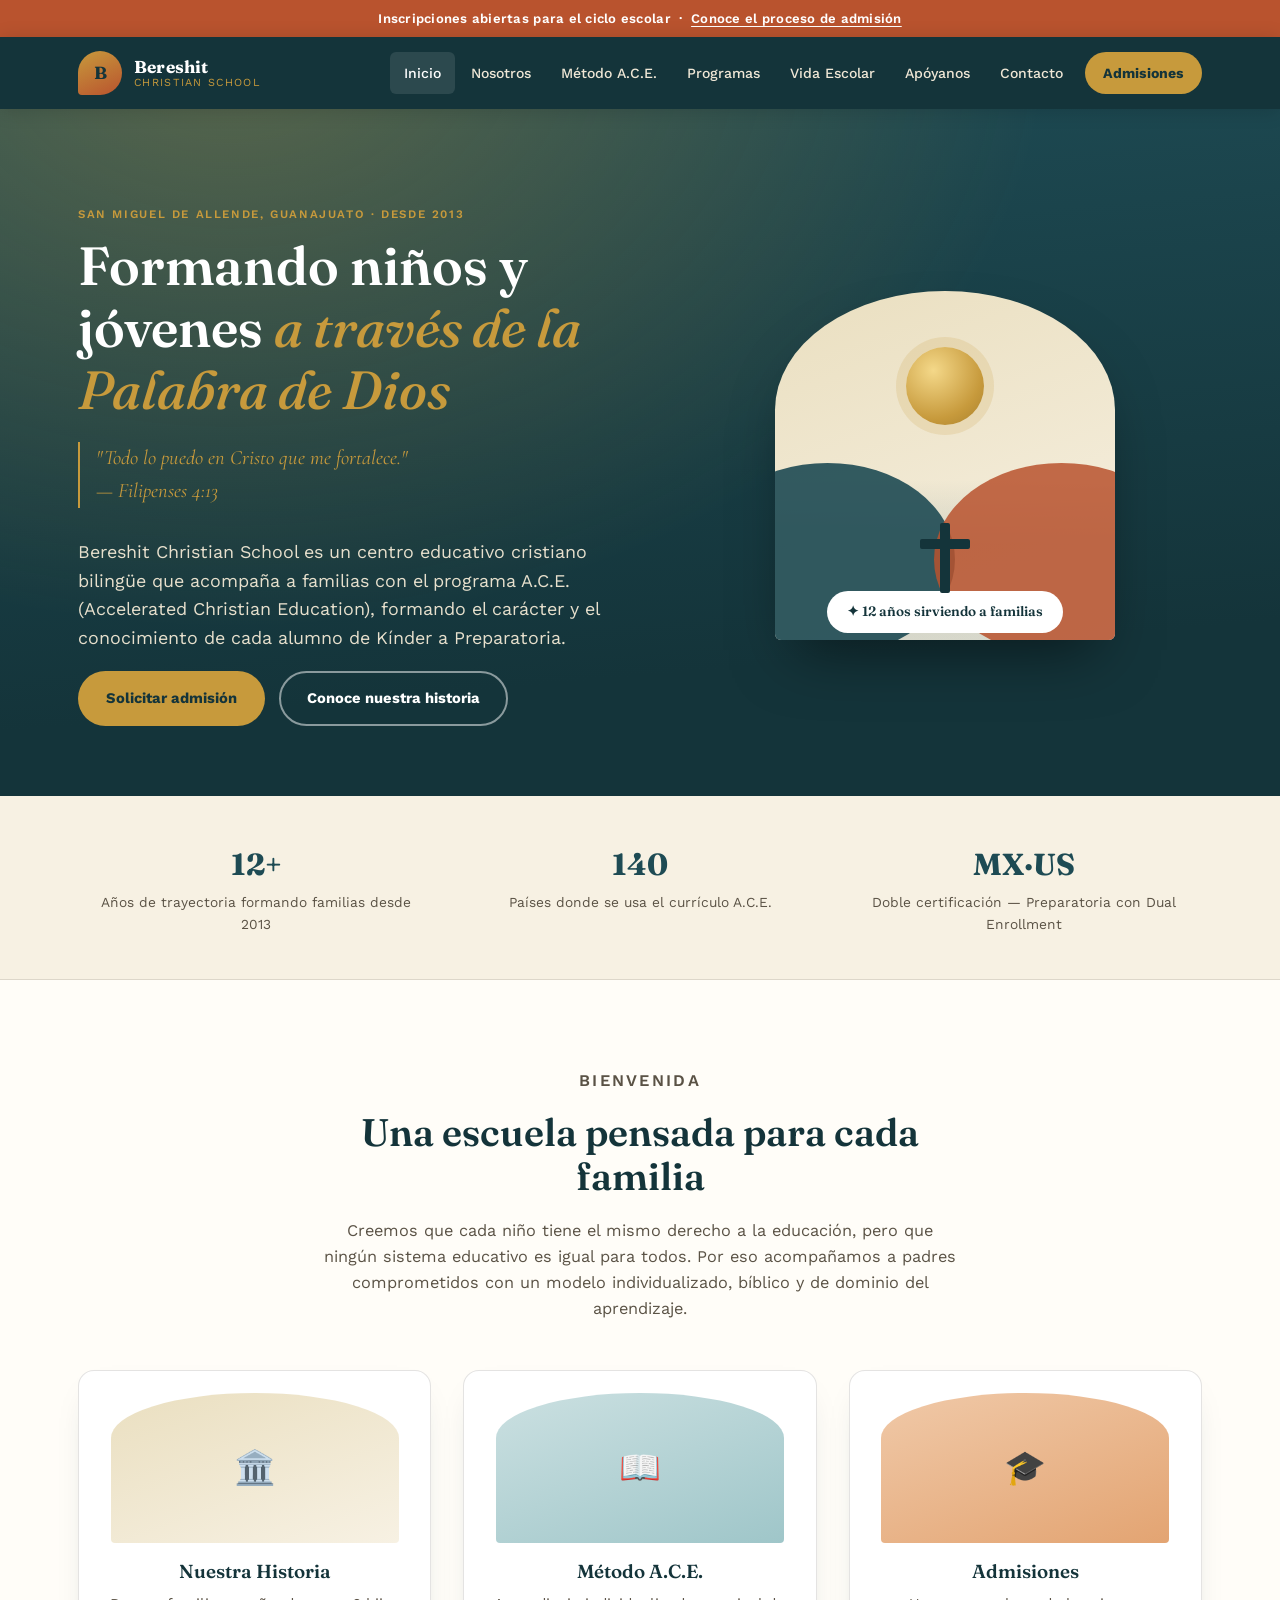
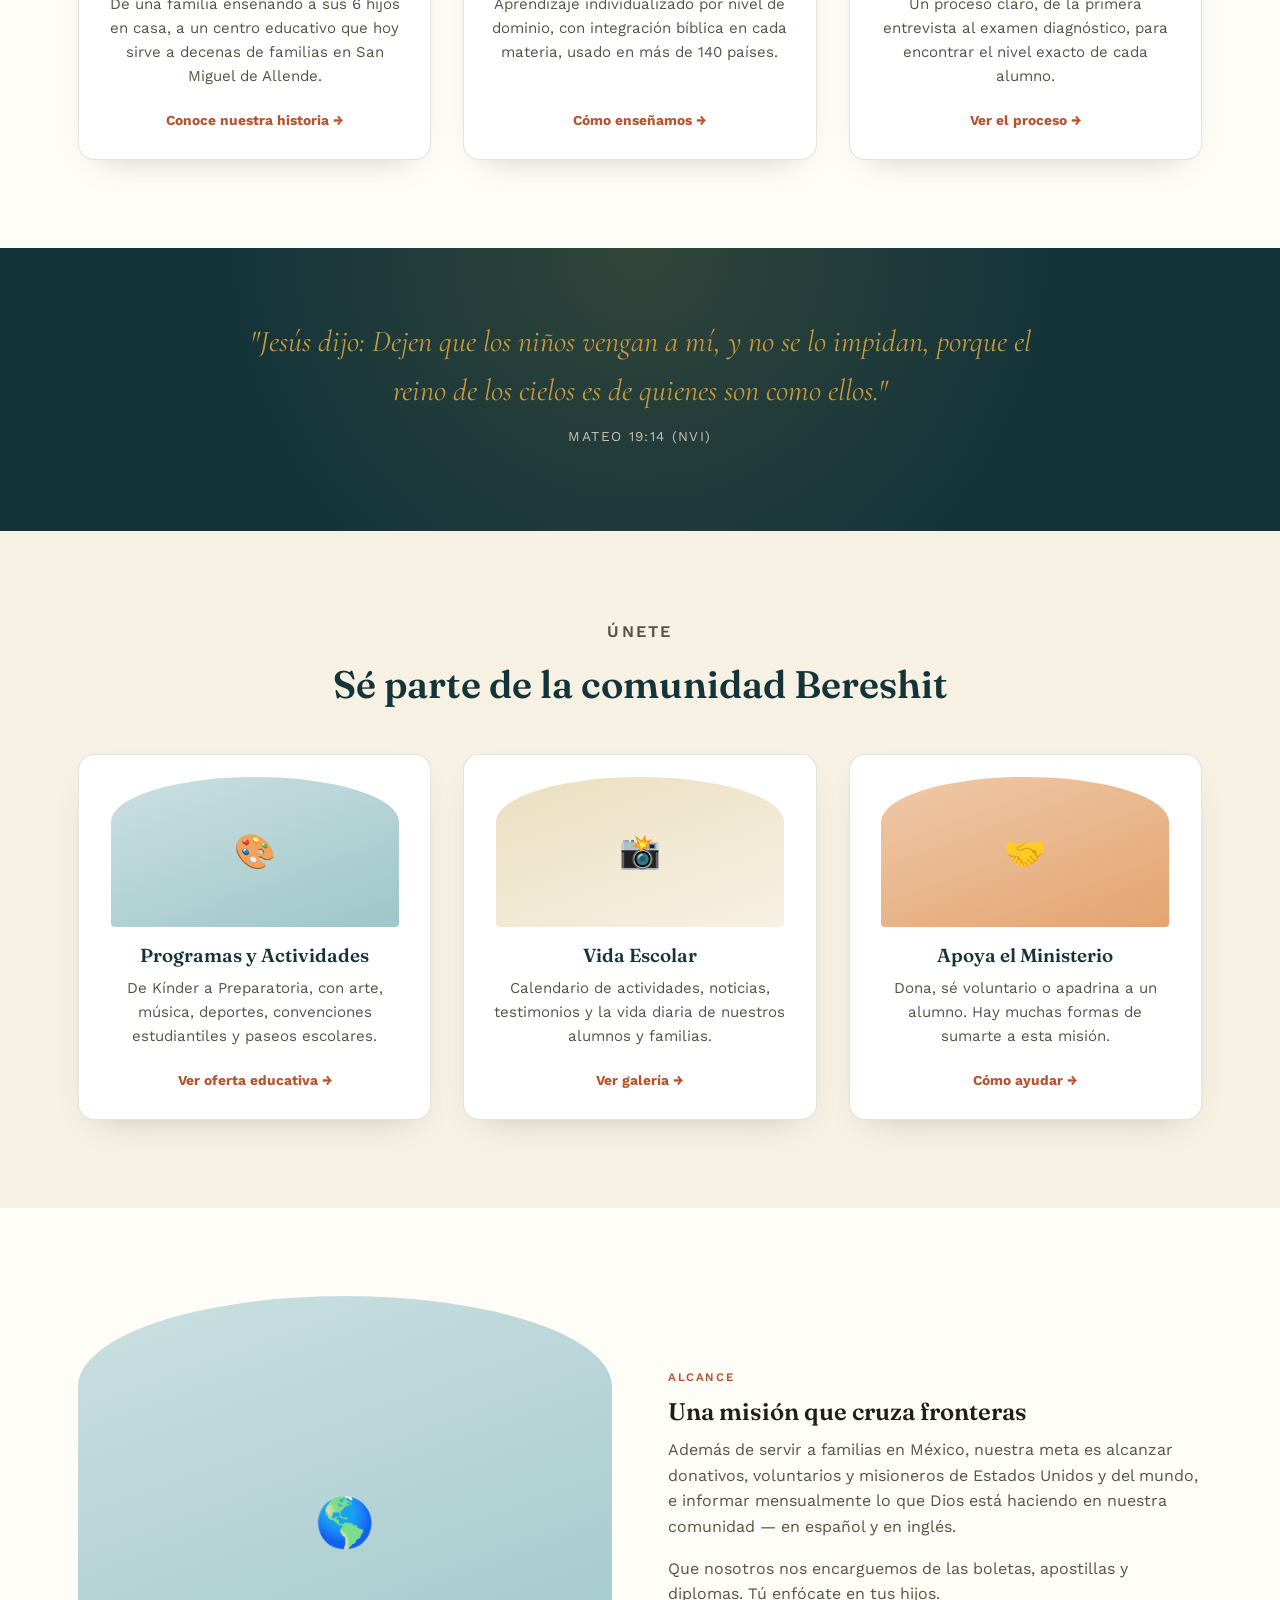
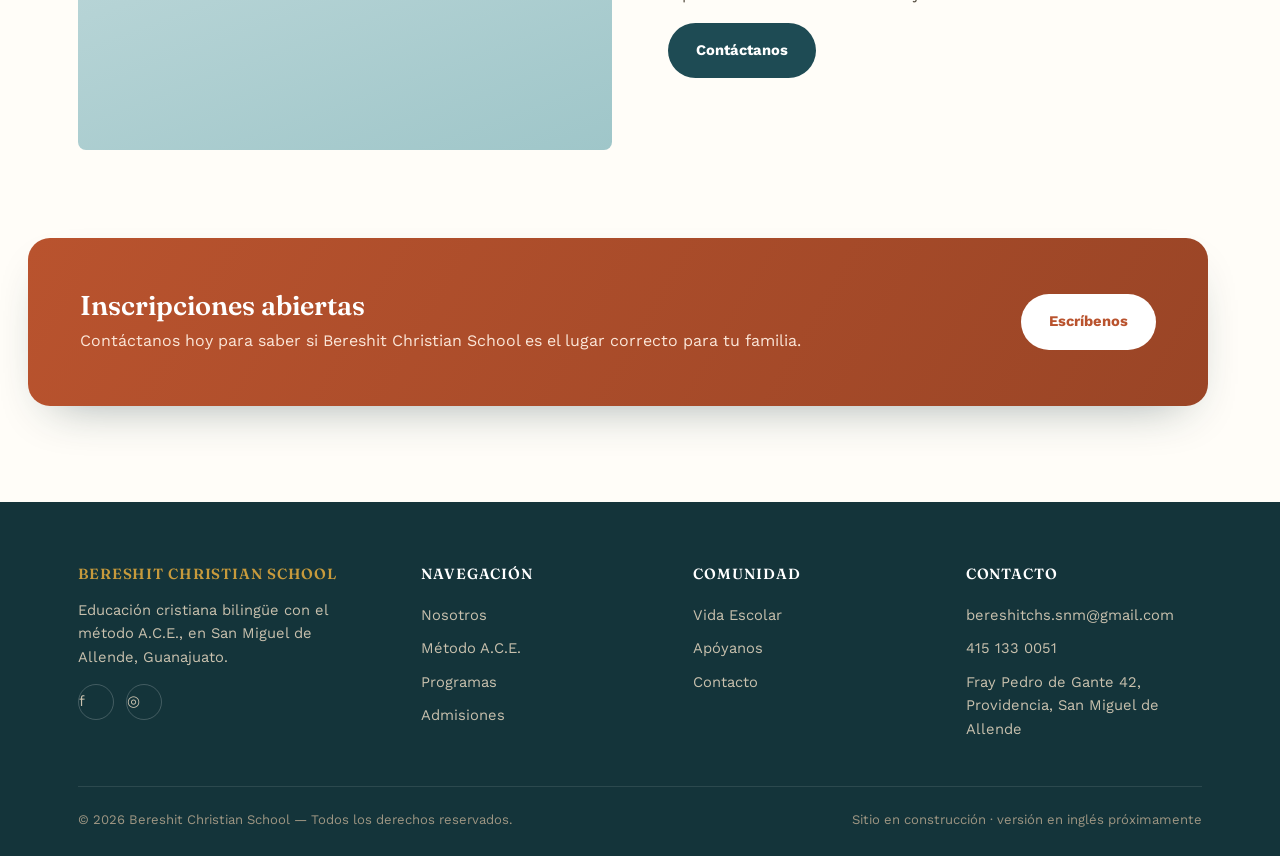
==== index.html @ 4263f1ac "Add files via upload" ====
<!DOCTYPE html>
<html lang="es">
<head>
<meta charset="UTF-8">
<meta name="viewport" content="width=device-width, initial-scale=1.0">
<title>Bereshit Christian School — Educación cristiana en San Miguel de Allende</title>
<meta name="description" content="Bereshit Christian School: escuela cristiana bilingüe con el método A.C.E. en San Miguel de Allende, Guanajuato. Kínder a Preparatoria, doble certificación México/EE.UU.">
<link rel="stylesheet" href="styles.css">
</head>
<body>

<div class="announce">Inscripciones abiertas para el ciclo escolar &nbsp;·&nbsp; <a href="admisiones.html">Conoce el proceso de admisión</a></div>

<header class="site">
  <div class="nav-row">
    <a href="index.html" class="brand">
      <span class="brand-mark">B</span>
      <span class="brand-text"><strong>Bereshit</strong><span>Christian School</span></span>
    </a>
    <button class="nav-toggle" aria-label="Abrir menú" onclick="document.querySelector('nav.primary').classList.toggle('open')">☰</button>
    <nav class="primary">
      <a href="index.html" aria-current="page">Inicio</a>
      <a href="sobre-nosotros.html">Nosotros</a>
      <a href="metodo-educativo.html">Método A.C.E.</a>
      <a href="oferta-educativa.html">Programas</a>
      <a href="vida-escolar.html">Vida Escolar</a>
      <a href="apoya-ministerio.html">Apóyanos</a>
      <a href="contacto.html">Contacto</a>
      <a href="admisiones.html" class="nav-cta">Admisiones</a>
    </nav>
  </div>
</header>

<section class="hero">
  <div class="hero-grid">
    <div>
      <p class="eyebrow on-dark">San Miguel de Allende, Guanajuato · Desde 2013</p>
      <h1>Formando niños y jóvenes <em>a través de la Palabra de Dios</em></h1>
      <p class="hero-verse">"Todo lo puedo en Cristo que me fortalece."<br>— Filipenses 4:13</p>
      <p class="lead">Bereshit Christian School es un centro educativo cristiano bilingüe que acompaña a familias con el programa A.C.E. (Accelerated Christian Education), formando el carácter y el conocimiento de cada alumno de Kínder a Preparatoria.</p>
      <div class="hero-actions">
        <a href="admisiones.html" class="btn btn-gold">Solicitar admisión</a>
        <a href="sobre-nosotros.html" class="btn btn-outline">Conoce nuestra historia</a>
      </div>
    </div>
    <div class="hero-art">
      <div class="arch-shape">
        <div class="sun"></div>
        <div class="hills"></div>
        <div class="cross"></div>
      </div>
      <div class="hero-badge">✦ 12 años sirviendo a familias</div>
    </div>
  </div>
</section>

<div class="trust">
  <div class="wrap trust-grid">
    <div class="trust-item">
      <div class="num">12+</div>
      <div class="lab">Años de trayectoria formando familias desde 2013</div>
    </div>
    <div class="trust-item">
      <div class="num">140</div>
      <div class="lab">Países donde se usa el currículo A.C.E.</div>
    </div>
    <div class="trust-item">
      <div class="num">MX·US</div>
      <div class="lab">Doble certificación — Preparatoria con Dual Enrollment</div>
    </div>
  </div>
</div>

<section>
  <div class="wrap">
    <div class="section-head">
      <p class="eyebrow">Bienvenida</p>
      <h2>Una escuela pensada para cada familia</h2>
      <p>Creemos que cada niño tiene el mismo derecho a la educación, pero que ningún sistema educativo es igual para todos. Por eso acompañamos a padres comprometidos con un modelo individualizado, bíblico y de dominio del aprendizaje.</p>
    </div>
    <div class="card-grid">
      <div class="card">
        <div class="card-art art-1">🏛️</div>
        <div class="card-body">
          <h3>Nuestra Historia</h3>
          <p>De una familia enseñando a sus 6 hijos en casa, a un centro educativo que hoy sirve a decenas de familias en San Miguel de Allende.</p>
          <a href="sobre-nosotros.html" class="card-link">Conoce nuestra historia</a>
        </div>
      </div>
      <div class="card">
        <div class="card-art art-2">📖</div>
        <div class="card-body">
          <h3>Método A.C.E.</h3>
          <p>Aprendizaje individualizado por nivel de dominio, con integración bíblica en cada materia, usado en más de 140 países.</p>
          <a href="metodo-educativo.html" class="card-link">Cómo enseñamos</a>
        </div>
      </div>
      <div class="card">
        <div class="card-art art-3">🎓</div>
        <div class="card-body">
          <h3>Admisiones</h3>
          <p>Un proceso claro, de la primera entrevista al examen diagnóstico, para encontrar el nivel exacto de cada alumno.</p>
          <a href="admisiones.html" class="card-link">Ver el proceso</a>
        </div>
      </div>
    </div>
  </div>
</section>

<div class="verse-band">
  <div class="wrap">
    <p class="verse">"Jesús dijo: Dejen que los niños vengan a mí, y no se lo impidan, porque el reino de los cielos es de quienes son como ellos."</p>
    <p class="ref">Mateo 19:14 (NVI)</p>
  </div>
</div>

<section style="background:var(--paper);">
  <div class="wrap">
    <div class="section-head">
      <p class="eyebrow">Únete</p>
      <h2>Sé parte de la comunidad Bereshit</h2>
    </div>
    <div class="card-grid">
      <div class="card">
        <div class="card-art art-2">🎨</div>
        <div class="card-body">
          <h3>Programas y Actividades</h3>
          <p>De Kínder a Preparatoria, con arte, música, deportes, convenciones estudiantiles y paseos escolares.</p>
          <a href="oferta-educativa.html" class="card-link">Ver oferta educativa</a>
        </div>
      </div>
      <div class="card">
        <div class="card-art art-1">📸</div>
        <div class="card-body">
          <h3>Vida Escolar</h3>
          <p>Calendario de actividades, noticias, testimonios y la vida diaria de nuestros alumnos y familias.</p>
          <a href="vida-escolar.html" class="card-link">Ver galería</a>
        </div>
      </div>
      <div class="card">
        <div class="card-art art-3">🤝</div>
        <div class="card-body">
          <h3>Apoya el Ministerio</h3>
          <p>Dona, sé voluntario o apadrina a un alumno. Hay muchas formas de sumarte a esta misión.</p>
          <a href="apoya-ministerio.html" class="card-link">Cómo ayudar</a>
        </div>
      </div>
    </div>
  </div>
</section>

<section>
  <div class="wrap">
    <div class="split">
      <div class="art art-2">🌎</div>
      <div>
        <p class="eyebrow">Alcance</p>
        <h2>Una misión que cruza fronteras</h2>
        <p style="color:#5A5245">Además de servir a familias en México, nuestra meta es alcanzar donativos, voluntarios y misioneros de Estados Unidos y del mundo, e informar mensualmente lo que Dios está haciendo en nuestra comunidad — en español y en inglés.</p>
        <p style="color:#5A5245">Que nosotros nos encarguemos de las boletas, apostillas y diplomas. Tú enfócate en tus hijos.</p>
        <a href="contacto.html" class="btn btn-teal">Contáctanos</a>
      </div>
    </div>
  </div>
</section>

<div class="cta-band wrap" style="max-width:1180px;">
  <div>
    <h2>Inscripciones abiertas</h2>
    <p>Contáctanos hoy para saber si Bereshit Christian School es el lugar correcto para tu familia.</p>
  </div>
  <a href="contacto.html" class="btn" style="background:#fff;color:var(--terracotta);">Escríbenos</a>
</div>

<footer class="site">
  <div class="wrap">
    <div class="footer-grid">
      <div>
        <h4 style="color:var(--gold)">Bereshit Christian School</h4>
        <p style="color:#C9C1AE;font-size:.92rem;max-width:32ch;">Educación cristiana bilingüe con el método A.C.E., en San Miguel de Allende, Guanajuato.</p>
        <div class="social-row" style="margin-top:14px;">
          <a href="https://www.facebook.com/Bereshit.Christian.School/" aria-label="Facebook">f</a>
          <a href="https://instagram.com/bereshit.christian.school" aria-label="Instagram">◎</a>
        </div>
      </div>
      <div>
        <h4>Navegación</h4>
        <a href="sobre-nosotros.html">Nosotros</a>
        <a href="metodo-educativo.html">Método A.C.E.</a>
        <a href="oferta-educativa.html">Programas</a>
        <a href="admisiones.html">Admisiones</a>
      </div>
      <div>
        <h4>Comunidad</h4>
        <a href="vida-escolar.html">Vida Escolar</a>
        <a href="apoya-ministerio.html">Apóyanos</a>
        <a href="contacto.html">Contacto</a>
      </div>
      <div>
        <h4>Contacto</h4>
        <a href="mailto:bereshitchs.snm@gmail.com">bereshitchs.snm@gmail.com</a>
        <a href="tel:4151330051">415 133 0051</a>
        <a href="#">Fray Pedro de Gante 42, Providencia, San Miguel de Allende</a>
      </div>
    </div>
    <div class="foot-bottom">
      <span>© 2026 Bereshit Christian School — Todos los derechos reservados.</span>
      <span>Sitio en construcción · versión en inglés próximamente</span>
    </div>
  </div>
</footer>

</body>
</html>
---- styles.css ----
@import url('https://fonts.googleapis.com/css2?family=Fraunces:ital,opsz,wght@0,9..144,400;0,9..144,500;0,9..144,600;0,9..144,700;1,9..144,500&family=Work+Sans:wght@400;500;600;700&family=Cormorant+Garamond:ital,wght@0,500;1,500;1,600&display=swap');

:root{
  /* ---- Colonial San Miguel de Allende palette ---- */
  --ink:        #221D17;   /* warm charcoal, primary text */
  --paper:      #F7F1E3;   /* cantera parchment, panel bg */
  --paper-2:    #FFFDF8;   /* near-white card surface */
  --talavera:   #1E4B54;   /* deep glazed-tile teal, primary brand */
  --talavera-d: #14343A;   /* darker teal, header/footer */
  --talavera-l: #2E6B75;   /* lighter teal, hovers */
  --gold:       #C79A3C;   /* cantera gold leaf, accent/CTA */
  --gold-d:     #A87F2C;
  --terracotta: #B9532E;   /* roof-tile red, sparing accent */
  --line:       rgba(34,29,23,0.12);
  --shadow:     0 20px 50px -25px rgba(20,52,58,0.45);

  --display: 'Fraunces', serif;
  --body: 'Work Sans', sans-serif;
  --script: 'Cormorant Garamond', serif;

  --maxw: 1180px;
}

*{ box-sizing:border-box; }
html{ scroll-behavior:smooth; }
body{
  margin:0;
  font-family:var(--body);
  color:var(--ink);
  background:var(--paper-2);
  line-height:1.6;
  -webkit-font-smoothing:antialiased;
}
img{ max-width:100%; display:block; }
a{ color:inherit; text-decoration:none; }
h1,h2,h3,h4{ font-family:var(--display); font-weight:600; margin:0 0 .5em; line-height:1.15; }
p{ margin:0 0 1em; }
.wrap{ max-width:var(--maxw); margin:0 auto; padding:0 28px; }
:focus-visible{ outline:3px solid var(--gold); outline-offset:3px; }
@media (prefers-reduced-motion: reduce){ *{ animation:none !important; transition:none !important; scroll-behavior:auto !important; } }

/* ---------- eyebrow / labels ---------- */
.eyebrow{
  font-family:var(--body); font-weight:600; letter-spacing:.14em; text-transform:uppercase;
  font-size:.72rem; color:var(--terracotta);
}
.eyebrow.on-dark{ color:var(--gold); }

/* ---------- tile rule divider (talavera motif) ---------- */
.tile-rule{
  height:10px;
  background-image: repeating-linear-gradient(45deg, var(--gold) 0 6px, transparent 6px 12px);
  opacity:.55;
}
.tile-rule.teal{ background-image: repeating-linear-gradient(45deg, var(--talavera) 0 6px, transparent 6px 12px); }

/* ================= HEADER ================= */
.announce{
  background:var(--terracotta); color:#fff; text-align:center;
  font-size:.82rem; font-weight:600; letter-spacing:.02em;
  padding:8px 16px;
}
.announce a{ text-decoration:underline; text-underline-offset:3px; }

header.site{
  background:var(--talavera-d);
  position:sticky; top:0; z-index:50;
  box-shadow:0 2px 18px rgba(0,0,0,.15);
}
.nav-row{
  display:flex; align-items:center; justify-content:space-between;
  padding:14px 28px; max-width:var(--maxw); margin:0 auto; gap:24px;
}
.brand{ display:flex; align-items:center; gap:12px; color:#fff; }
.brand-mark{
  width:44px; height:44px; border-radius:50% 50% 50% 4px;
  background:linear-gradient(155deg, var(--gold), var(--terracotta));
  display:flex; align-items:center; justify-content:center;
  font-family:var(--display); font-weight:700; color:var(--talavera-d); font-size:1.1rem;
  flex:none;
}
.brand-text{ display:flex; flex-direction:column; line-height:1.15; }
.brand-text strong{ font-family:var(--display); font-size:1.08rem; letter-spacing:.01em; }
.brand-text span{ font-size:.68rem; letter-spacing:.12em; text-transform:uppercase; color:var(--gold); }

nav.primary{ display:flex; align-items:center; gap:2px; }
nav.primary a{
  color:#EFE7D6; font-size:.88rem; font-weight:500; padding:10px 14px; border-radius:6px;
  transition:background .15s, color .15s;
}
nav.primary a:hover, nav.primary a[aria-current="page"]{ background:rgba(255,255,255,.1); color:#fff; }
.nav-cta{
  background:var(--gold); color:var(--talavera-d) !important; font-weight:700 !important;
  padding:10px 18px !important; border-radius:999px !important; margin-left:6px;
}
.nav-cta:hover{ background:#D8AE55 !important; }

.nav-toggle{ display:none; }
@media (max-width: 980px){
  nav.primary{ display:none; position:absolute; top:100%; left:0; right:0; background:var(--talavera-d);
    flex-direction:column; align-items:stretch; padding:8px 20px 18px; gap:4px; box-shadow:0 12px 20px rgba(0,0,0,.2); }
  nav.primary.open{ display:flex; }
  nav.primary a{ padding:12px 10px; }
  .nav-cta{ text-align:center; margin:8px 0 0; }
  .nav-toggle{
    display:inline-flex; align-items:center; justify-content:center;
    width:42px; height:42px; border-radius:8px; border:1px solid rgba(255,255,255,.25);
    background:transparent; color:#fff; font-size:1.3rem; cursor:pointer;
  }
}

/* ================= HERO ================= */
.hero{
  position:relative; overflow:hidden;
  background:
    radial-gradient(ellipse at 18% -10%, rgba(199,154,60,.35), transparent 55%),
    linear-gradient(175deg, var(--talavera) 0%, var(--talavera-d) 78%);
  color:#fff; padding:96px 0 0;
}
.hero-grid{
  display:grid; grid-template-columns:1.05fr .95fr; gap:40px; align-items:center;
  max-width:var(--maxw); margin:0 auto; padding:0 28px 70px;
}
.hero h1{ font-size:clamp(2.3rem, 4.2vw, 3.6rem); color:#fff; margin-bottom:.4em; }
.hero h1 em{ font-style:italic; color:var(--gold); font-weight:500; }
.hero p.lead{ font-size:1.12rem; color:#E7E0CD; max-width:52ch; }
.hero-verse{
  font-family:var(--script); font-style:italic; font-size:1.28rem; color:var(--gold);
  border-left:2px solid var(--gold); padding-left:16px; margin:22px 0 30px;
}
.hero-actions{ display:flex; gap:14px; flex-wrap:wrap; }
.btn{
  display:inline-flex; align-items:center; gap:8px; font-weight:700; font-size:.92rem;
  padding:14px 26px; border-radius:999px; border:2px solid transparent; cursor:pointer;
  transition:transform .15s, background .15s, border-color .15s, color .15s;
}
.btn:hover{ transform:translateY(-2px); }
.btn-gold{ background:var(--gold); color:var(--talavera-d); }
.btn-gold:hover{ background:#D8AE55; }
.btn-outline{ border-color:rgba(255,255,255,.5); color:#fff; }
.btn-outline:hover{ border-color:#fff; background:rgba(255,255,255,.08); }
.btn-teal{ background:var(--talavera); color:#fff; }
.btn-teal:hover{ background:var(--talavera-l); }

/* Hero arch illustration */
.hero-art{ position:relative; height:380px; }
.arch-shape{
  position:absolute; inset:0; margin:auto; width:78%; max-width:340px; height:92%;
  background:linear-gradient(160deg, #EADFC0, var(--paper));
  border-radius:50% 50% 6px 6px / 34% 34% 6px 6px;
  box-shadow:0 30px 60px -20px rgba(0,0,0,.5);
  display:flex; align-items:flex-end; justify-content:center; overflow:hidden;
}
.arch-shape .sun{
  position:absolute; top:16%; left:50%; transform:translateX(-50%);
  width:78px; height:78px; border-radius:50%;
  background:radial-gradient(circle at 35% 30%, #F4D889, var(--gold) 65%, var(--gold-d));
  box-shadow:0 0 0 10px rgba(199,154,60,.18);
}
.arch-shape .hills{
  position:absolute; left:0; right:0; bottom:0; height:46%;
  background:linear-gradient(180deg, transparent, rgba(30,75,84,.14) 40%);
}
.arch-shape .hills::before, .arch-shape .hills::after{
  content:""; position:absolute; bottom:-10%; width:75%; height:120%; border-radius:50%;
  background:var(--talavera);
}
.arch-shape .hills::before{ left:-22%; opacity:.9; }
.arch-shape .hills::after{ right:-22%; background:var(--terracotta); opacity:.85; }
.arch-shape .cross{
  position:relative; z-index:2; margin-bottom:14%; width:10px; height:70px; background:var(--talavera-d);
  border-radius:2px;
}
.arch-shape .cross::before{
  content:""; position:absolute; top:16px; left:-20px; width:50px; height:10px; background:var(--talavera-d);
  border-radius:2px;
}
.hero-badge{
  position:absolute; bottom:6%; left:50%; transform:translateX(-50%);
  background:#fff; color:var(--talavera-d); font-family:var(--display); font-weight:600;
  font-size:.85rem; padding:10px 20px; border-radius:999px; box-shadow:var(--shadow);
  white-space:nowrap;
}

/* ================= TRUST BAND ================= */
.trust{ background:var(--paper); padding:44px 0; border-bottom:1px solid var(--line); }
.trust-grid{ display:grid; grid-template-columns:repeat(3, 1fr); gap:28px; }
.trust-item{ text-align:center; padding:0 12px; }
.trust-item .num{ font-family:var(--display); font-size:1.9rem; color:var(--talavera); font-weight:700; }
.trust-item .lab{ font-size:.86rem; color:#5A5245; margin-top:2px; }
@media (max-width:760px){ .trust-grid{ grid-template-columns:1fr; gap:26px; } }

/* ================= SECTION SCAFFOLDING ================= */
section{ padding:88px 0; }
.section-head{ max-width:640px; margin:0 auto 48px; text-align:center; }
.section-head h2{ font-size:clamp(1.8rem,3vw,2.5rem); color:var(--talavera-d); }
.section-head p{ color:#5A5245; font-size:1.02rem; }

/* card grid with arch image top */
.card-grid{ display:grid; grid-template-columns:repeat(3,1fr); gap:32px; }
@media (max-width:900px){ .card-grid{ grid-template-columns:1fr; max-width:440px; margin:0 auto; } }
.card{
  background:#fff; border-radius:16px; overflow:hidden; box-shadow:0 14px 34px -22px rgba(20,52,58,.35);
  border:1px solid var(--line); display:flex; flex-direction:column;
  transition:transform .18s, box-shadow .18s;
}
.card:hover{ transform:translateY(-6px); box-shadow:0 22px 40px -20px rgba(20,52,58,.4); }
.card-art{
  height:150px; margin:22px auto 0; width:82%;
  border-radius:50% 50% 4px 4px / 30% 30% 4px 4px;
  display:flex; align-items:center; justify-content:center; font-size:2.1rem;
}
.card-body{ padding:18px 26px 28px; text-align:center; flex:1; display:flex; flex-direction:column; }
.card-body h3{ font-size:1.18rem; color:var(--talavera-d); }
.card-body p{ color:#5A5245; font-size:.94rem; flex:1; }
.card-link{ font-weight:700; font-size:.86rem; color:var(--terracotta); margin-top:6px; }
.card-link::after{ content:" →"; }

/* palette rotation for card art */
.art-1{ background:linear-gradient(160deg,#EADFC0,var(--paper)); }
.art-2{ background:linear-gradient(160deg,#CBE0E1,#9FC6C9); }
.art-3{ background:linear-gradient(160deg,#F0C9A8,#E3A472); }

/* ================= VERSE BAND ================= */
.verse-band{
  background:var(--talavera-d); color:#fff; text-align:center; padding:70px 0;
  background-image: radial-gradient(circle at 50% 0%, rgba(199,154,60,.16), transparent 60%);
}
.verse-band .verse{ font-family:var(--script); font-style:italic; font-size:clamp(1.4rem,2.6vw,1.9rem); color:var(--gold); max-width:800px; margin:0 auto 10px; }
.verse-band .ref{ font-size:.85rem; letter-spacing:.1em; text-transform:uppercase; color:#C9C1AE; }

/* ================= TWO COLUMN ================= */
.split{ display:grid; grid-template-columns:1fr 1fr; gap:56px; align-items:center; }
@media (max-width:860px){ .split{ grid-template-columns:1fr; } }
.split .art{
  border-radius:50% 50% 8px 8px / 20% 20% 8px 8px; aspect-ratio:4/3.4;
  display:flex; align-items:center; justify-content:center; font-size:3rem;
}

/* ================= LIST / STEP STYLES ================= */
.step-list{ counter-reset:step; display:grid; gap:22px; }
.step{ display:grid; grid-template-columns:auto 1fr; gap:18px; align-items:flex-start; }
.step-num{
  counter-increment:step; content:counter(step);
  width:40px; height:40px; border-radius:50%; background:var(--talavera); color:#fff;
  display:flex; align-items:center; justify-content:center; font-family:var(--display); font-weight:700;
  flex:none;
}
.step-num::before{ content:counter(step); }
.step h4{ margin-bottom:.2em; color:var(--talavera-d); }
.step p{ color:#5A5245; margin:0; font-size:.95rem; }

/* pill tag list */
.pill-list{ display:flex; flex-wrap:wrap; gap:10px; }
.pill{
  background:var(--paper); border:1px solid var(--line); color:var(--talavera-d);
  padding:9px 16px; border-radius:999px; font-size:.86rem; font-weight:600;
}

/* stat / info table */
.info-table{ display:grid; gap:0; border-top:1px solid var(--line); }
.info-row{ display:grid; grid-template-columns:180px 1fr; gap:18px; padding:16px 0; border-bottom:1px solid var(--line); }
.info-row dt{ font-weight:700; color:var(--talavera-d); font-family:var(--display); }
.info-row dd{ margin:0; color:#5A5245; }
@media (max-width:600px){ .info-row{ grid-template-columns:1fr; gap:4px; } }

/* ================= CTA BAND ================= */
.cta-band{
  background:linear-gradient(120deg, var(--terracotta), #9A4526);
  color:#fff; border-radius:22px; padding:52px; display:flex; align-items:center; justify-content:space-between;
  gap:24px; flex-wrap:wrap; margin:0 28px;
  box-shadow:var(--shadow);
}
.cta-band h2{ color:#fff; margin-bottom:.25em; font-size:1.7rem; }
.cta-band p{ color:#FBE6D8; margin:0; }

/* ================= FOOTER ================= */
footer.site{ background:var(--talavera-d); color:#D8D0BE; padding:64px 0 26px; margin-top:96px; }
.footer-grid{ display:grid; grid-template-columns:1.3fr 1fr 1fr 1fr; gap:36px; padding-bottom:40px; border-bottom:1px solid rgba(255,255,255,.1); }
@media (max-width:800px){ .footer-grid{ grid-template-columns:1fr 1fr; } }
footer.site h4{ color:#fff; font-size:.92rem; letter-spacing:.06em; text-transform:uppercase; margin-bottom:16px; }
footer.site a{ display:block; color:#C9C1AE; font-size:.92rem; padding:5px 0; }
footer.site a:hover{ color:var(--gold); }
.foot-bottom{ display:flex; justify-content:space-between; align-items:center; padding-top:22px; flex-wrap:wrap; gap:10px; font-size:.82rem; color:#9E9683; }
.social-row{ display:flex; gap:12px; }
.social-row a{ width:36px; height:36px; border-radius:50%; border:1px solid rgba(255,255,255,.2); display:flex; align-items:center; justify-content:center; padding:0; }
.social-row a:hover{ border-color:var(--gold); }

/* ================= PAGE HEADER (interior pages) ================= */
.page-hero{
  background:linear-gradient(175deg, var(--talavera) 0%, var(--talavera-d) 100%);
  color:#fff; padding:64px 0 56px; text-align:center;
}
.page-hero .eyebrow{ color:var(--gold); }
.page-hero h1{ color:#fff; font-size:clamp(2rem,3.6vw,2.9rem); }
.page-hero p{ color:#E7E0CD; max-width:60ch; margin:10px auto 0; }
.breadcrumb{ font-size:.82rem; color:#B9C6C4; margin-bottom:14px; }
.breadcrumb a{ text-decoration:underline; text-underline-offset:2px; }

.content-narrow{ max-width:780px; margin:0 auto; }
.content-narrow h2{ color:var(--talavera-d); font-size:1.6rem; margin-top:1.4em; }
.content-narrow h2:first-child{ margin-top:0; }
.content-narrow p{ color:#413A2E; }
.content-narrow ul{ color:#413A2E; padding-left:1.2em; }
.content-narrow li{ margin-bottom:.5em; }

.quote-block{
  border-left:3px solid var(--gold); background:var(--paper); padding:22px 26px; border-radius:0 12px 12px 0;
  font-family:var(--script); font-style:italic; font-size:1.2rem; color:var(--talavera-d); margin:28px 0;
}

.two-col-list{ display:grid; grid-template-columns:1fr 1fr; gap:12px 32px; }
@media (max-width:600px){ .two-col-list{ grid-template-columns:1fr; } }

.form-card{
  background:var(--paper); border:1px solid var(--line); border-radius:18px; padding:32px;
}
.form-row{ display:grid; gap:8px; margin-bottom:16px; }
.form-row label{ font-size:.85rem; font-weight:700; color:var(--talavera-d); }
.form-row input, .form-row select, .form-row textarea{
  border:1px solid var(--line); border-radius:8px; padding:12px 14px; font-family:var(--body); font-size:.95rem;
  background:#fff;
}
.form-row textarea{ resize:vertical; min-height:110px; }

.badge-row{ display:flex; gap:14px; flex-wrap:wrap; margin-top:18px; }
.badge-chip{
  display:flex; align-items:center; gap:8px; background:#fff; border:1px solid var(--line);
  padding:8px 14px; border-radius:999px; font-size:.82rem; font-weight:600; color:var(--talavera-d);
}
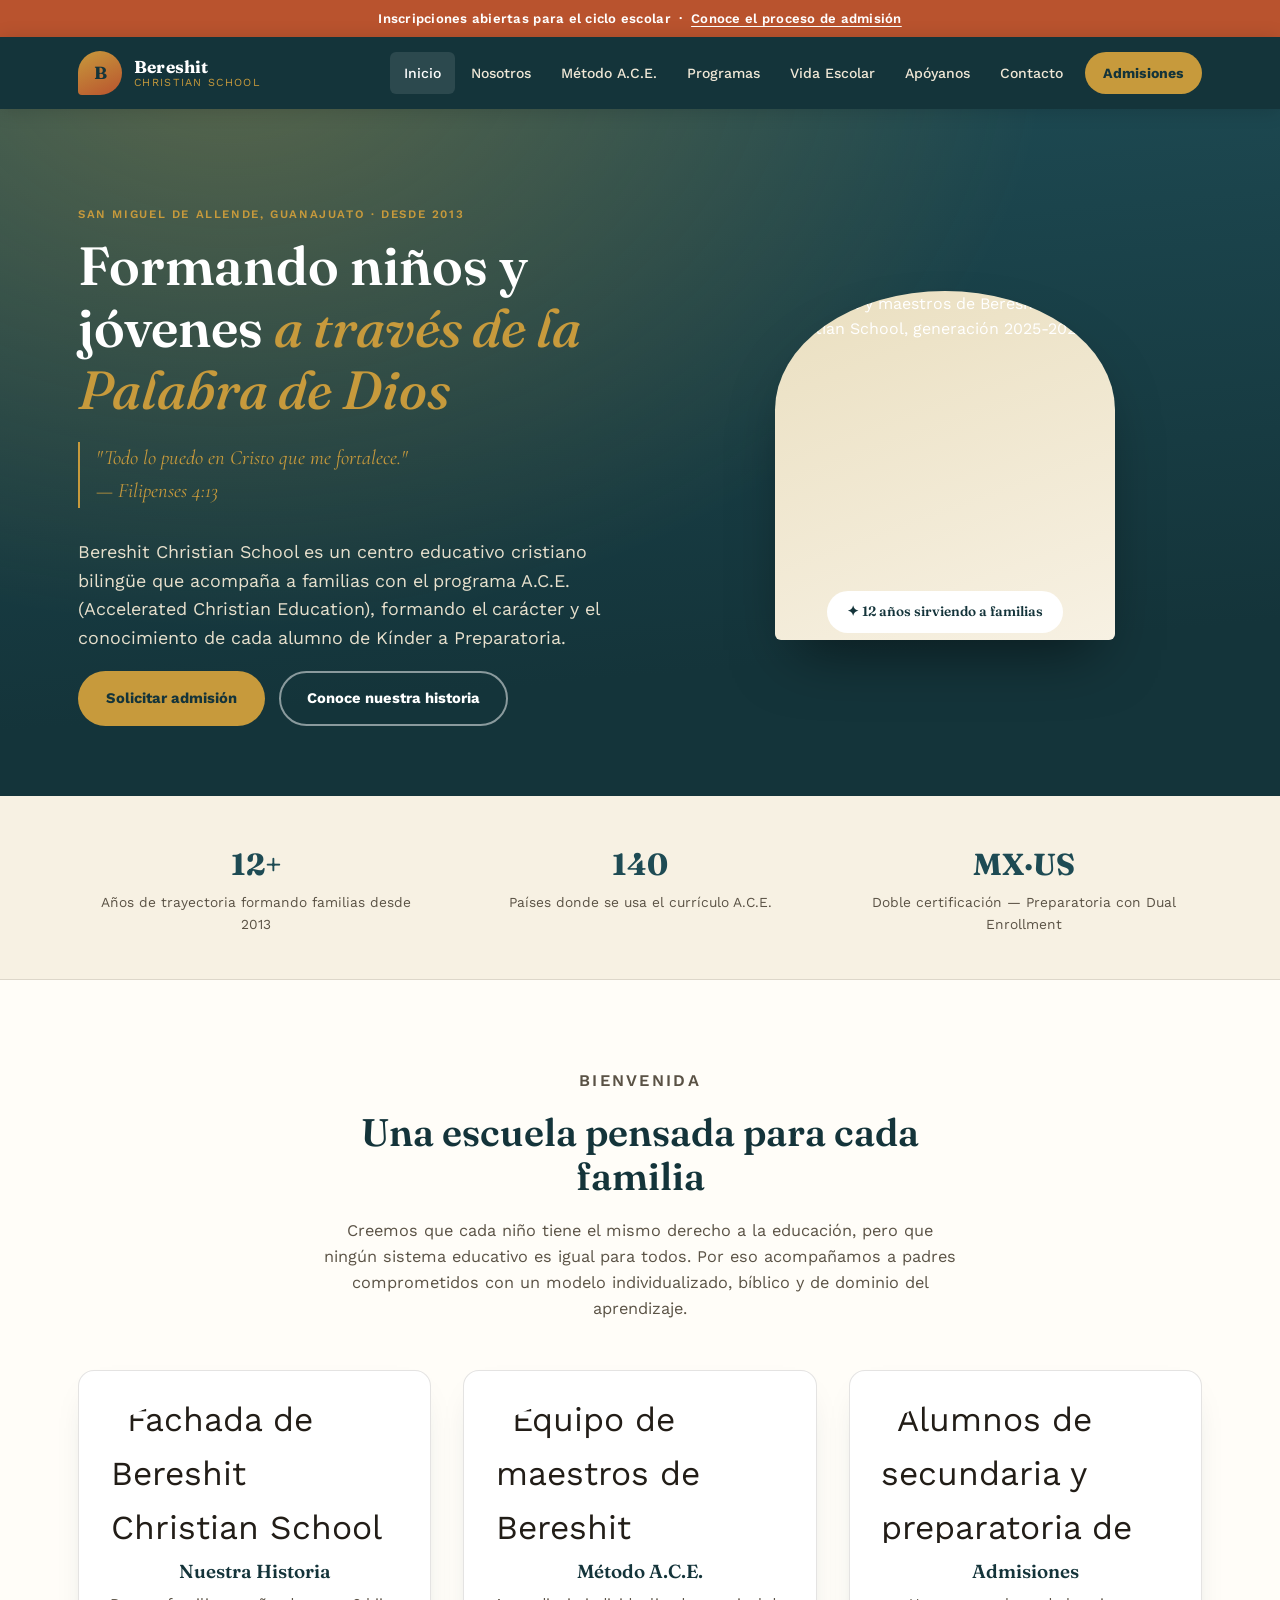
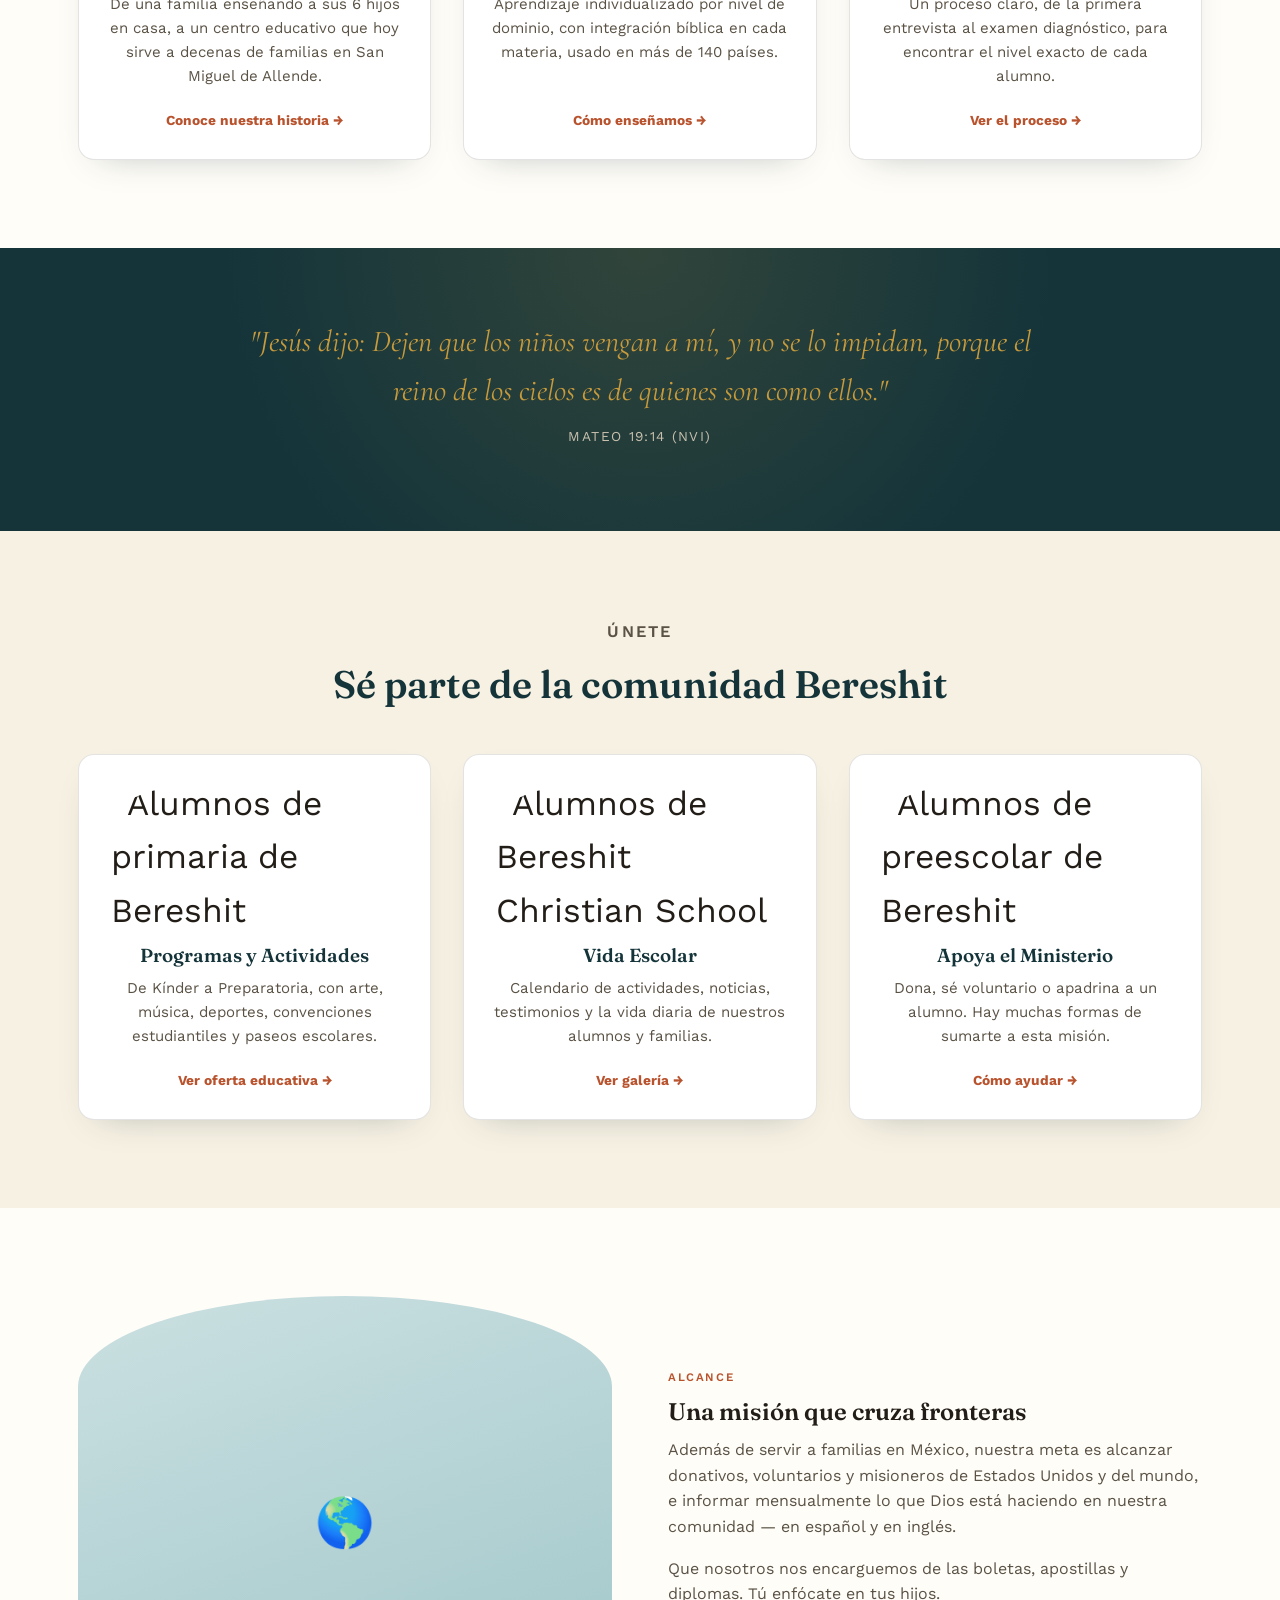
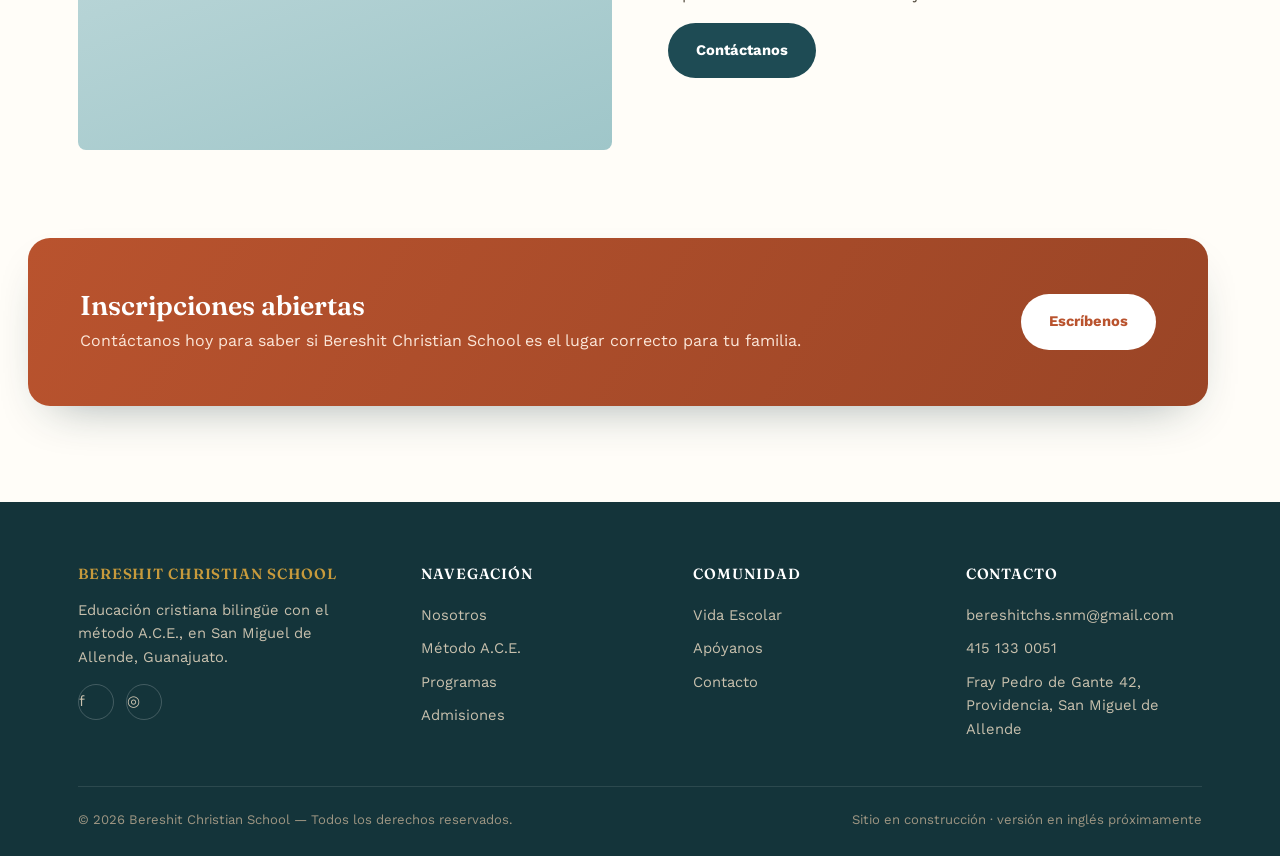
==== commit d0502dc7: "Add files via upload" ====
--- a/index.html
+++ b/index.html
@@ -45,9 +45,7 @@
     </div>
     <div class="hero-art">
       <div class="arch-shape">
-        <div class="sun"></div>
-        <div class="hills"></div>
-        <div class="cross"></div>
+        <img src="images/grupo-completo.jpeg" alt="Alumnos y maestros de Bereshit Christian School, generación 2025-2026">
       </div>
       <div class="hero-badge">✦ 12 años sirviendo a familias</div>
     </div>
@@ -80,7 +78,7 @@
     </div>
     <div class="card-grid">
       <div class="card">
-        <div class="card-art art-1">🏛️</div>
+        <div class="card-art"><img src="images/fachada-bcs.jpg" alt="Fachada de Bereshit Christian School"></div>
         <div class="card-body">
           <h3>Nuestra Historia</h3>
           <p>De una familia enseñando a sus 6 hijos en casa, a un centro educativo que hoy sirve a decenas de familias en San Miguel de Allende.</p>
@@ -88,7 +86,7 @@
         </div>
       </div>
       <div class="card">
-        <div class="card-art art-2">📖</div>
+        <div class="card-art"><img src="images/staff-bcs.jpeg" alt="Equipo de maestros de Bereshit Christian School"></div>
         <div class="card-body">
           <h3>Método A.C.E.</h3>
           <p>Aprendizaje individualizado por nivel de dominio, con integración bíblica en cada materia, usado en más de 140 países.</p>
@@ -96,7 +94,7 @@
         </div>
       </div>
       <div class="card">
-        <div class="card-art art-3">🎓</div>
+        <div class="card-art"><img src="images/grupo-secundaria.jpeg" alt="Alumnos de secundaria y preparatoria de Bereshit Christian School"></div>
         <div class="card-body">
           <h3>Admisiones</h3>
           <p>Un proceso claro, de la primera entrevista al examen diagnóstico, para encontrar el nivel exacto de cada alumno.</p>
@@ -122,7 +120,7 @@
     </div>
     <div class="card-grid">
       <div class="card">
-        <div class="card-art art-2">🎨</div>
+        <div class="card-art"><img src="images/grupo-primaria.jpeg" alt="Alumnos de primaria de Bereshit Christian School"></div>
         <div class="card-body">
           <h3>Programas y Actividades</h3>
           <p>De Kínder a Preparatoria, con arte, música, deportes, convenciones estudiantiles y paseos escolares.</p>
@@ -130,7 +128,7 @@
         </div>
       </div>
       <div class="card">
-        <div class="card-art art-1">📸</div>
+        <div class="card-art"><img src="images/grupo-ninos.jpeg" alt="Alumnos de Bereshit Christian School con sus maestras"></div>
         <div class="card-body">
           <h3>Vida Escolar</h3>
           <p>Calendario de actividades, noticias, testimonios y la vida diaria de nuestros alumnos y familias.</p>
@@ -138,7 +136,7 @@
         </div>
       </div>
       <div class="card">
-        <div class="card-art art-3">🤝</div>
+        <div class="card-art"><img src="images/grupo-preescolar.jpeg" alt="Alumnos de preescolar de Bereshit Christian School"></div>
         <div class="card-body">
           <h3>Apoya el Ministerio</h3>
           <p>Dona, sé voluntario o apadrina a un alumno. Hay muchas formas de sumarte a esta misión.</p>
--- a/styles.css
+++ b/styles.css
@@ -175,6 +175,12 @@
   content:""; position:absolute; top:16px; left:-20px; width:50px; height:10px; background:var(--talavera-d);
   border-radius:2px;
 }
+.arch-shape img{
+  width:100%; height:100%; object-fit:cover; border-radius:inherit; display:block;
+}
+.card-art img{
+  width:100%; height:100%; object-fit:cover; border-radius:inherit; display:block;
+}
 .hero-badge{
   position:absolute; bottom:6%; left:50%; transform:translateX(-50%);
   background:#fff; color:var(--talavera-d); font-family:var(--display); font-weight:600;
@@ -209,6 +215,7 @@
   height:150px; margin:22px auto 0; width:82%;
   border-radius:50% 50% 4px 4px / 30% 30% 4px 4px;
   display:flex; align-items:center; justify-content:center; font-size:2.1rem;
+  overflow:hidden;
 }
 .card-body{ padding:18px 26px 28px; text-align:center; flex:1; display:flex; flex-direction:column; }
 .card-body h3{ font-size:1.18rem; color:var(--talavera-d); }
@@ -236,6 +243,16 @@
   border-radius:50% 50% 8px 8px / 20% 20% 8px 8px; aspect-ratio:4/3.4;
   display:flex; align-items:center; justify-content:center; font-size:3rem;
 }
+
+/* ================= PHOTO GALLERY GRID ================= */
+.photo-grid{
+  display:grid; grid-template-columns:repeat(3,1fr); gap:16px;
+}
+.photo-grid img{
+  width:100%; height:230px; object-fit:cover; border-radius:12px;
+  box-shadow:0 10px 26px -16px rgba(20,52,58,.4);
+}
+@media (max-width:760px){ .photo-grid{ grid-template-columns:1fr 1fr; } .photo-grid img{ height:170px; } }
 
 /* ================= LIST / STEP STYLES ================= */
 .step-list{ counter-reset:step; display:grid; gap:22px; }
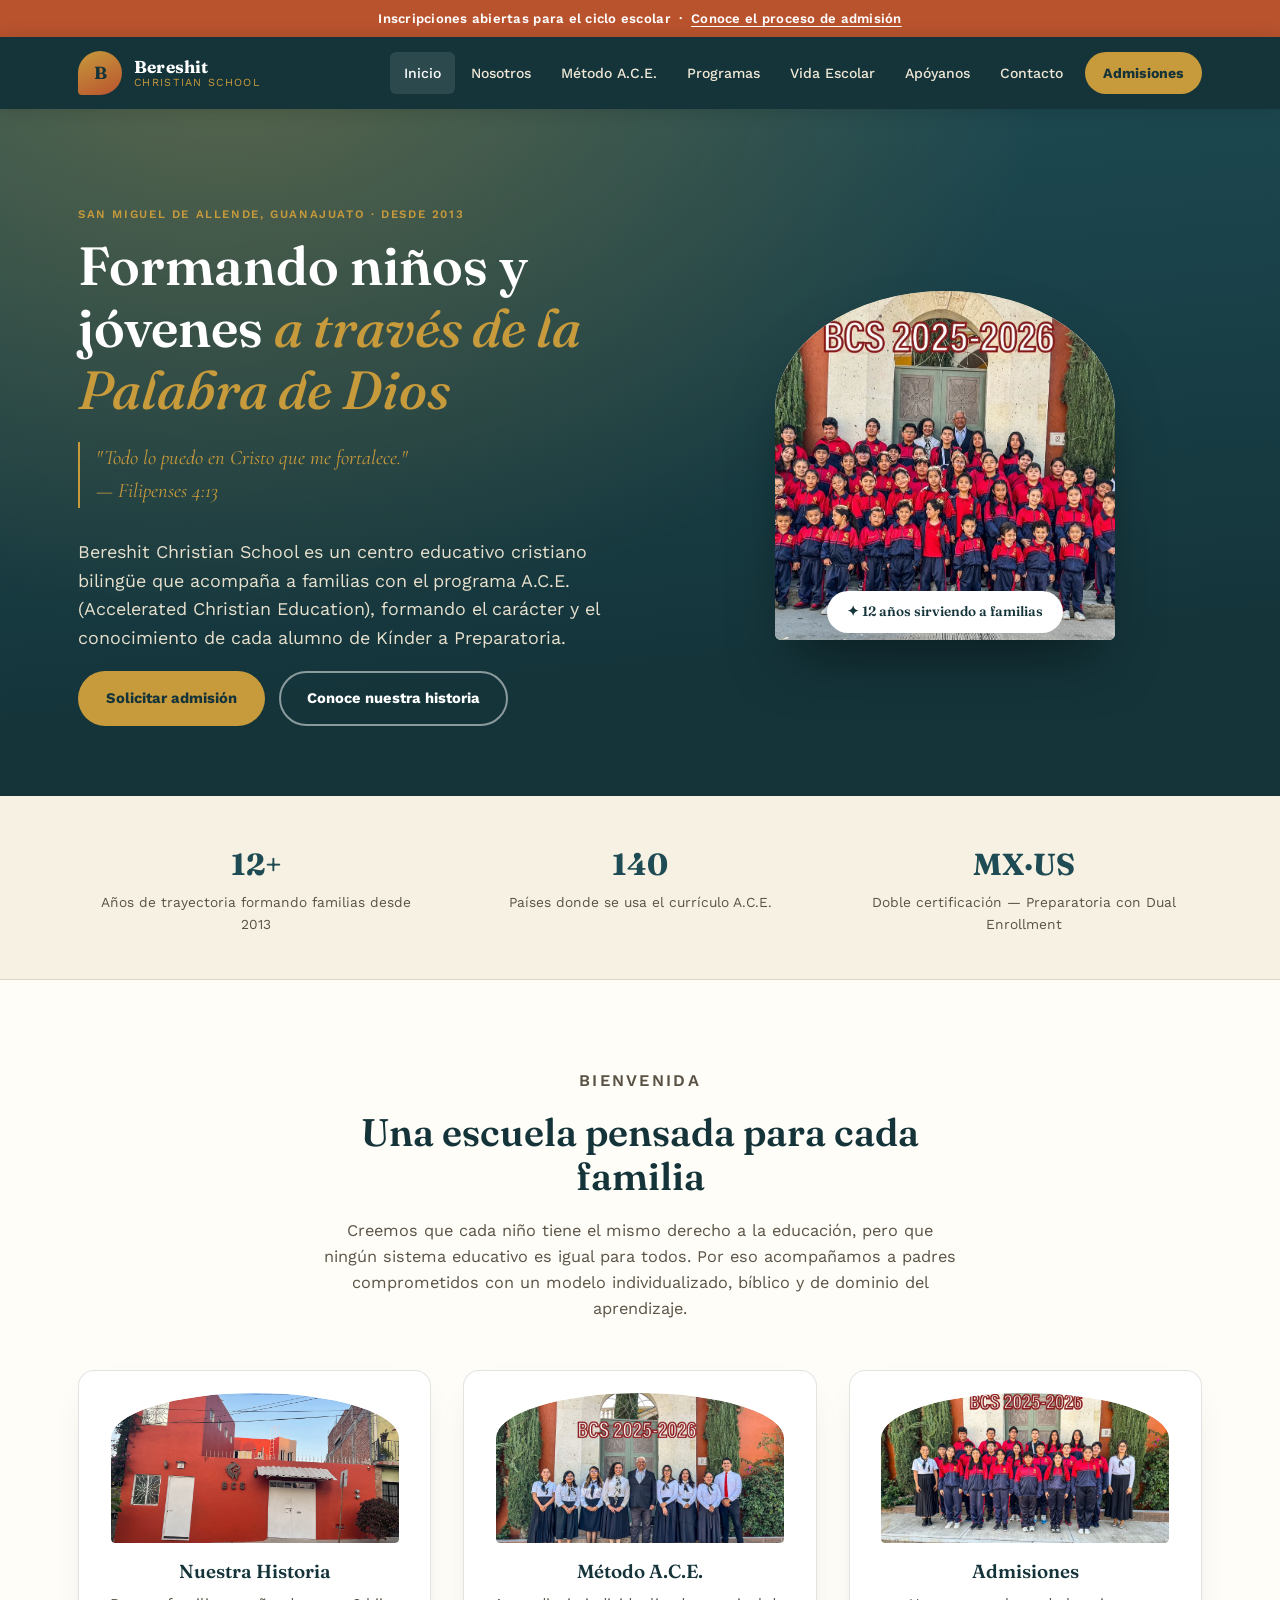
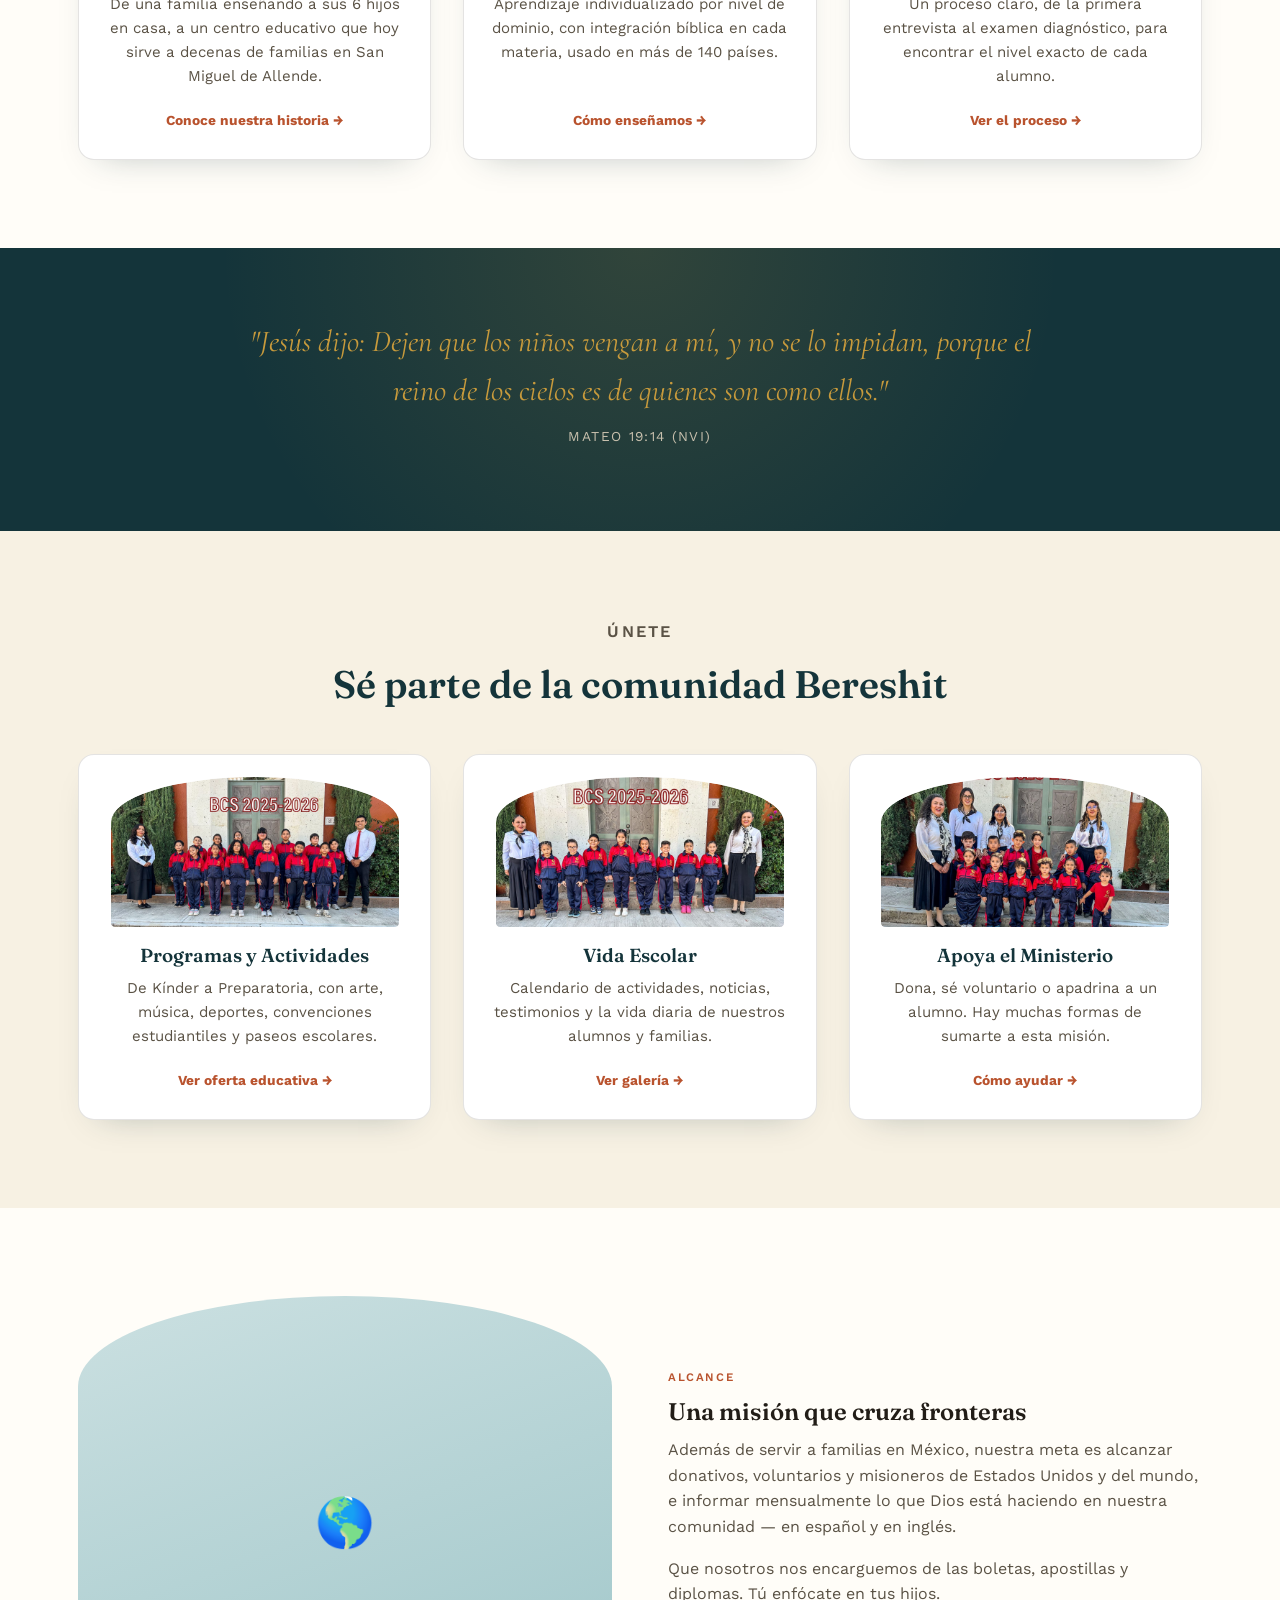
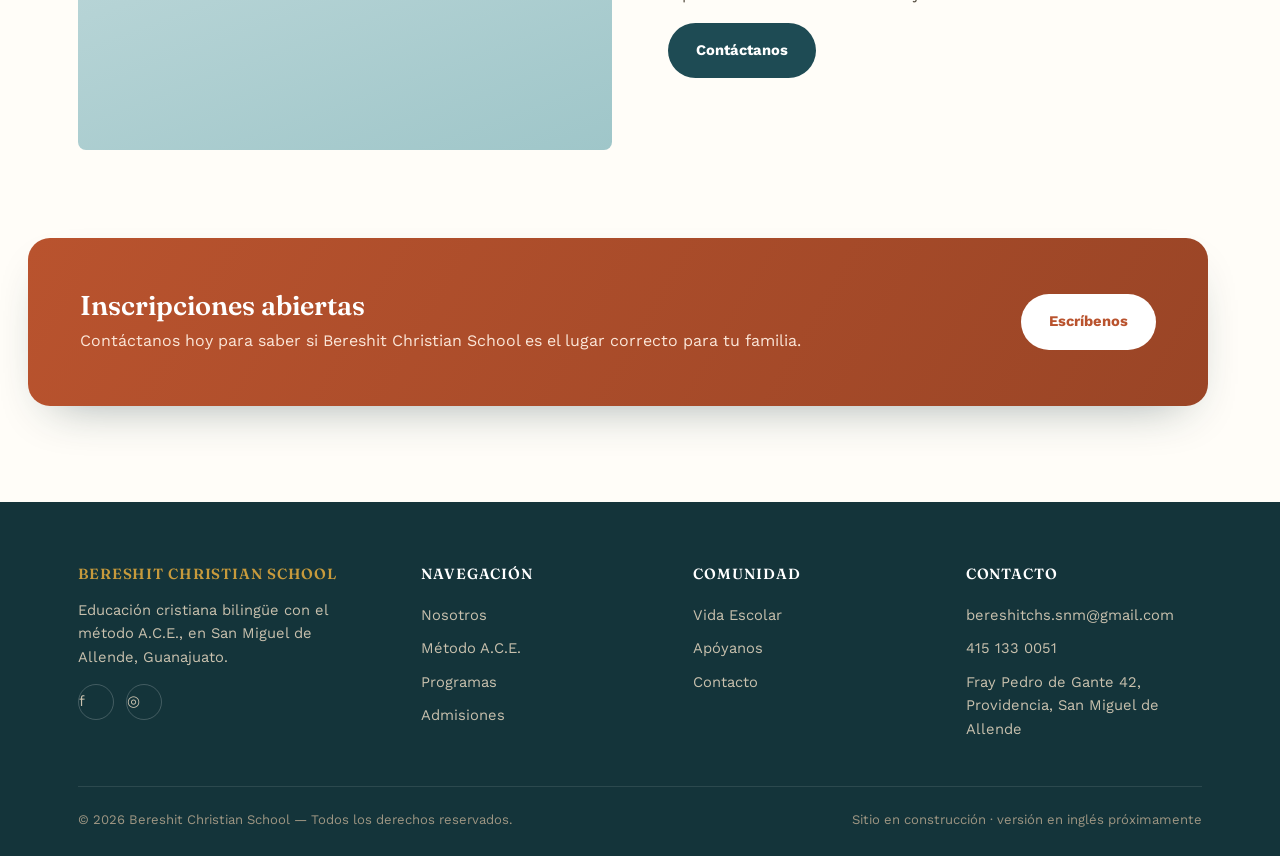
==== commit 63b4536f: "Add files via upload" ====
--- a/index.html
+++ b/index.html
@@ -45,7 +45,7 @@
     </div>
     <div class="hero-art">
       <div class="arch-shape">
-        <img src="images/grupo-completo.jpeg" alt="Alumnos y maestros de Bereshit Christian School, generación 2025-2026">
+        <img src="grupo-completo.jpeg" alt="Alumnos y maestros de Bereshit Christian School, generación 2025-2026">
       </div>
       <div class="hero-badge">✦ 12 años sirviendo a familias</div>
     </div>
@@ -78,7 +78,7 @@
     </div>
     <div class="card-grid">
       <div class="card">
-        <div class="card-art"><img src="images/fachada-bcs.jpg" alt="Fachada de Bereshit Christian School"></div>
+        <div class="card-art"><img src="fachada-bcs.jpg" alt="Fachada de Bereshit Christian School"></div>
         <div class="card-body">
           <h3>Nuestra Historia</h3>
           <p>De una familia enseñando a sus 6 hijos en casa, a un centro educativo que hoy sirve a decenas de familias en San Miguel de Allende.</p>
@@ -86,7 +86,7 @@
         </div>
       </div>
       <div class="card">
-        <div class="card-art"><img src="images/staff-bcs.jpeg" alt="Equipo de maestros de Bereshit Christian School"></div>
+        <div class="card-art"><img src="staff-bcs.jpeg" alt="Equipo de maestros de Bereshit Christian School"></div>
         <div class="card-body">
           <h3>Método A.C.E.</h3>
           <p>Aprendizaje individualizado por nivel de dominio, con integración bíblica en cada materia, usado en más de 140 países.</p>
@@ -94,7 +94,7 @@
         </div>
       </div>
       <div class="card">
-        <div class="card-art"><img src="images/grupo-secundaria.jpeg" alt="Alumnos de secundaria y preparatoria de Bereshit Christian School"></div>
+        <div class="card-art"><img src="grupo-secundaria.jpeg" alt="Alumnos de secundaria y preparatoria de Bereshit Christian School"></div>
         <div class="card-body">
           <h3>Admisiones</h3>
           <p>Un proceso claro, de la primera entrevista al examen diagnóstico, para encontrar el nivel exacto de cada alumno.</p>
@@ -120,7 +120,7 @@
     </div>
     <div class="card-grid">
       <div class="card">
-        <div class="card-art"><img src="images/grupo-primaria.jpeg" alt="Alumnos de primaria de Bereshit Christian School"></div>
+        <div class="card-art"><img src="grupo-primaria.jpeg" alt="Alumnos de primaria de Bereshit Christian School"></div>
         <div class="card-body">
           <h3>Programas y Actividades</h3>
           <p>De Kínder a Preparatoria, con arte, música, deportes, convenciones estudiantiles y paseos escolares.</p>
@@ -128,7 +128,7 @@
         </div>
       </div>
       <div class="card">
-        <div class="card-art"><img src="images/grupo-ninos.jpeg" alt="Alumnos de Bereshit Christian School con sus maestras"></div>
+        <div class="card-art"><img src="grupo-ninos.jpeg" alt="Alumnos de Bereshit Christian School con sus maestras"></div>
         <div class="card-body">
           <h3>Vida Escolar</h3>
           <p>Calendario de actividades, noticias, testimonios y la vida diaria de nuestros alumnos y familias.</p>
@@ -136,7 +136,7 @@
         </div>
       </div>
       <div class="card">
-        <div class="card-art"><img src="images/grupo-preescolar.jpeg" alt="Alumnos de preescolar de Bereshit Christian School"></div>
+        <div class="card-art"><img src="grupo-preescolar.jpeg" alt="Alumnos de preescolar de Bereshit Christian School"></div>
         <div class="card-body">
           <h3>Apoya el Ministerio</h3>
           <p>Dona, sé voluntario o apadrina a un alumno. Hay muchas formas de sumarte a esta misión.</p>
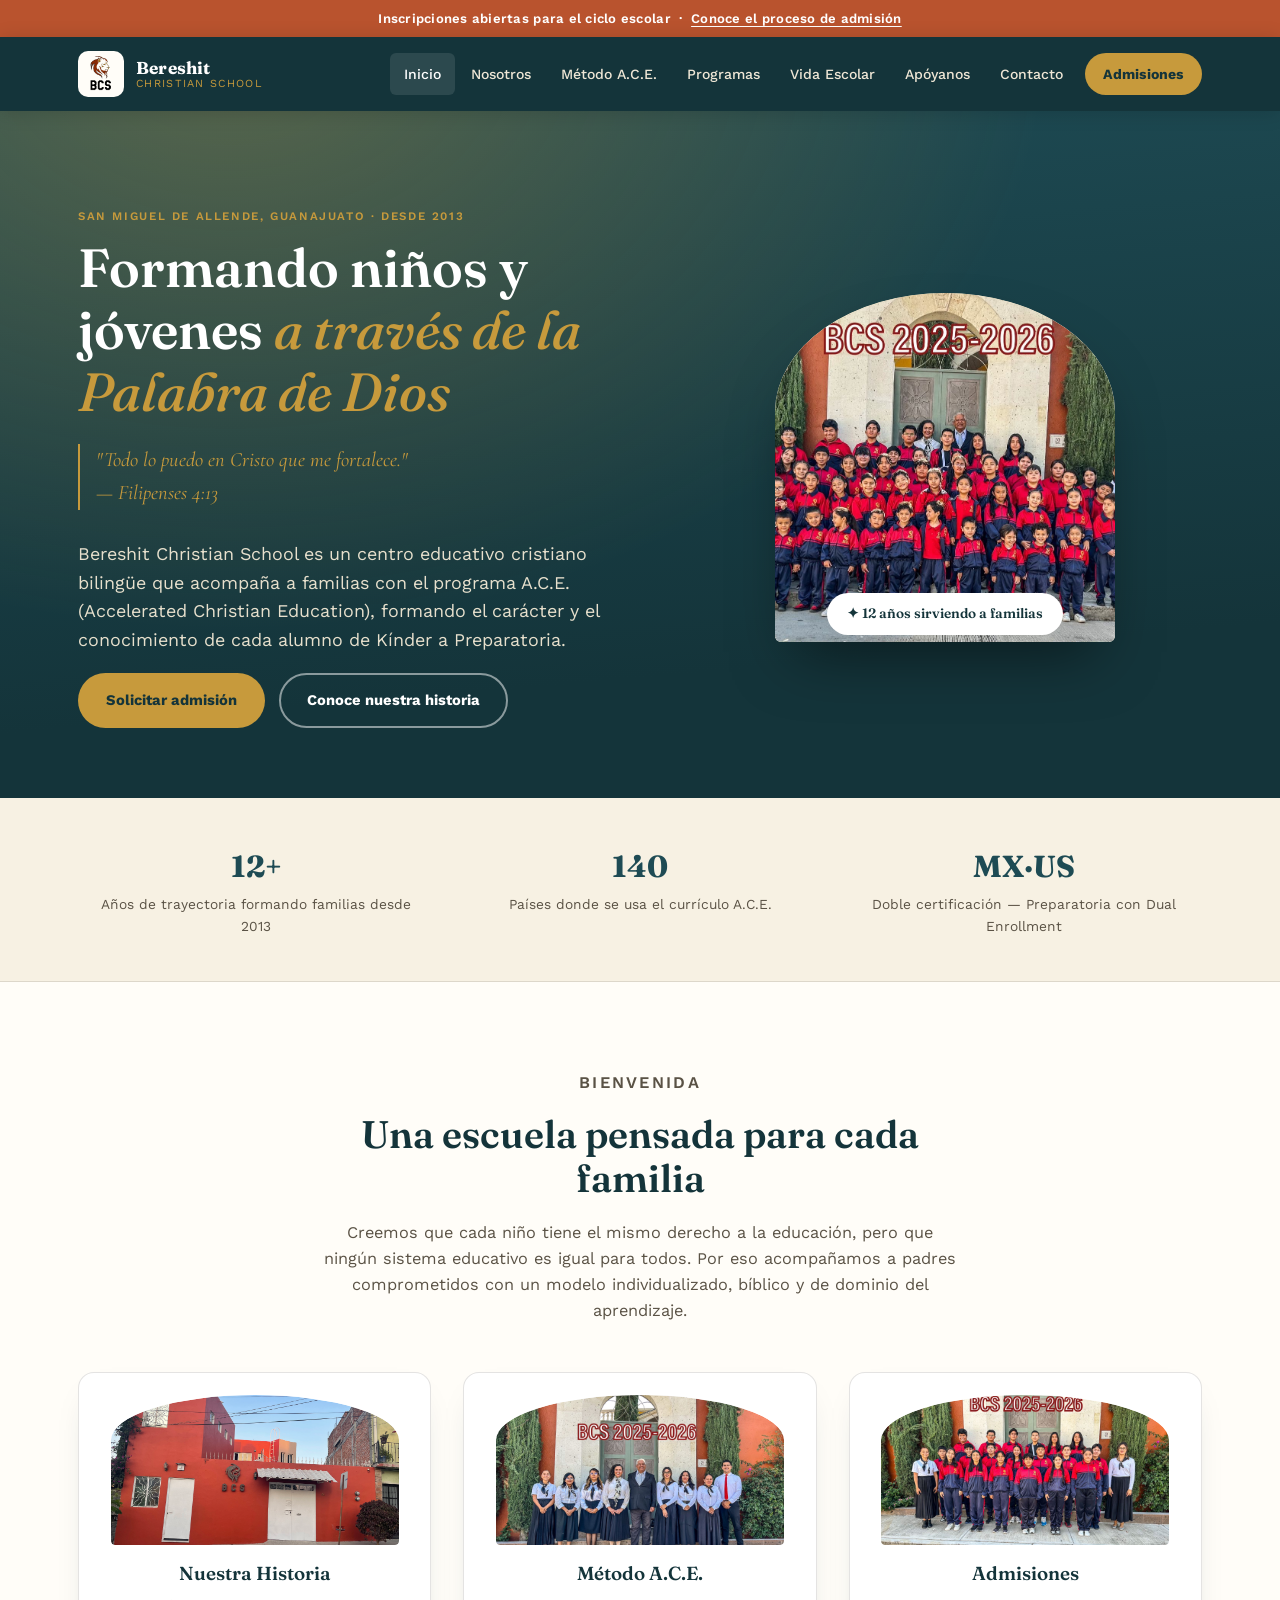
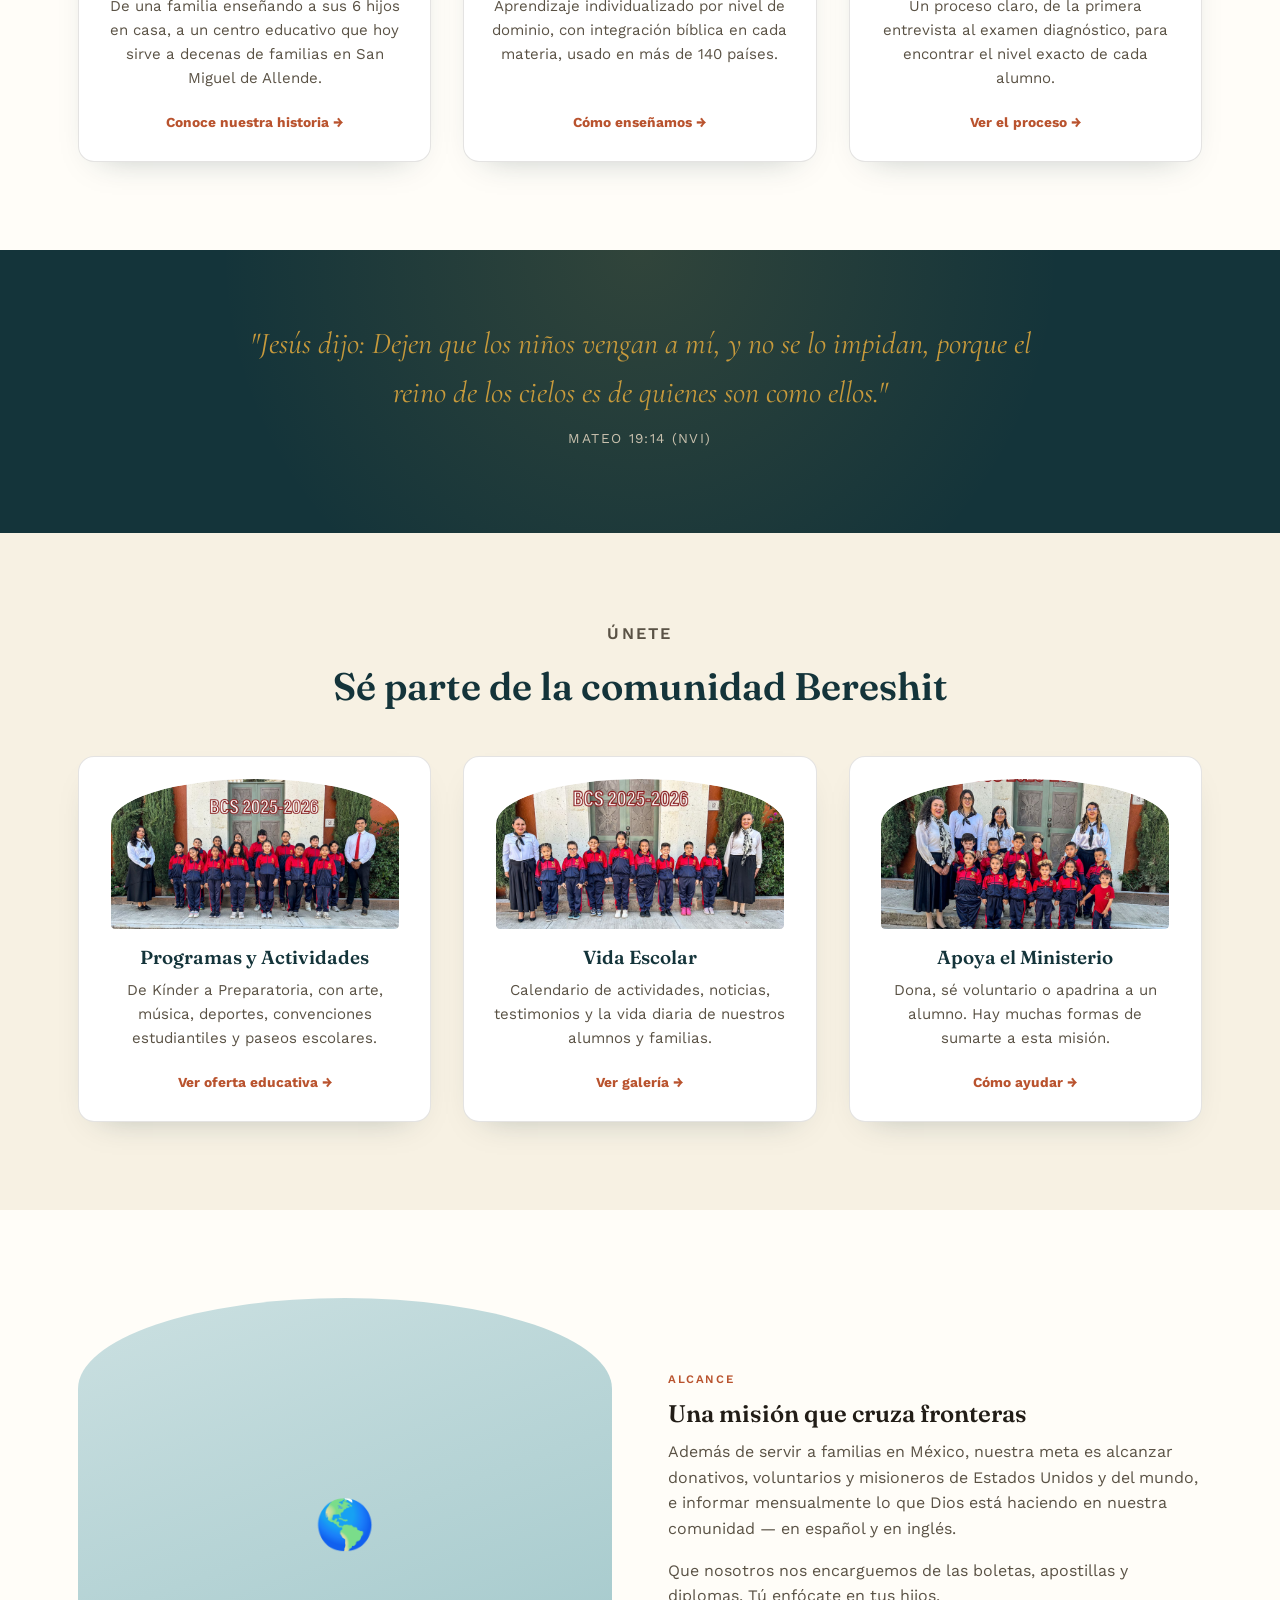
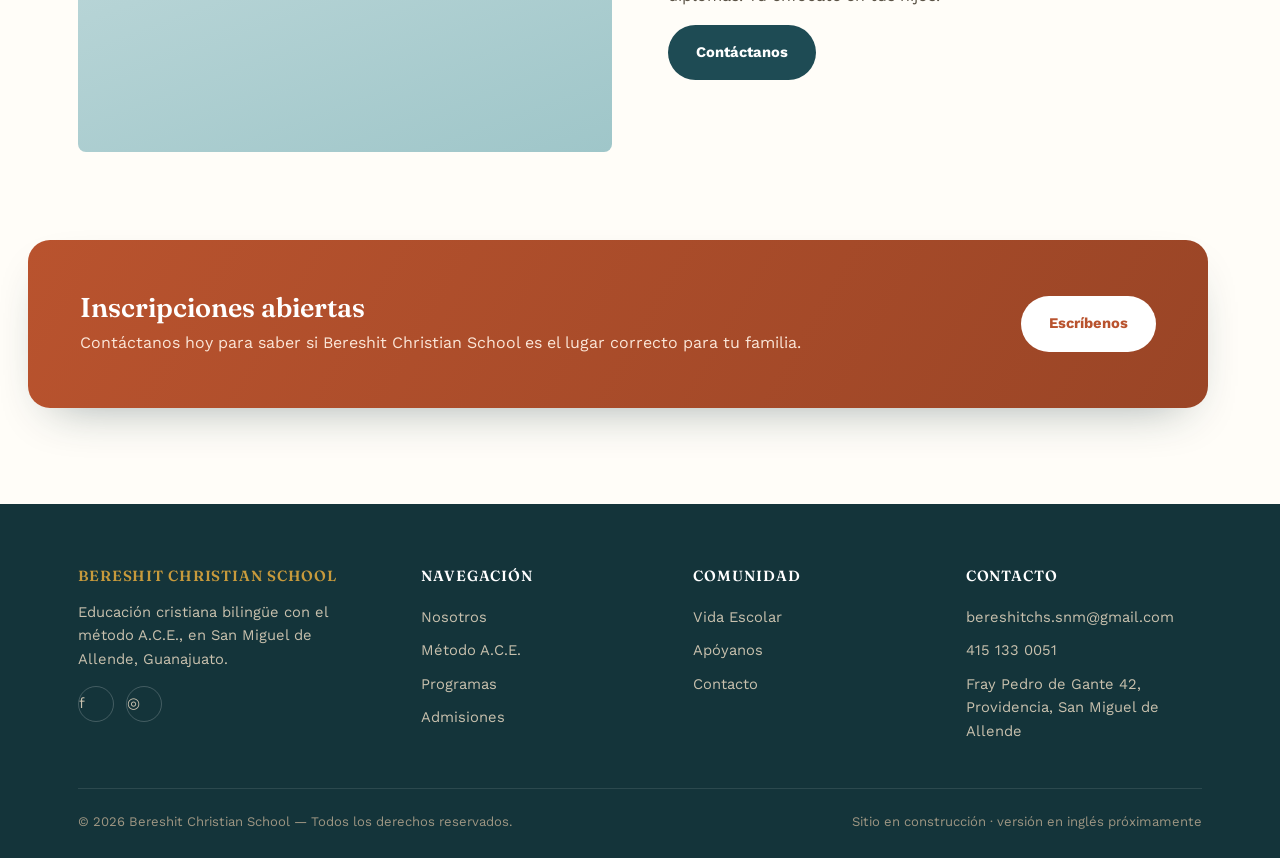
==== commit 32274aef: "Add files via upload" ====
--- a/index.html
+++ b/index.html
@@ -14,7 +14,7 @@
 <header class="site">
   <div class="nav-row">
     <a href="index.html" class="brand">
-      <span class="brand-mark">B</span>
+      <span class="brand-mark"><img src="logo-bcs.png" alt="Escudo de Bereshit Christian School"></span>
       <span class="brand-text"><strong>Bereshit</strong><span>Christian School</span></span>
     </a>
     <button class="nav-toggle" aria-label="Abrir menú" onclick="document.querySelector('nav.primary').classList.toggle('open')">☰</button>
--- a/styles.css
+++ b/styles.css
@@ -73,12 +73,13 @@
 }
 .brand{ display:flex; align-items:center; gap:12px; color:#fff; }
 .brand-mark{
-  width:44px; height:44px; border-radius:50% 50% 50% 4px;
-  background:linear-gradient(155deg, var(--gold), var(--terracotta));
+  width:46px; height:46px; border-radius:10px;
+  background:var(--paper-2);
   display:flex; align-items:center; justify-content:center;
-  font-family:var(--display); font-weight:700; color:var(--talavera-d); font-size:1.1rem;
+  padding:5px;
   flex:none;
 }
+.brand-mark img{ width:100%; height:100%; object-fit:contain; }
 .brand-text{ display:flex; flex-direction:column; line-height:1.15; }
 .brand-text strong{ font-family:var(--display); font-size:1.08rem; letter-spacing:.01em; }
 .brand-text span{ font-size:.68rem; letter-spacing:.12em; text-transform:uppercase; color:var(--gold); }
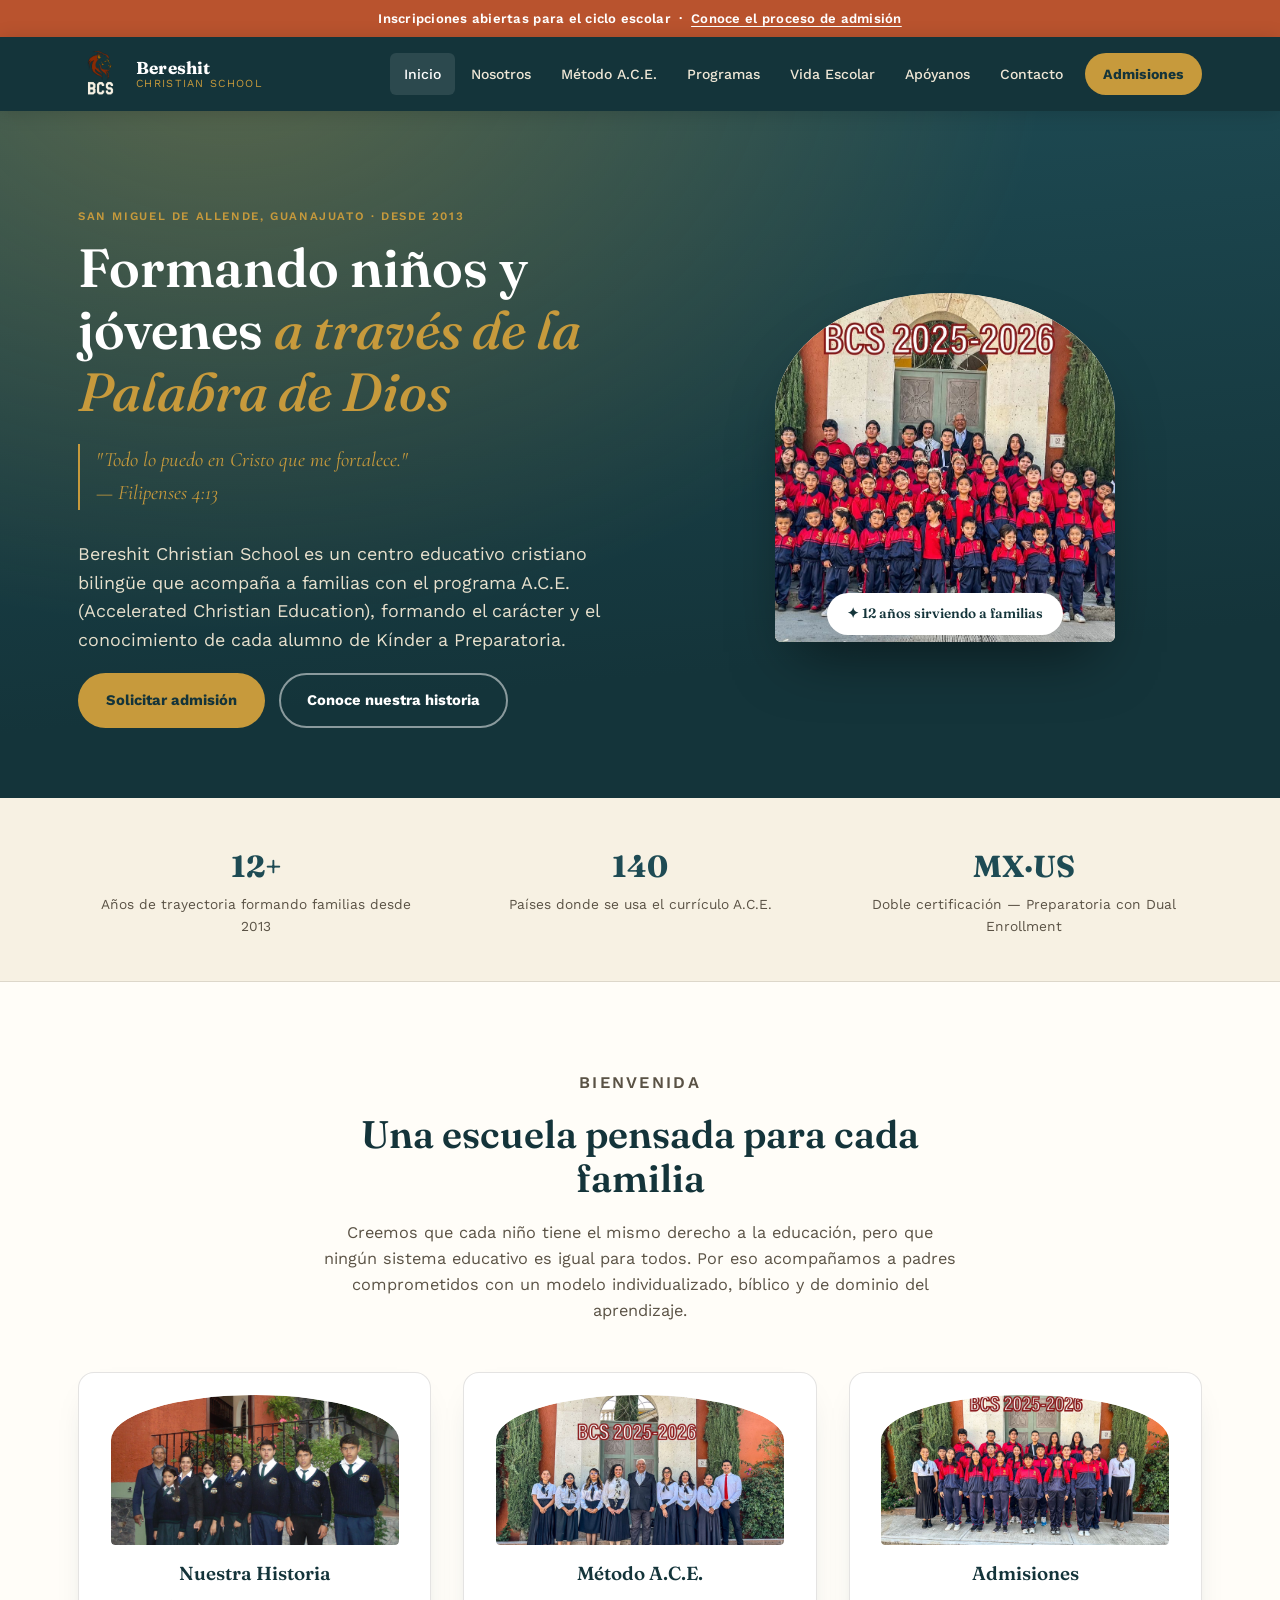
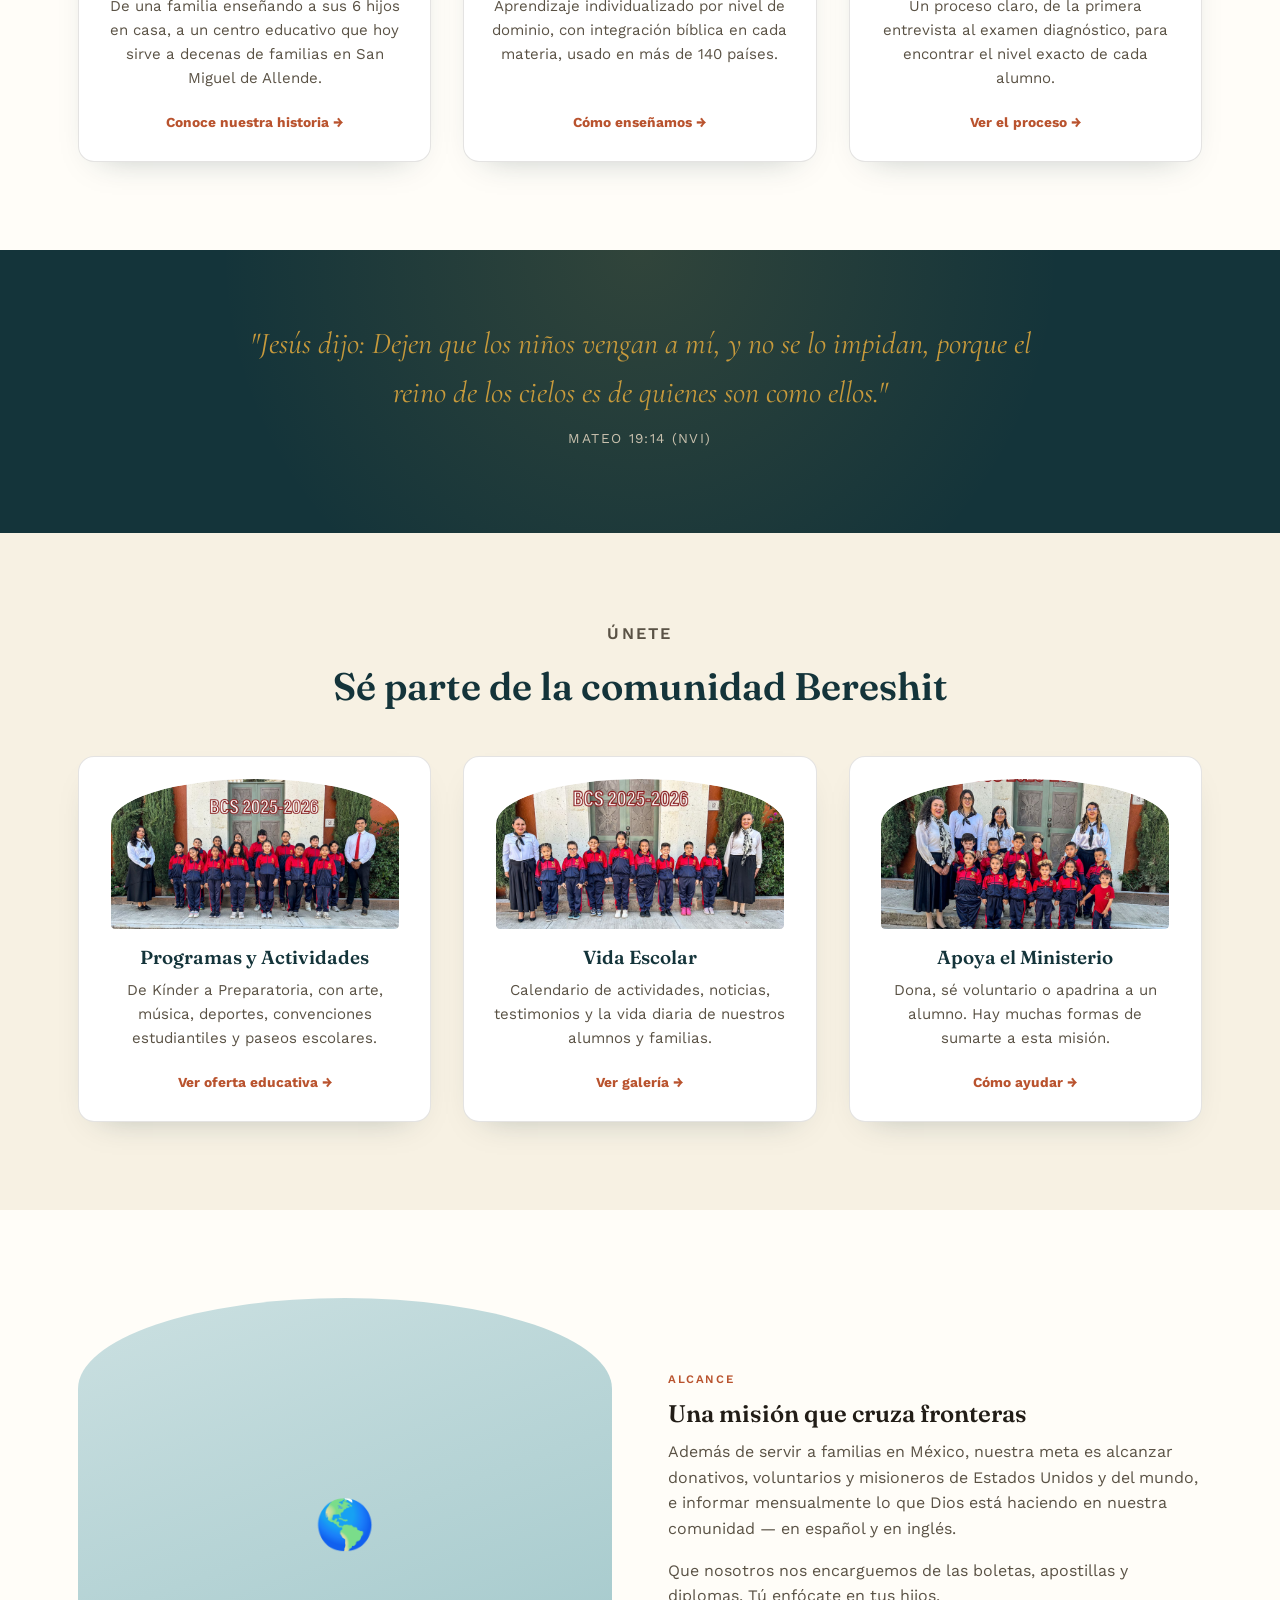
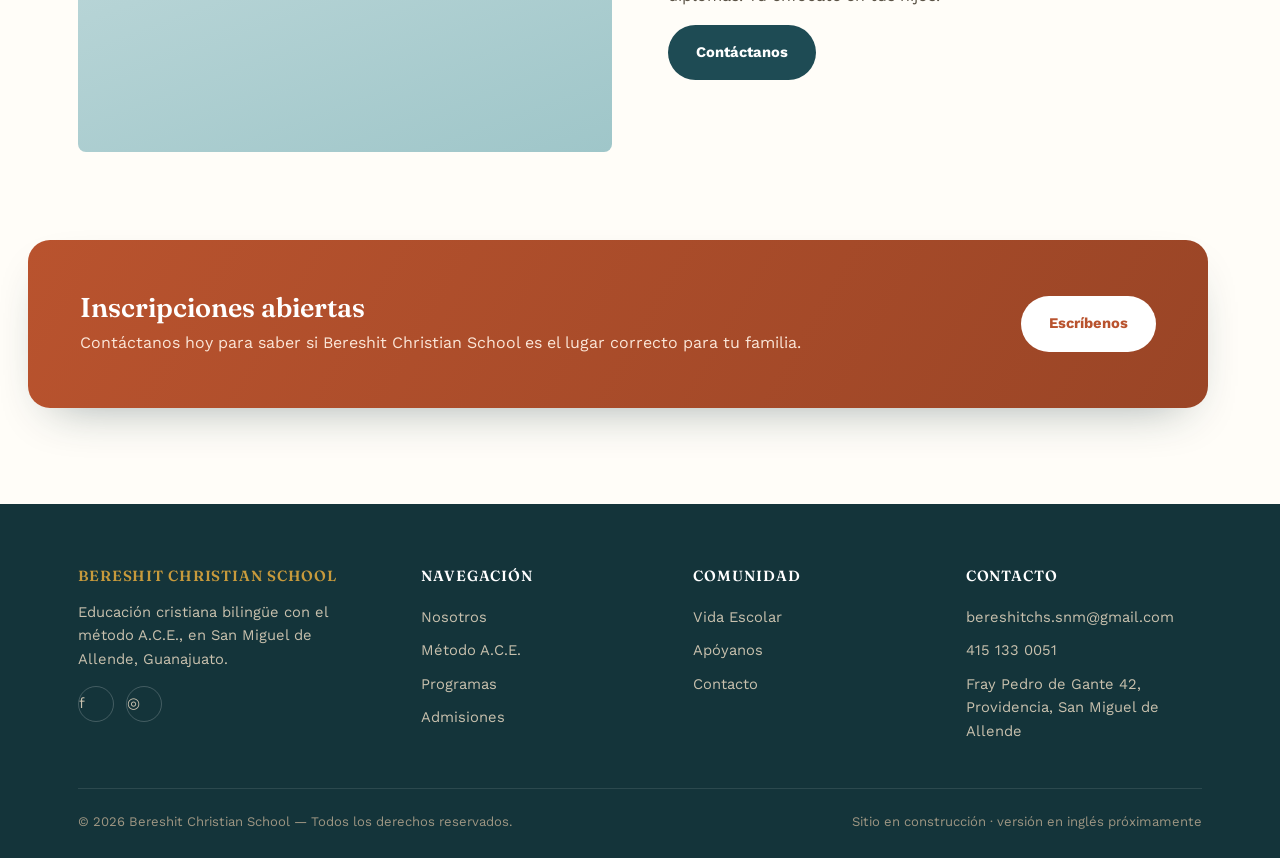
==== commit ccd25435: "Add files via upload" ====
--- a/index.html
+++ b/index.html
@@ -14,7 +14,7 @@
 <header class="site">
   <div class="nav-row">
     <a href="index.html" class="brand">
-      <span class="brand-mark"><img src="logo-bcs.png" alt="Escudo de Bereshit Christian School"></span>
+      <span class="brand-mark"><img src="logo-bcs-header.png" alt="Escudo de Bereshit Christian School"></span>
       <span class="brand-text"><strong>Bereshit</strong><span>Christian School</span></span>
     </a>
     <button class="nav-toggle" aria-label="Abrir menú" onclick="document.querySelector('nav.primary').classList.toggle('open')">☰</button>
@@ -78,7 +78,7 @@
     </div>
     <div class="card-grid">
       <div class="card">
-        <div class="card-art"><img src="fachada-bcs.jpg" alt="Fachada de Bereshit Christian School"></div>
+        <div class="card-art"><img src="foto-historica.jpg" alt="Foto histórica de Bereshit Christian School"></div>
         <div class="card-body">
           <h3>Nuestra Historia</h3>
           <p>De una familia enseñando a sus 6 hijos en casa, a un centro educativo que hoy sirve a decenas de familias en San Miguel de Allende.</p>
--- a/styles.css
+++ b/styles.css
@@ -73,10 +73,8 @@
 }
 .brand{ display:flex; align-items:center; gap:12px; color:#fff; }
 .brand-mark{
-  width:46px; height:46px; border-radius:10px;
-  background:var(--paper-2);
+  width:46px; height:46px;
   display:flex; align-items:center; justify-content:center;
-  padding:5px;
   flex:none;
 }
 .brand-mark img{ width:100%; height:100%; object-fit:contain; }
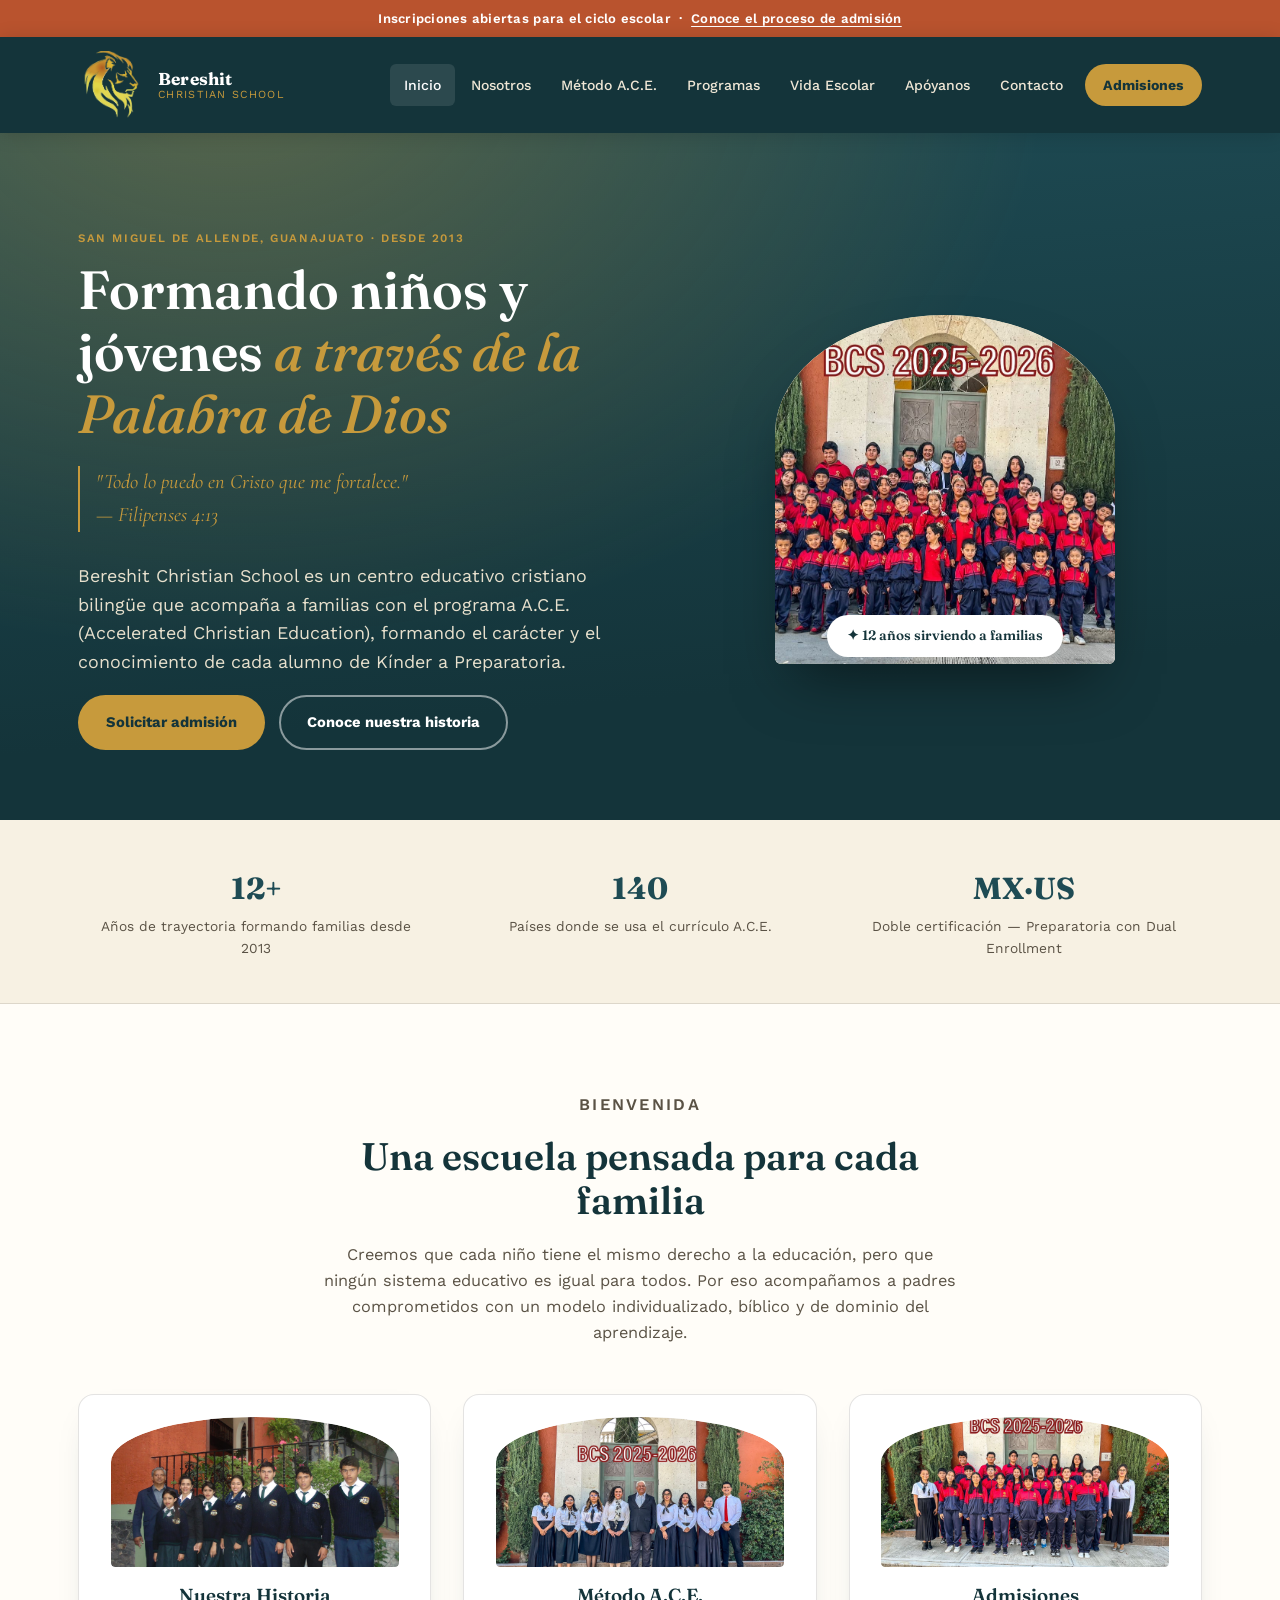
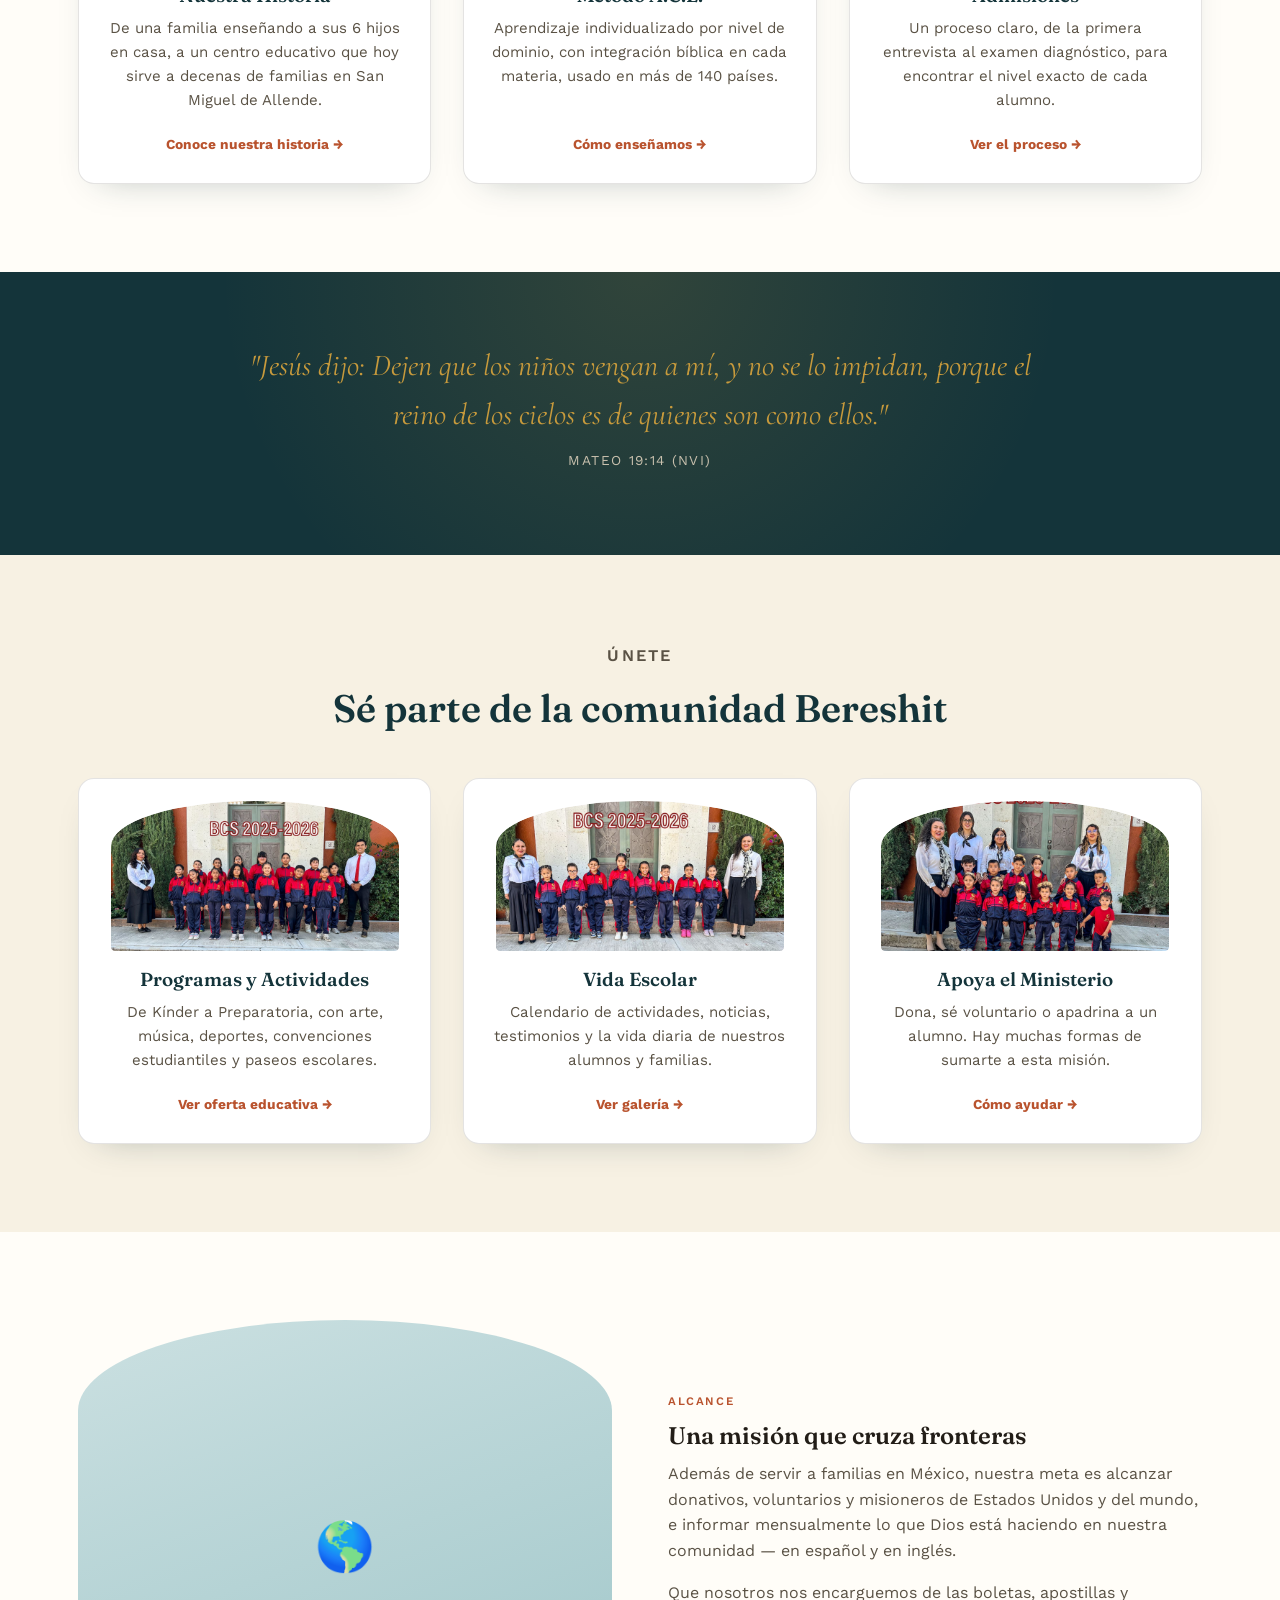
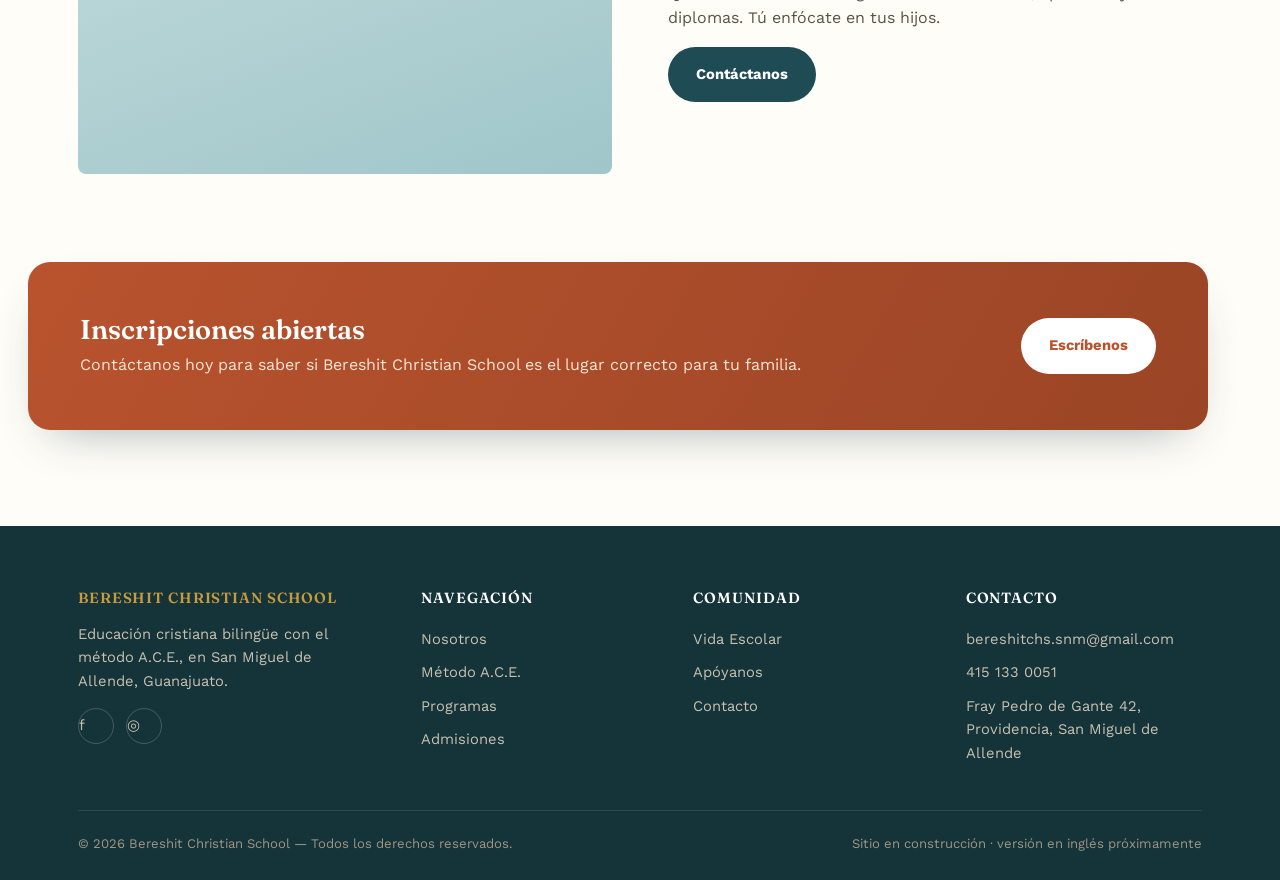
==== commit 398e6fad: "Add files via upload" ====
--- a/index.html
+++ b/index.html
@@ -14,7 +14,7 @@
 <header class="site">
   <div class="nav-row">
     <a href="index.html" class="brand">
-      <span class="brand-mark"><img src="logo-bcs-header.png" alt="Escudo de Bereshit Christian School"></span>
+      <span class="brand-mark"><img src="logo-bcs-golden.png" alt="Escudo de Bereshit Christian School"></span>
       <span class="brand-text"><strong>Bereshit</strong><span>Christian School</span></span>
     </a>
     <button class="nav-toggle" aria-label="Abrir menú" onclick="document.querySelector('nav.primary').classList.toggle('open')">☰</button>
--- a/styles.css
+++ b/styles.css
@@ -73,7 +73,7 @@
 }
 .brand{ display:flex; align-items:center; gap:12px; color:#fff; }
 .brand-mark{
-  width:46px; height:46px;
+  width:68px; height:68px;
   display:flex; align-items:center; justify-content:center;
   flex:none;
 }
@@ -128,6 +128,16 @@
   border-left:2px solid var(--gold); padding-left:16px; margin:22px 0 30px;
 }
 .hero-actions{ display:flex; gap:14px; flex-wrap:wrap; }
+
+@media (max-width: 860px){
+  .hero{ padding-top:24px; }
+  .hero-grid{ grid-template-columns:1fr; gap:36px; padding-bottom:48px; }
+  .hero-art{ height:300px; margin-top:8px; }
+  .hero-badge{ font-size:.78rem; padding:9px 16px; white-space:normal; text-align:center; max-width:88%; }
+}
+@media (max-width: 480px){
+  .hero-art{ height:260px; }
+}
 .btn{
   display:inline-flex; align-items:center; gap:8px; font-weight:700; font-size:.92rem;
   padding:14px 26px; border-radius:999px; border:2px solid transparent; cursor:pointer;
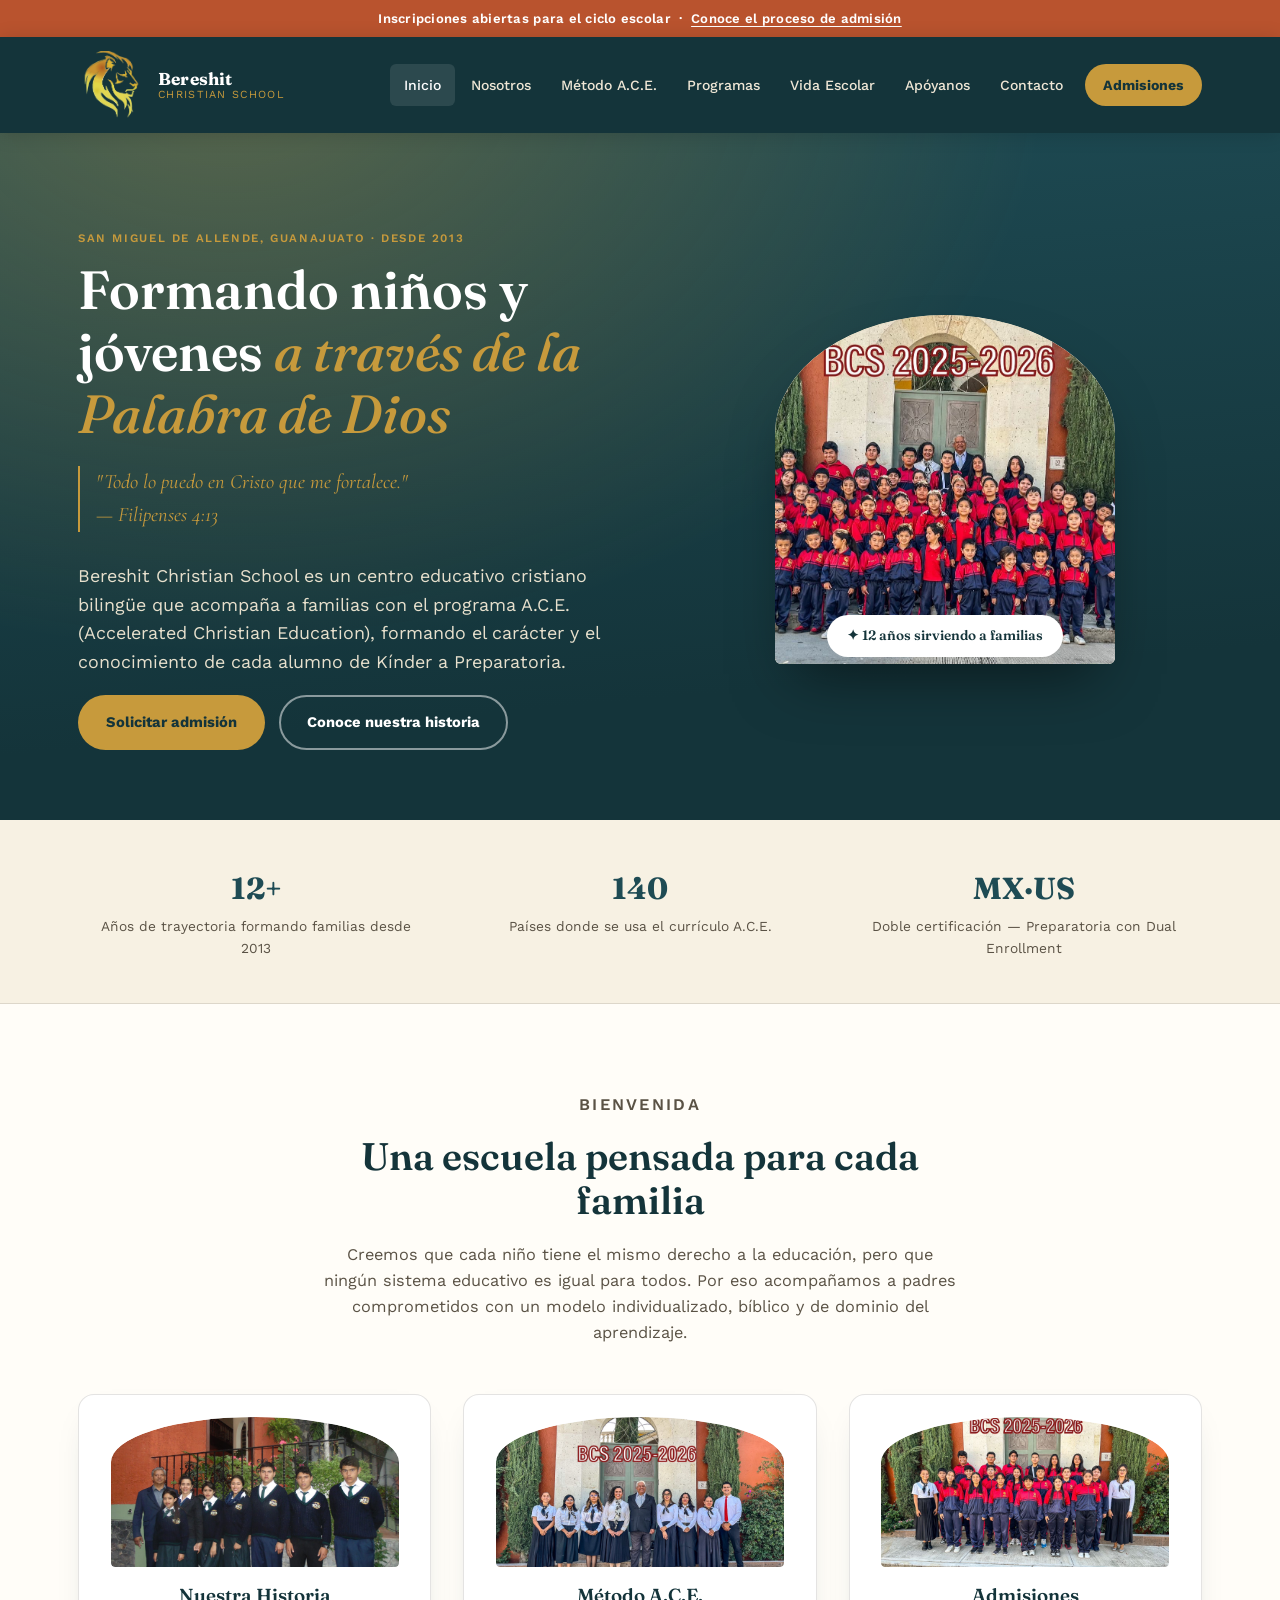
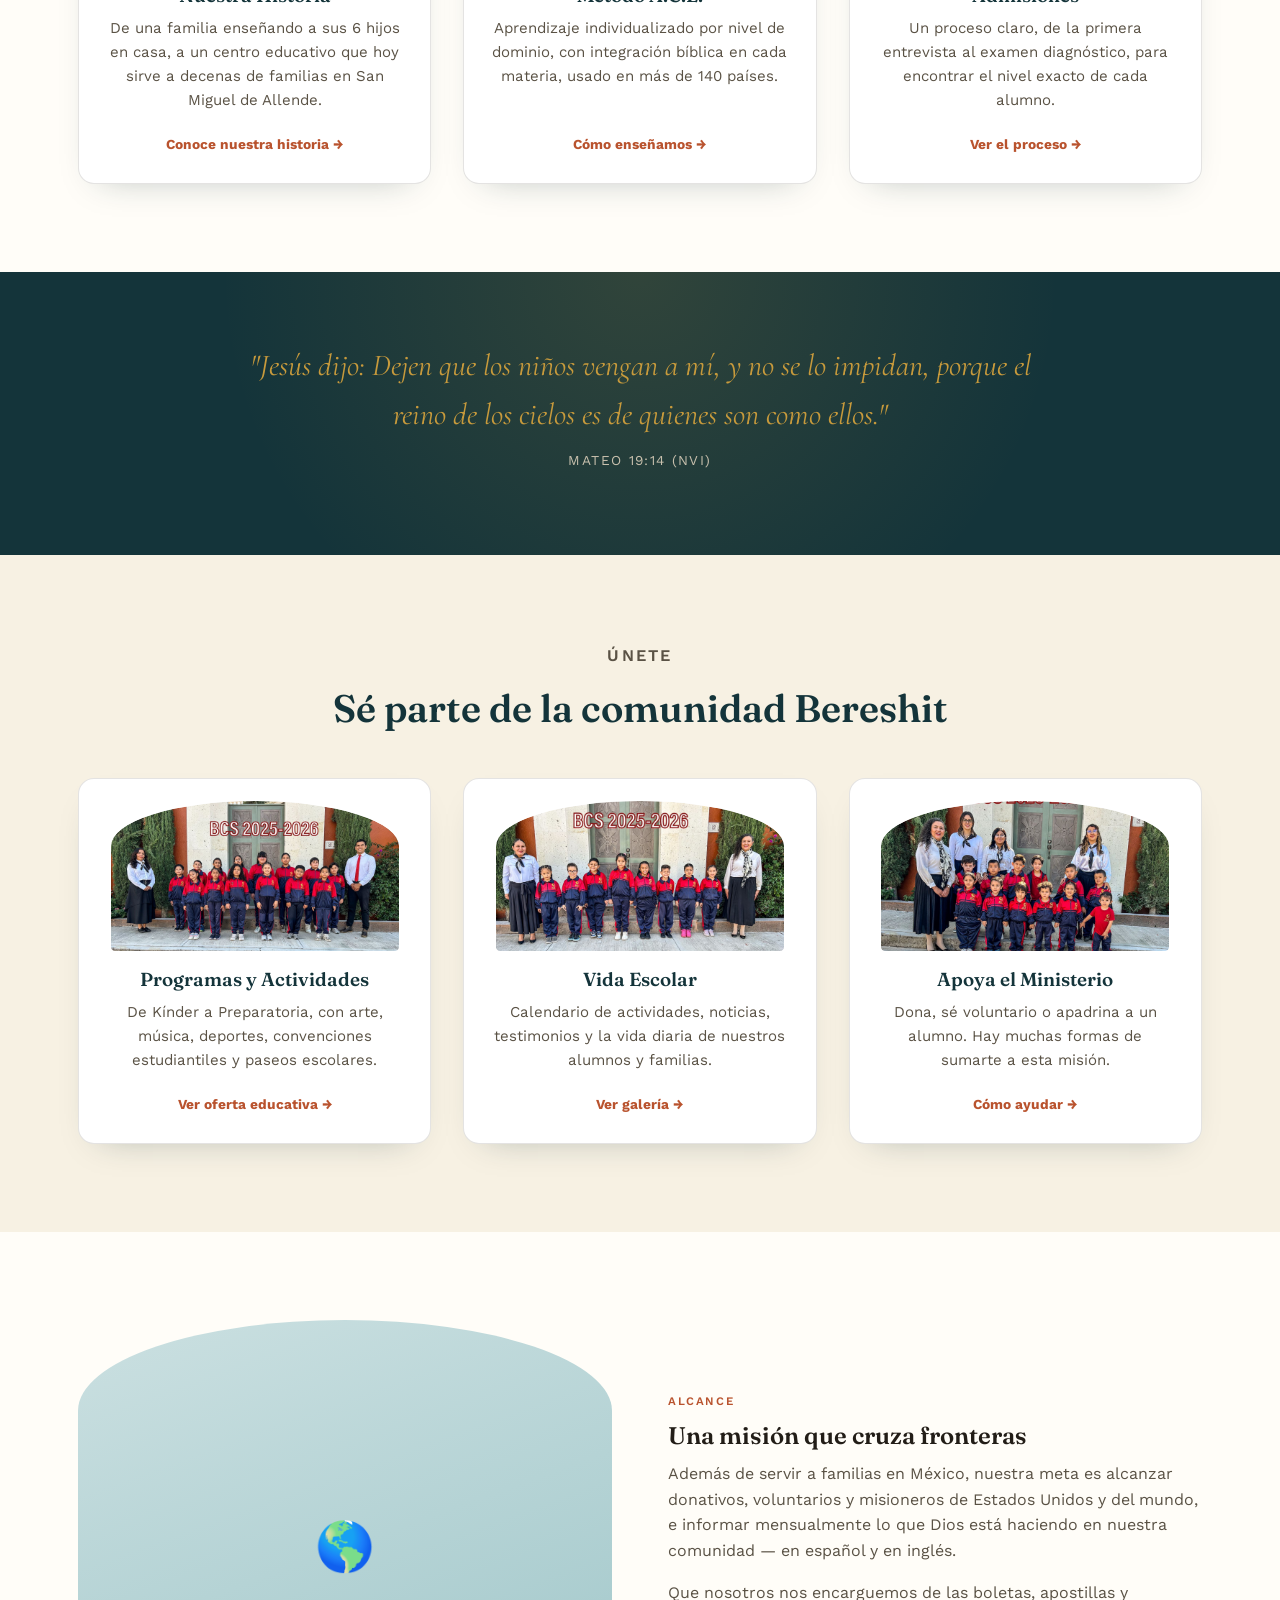
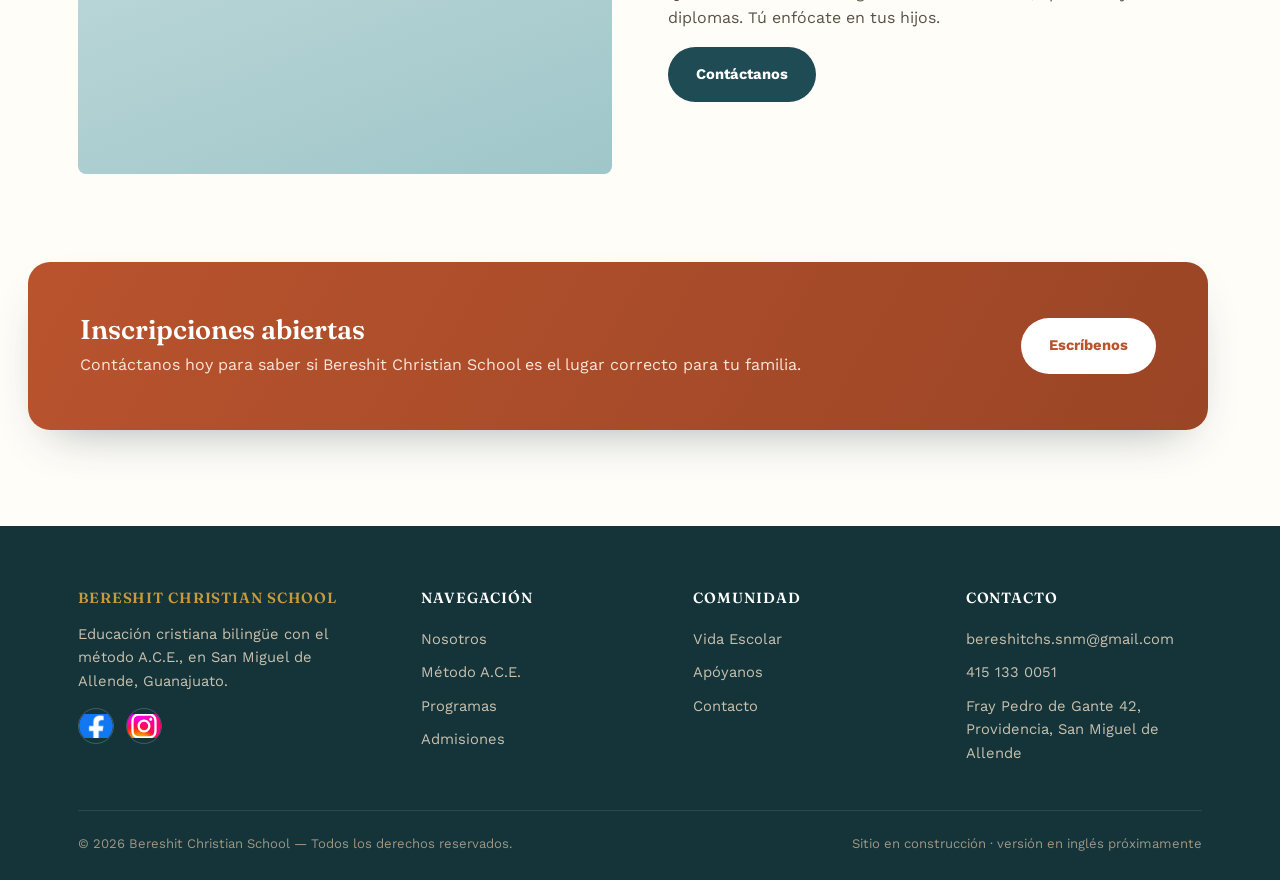
==== commit 68e3f2b3: "Add files via upload" ====
--- a/index.html
+++ b/index.html
@@ -177,8 +177,8 @@
         <h4 style="color:var(--gold)">Bereshit Christian School</h4>
         <p style="color:#C9C1AE;font-size:.92rem;max-width:32ch;">Educación cristiana bilingüe con el método A.C.E., en San Miguel de Allende, Guanajuato.</p>
         <div class="social-row" style="margin-top:14px;">
-          <a href="https://www.facebook.com/Bereshit.Christian.School/" aria-label="Facebook">f</a>
-          <a href="https://instagram.com/bereshit.christian.school" aria-label="Instagram">◎</a>
+          <a href="https://www.facebook.com/Bereshit.Christian.School/" aria-label="Facebook"><img src="facebook.png" alt="Facebook"></a>
+          <a href="https://instagram.com/bereshit.christian.school" aria-label="Instagram"><img src="instagram.svg" alt="Instagram"></a>
         </div>
       </div>
       <div>
--- a/styles.css
+++ b/styles.css
@@ -309,7 +309,8 @@
 footer.site a:hover{ color:var(--gold); }
 .foot-bottom{ display:flex; justify-content:space-between; align-items:center; padding-top:22px; flex-wrap:wrap; gap:10px; font-size:.82rem; color:#9E9683; }
 .social-row{ display:flex; gap:12px; }
-.social-row a{ width:36px; height:36px; border-radius:50%; border:1px solid rgba(255,255,255,.2); display:flex; align-items:center; justify-content:center; padding:0; }
+.social-row a{ width:36px; height:36px; border-radius:50%; border:1px solid rgba(255,255,255,.2); display:flex; align-items:center; justify-content:center; padding:0; overflow:hidden; }
+.social-row a img{ width:100%; height:100%; object-fit:cover; }
 .social-row a:hover{ border-color:var(--gold); }
 
 /* ================= PAGE HEADER (interior pages) ================= */
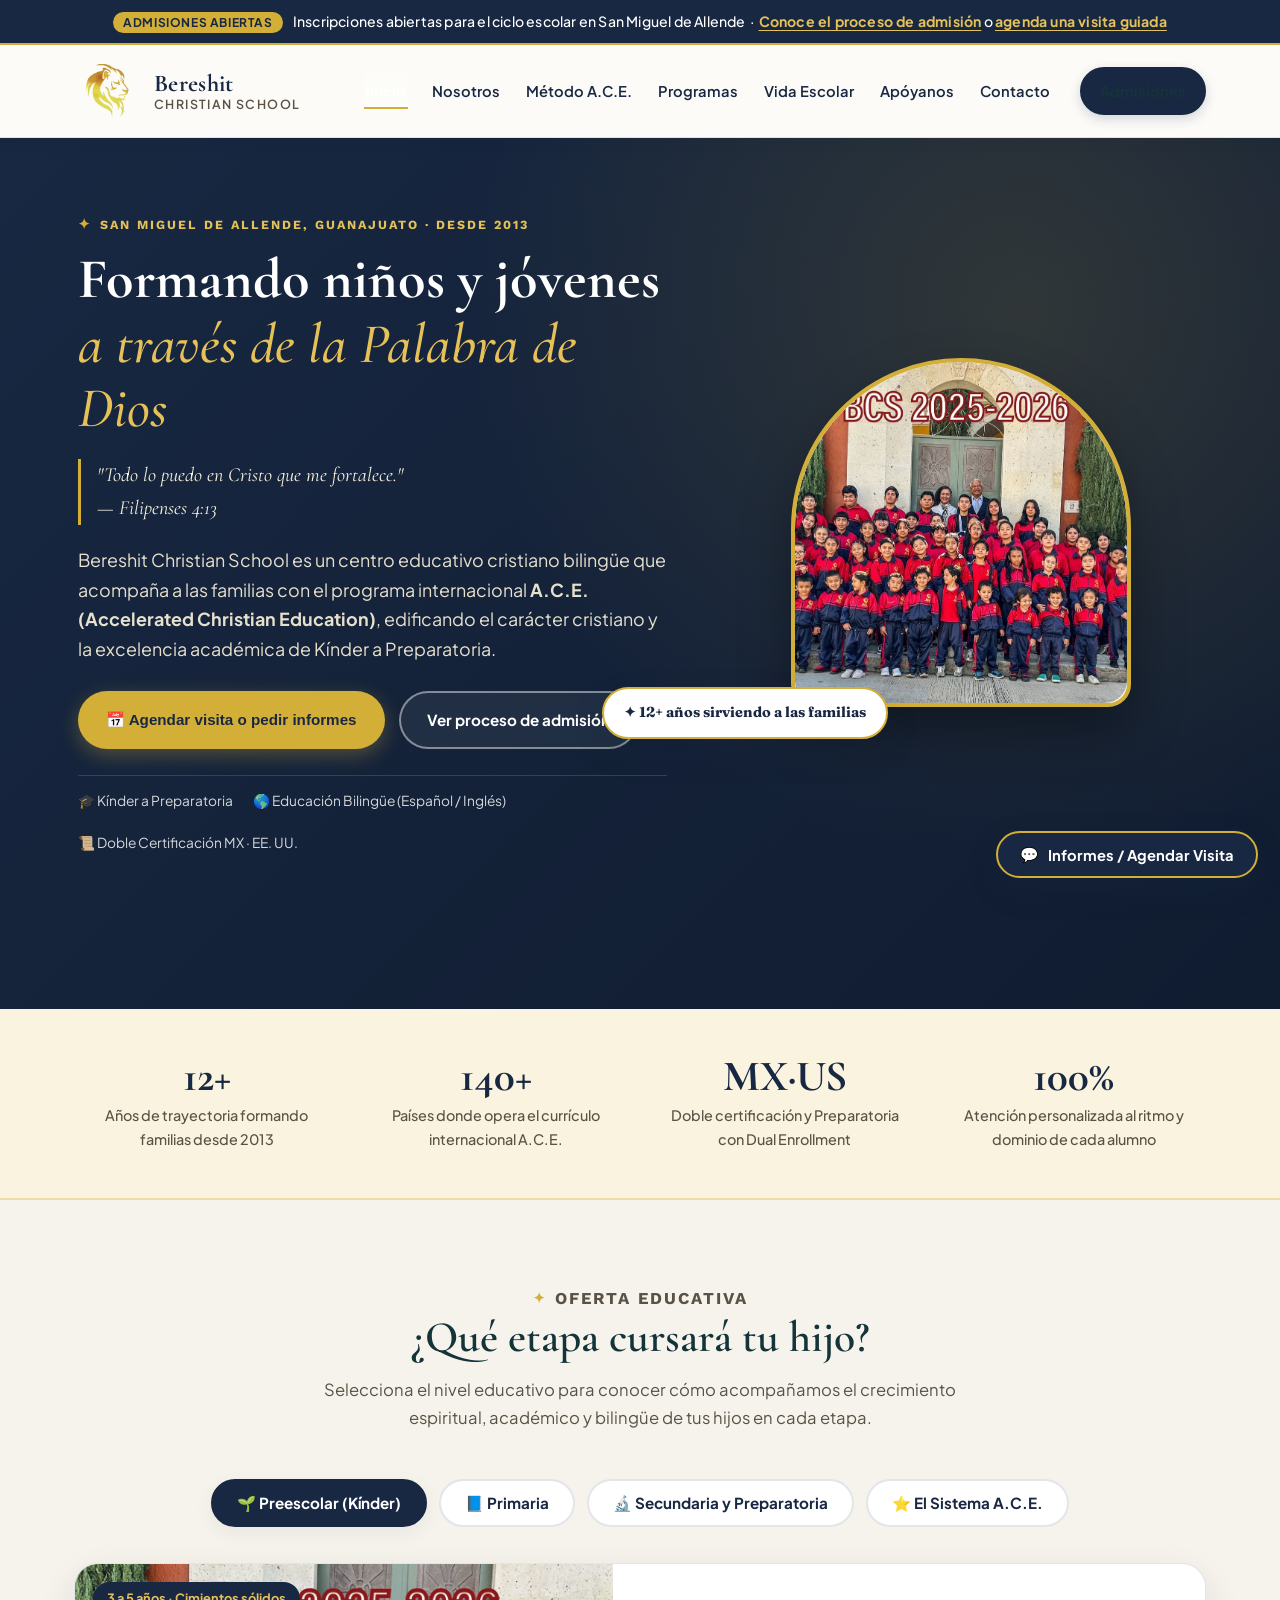
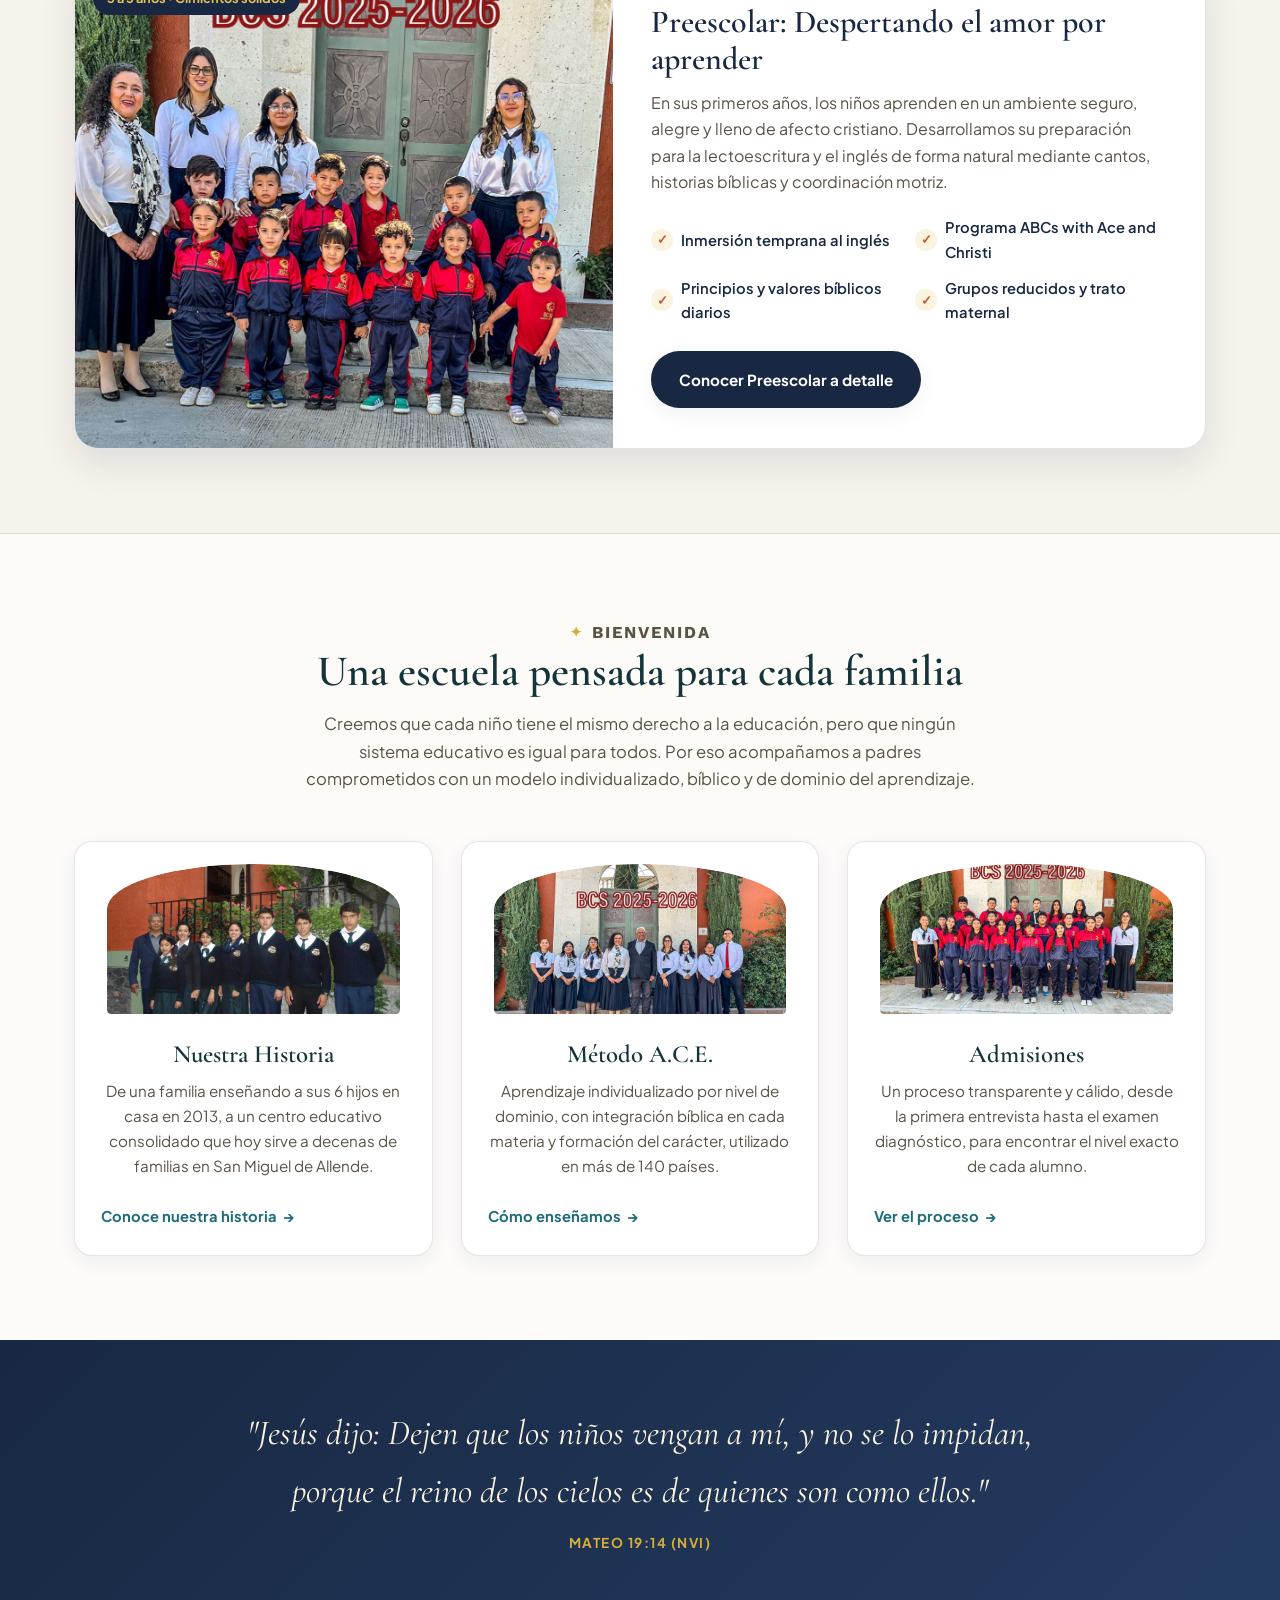
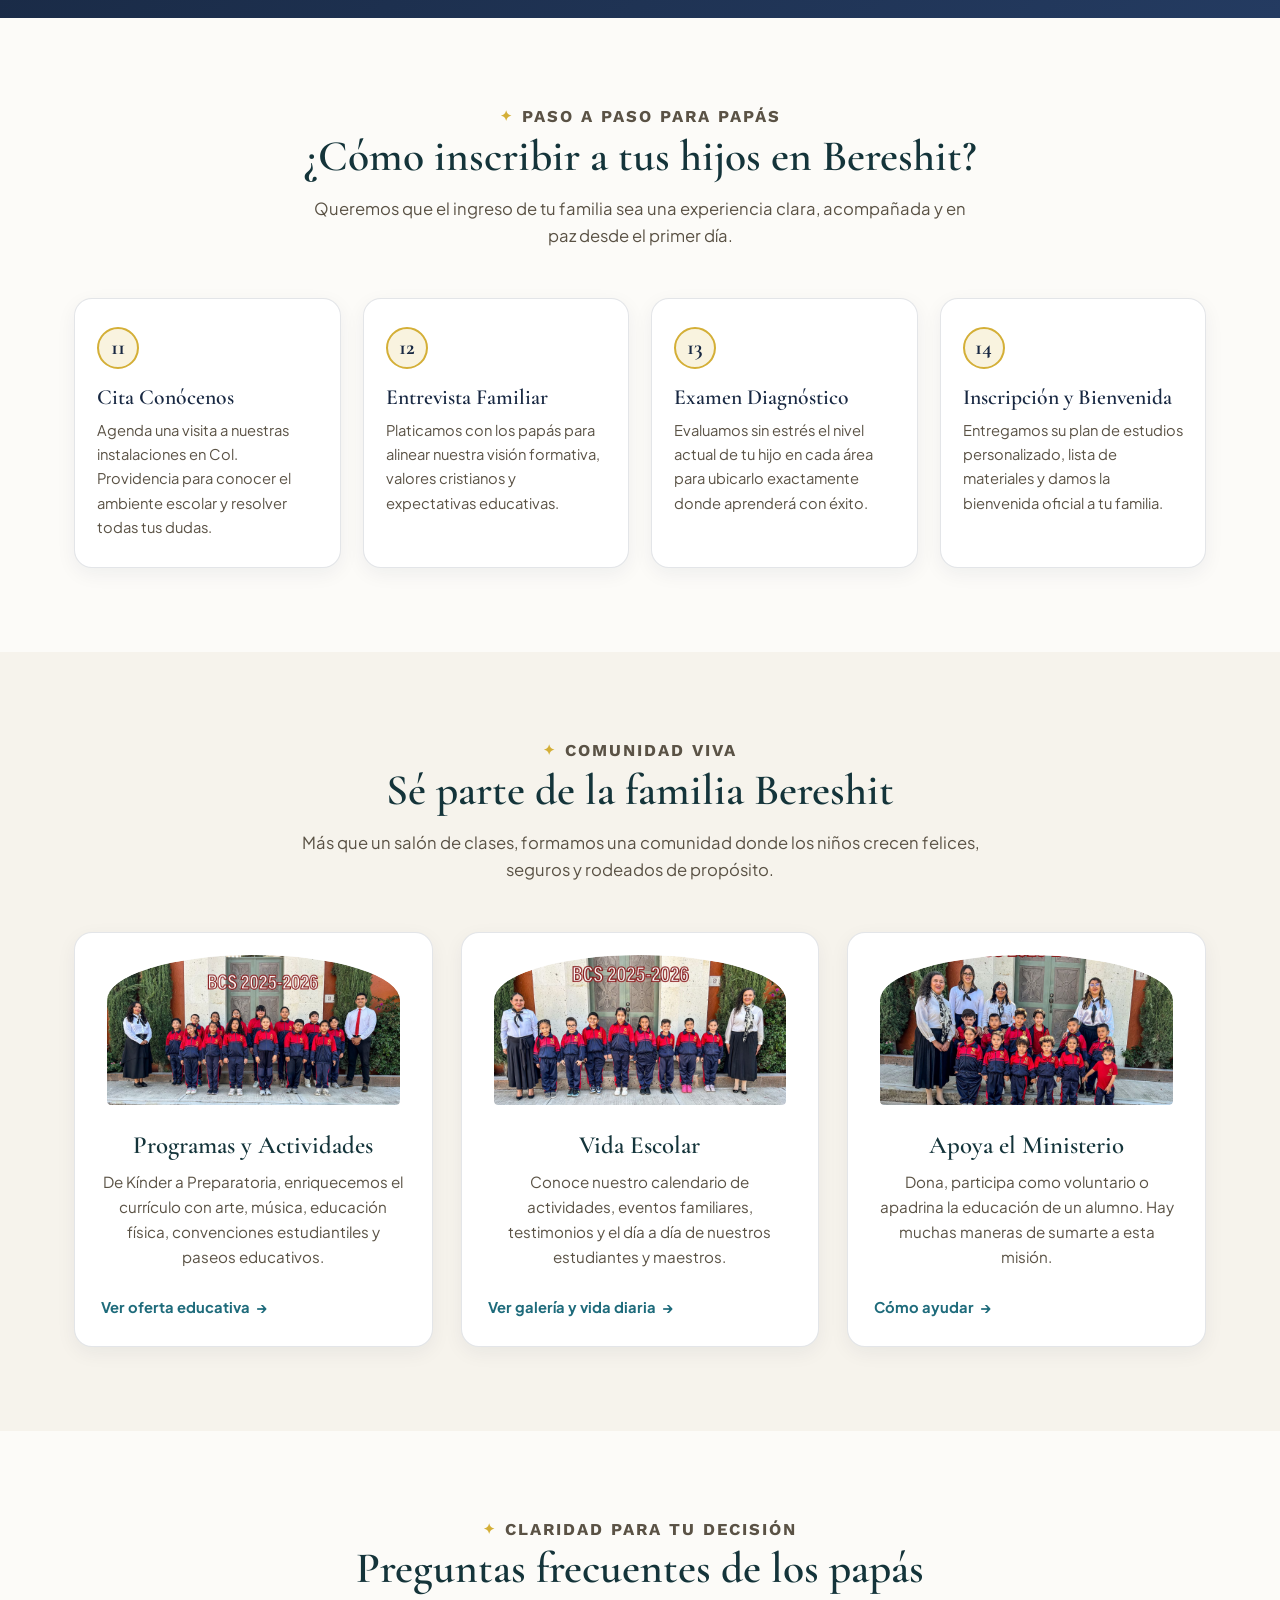
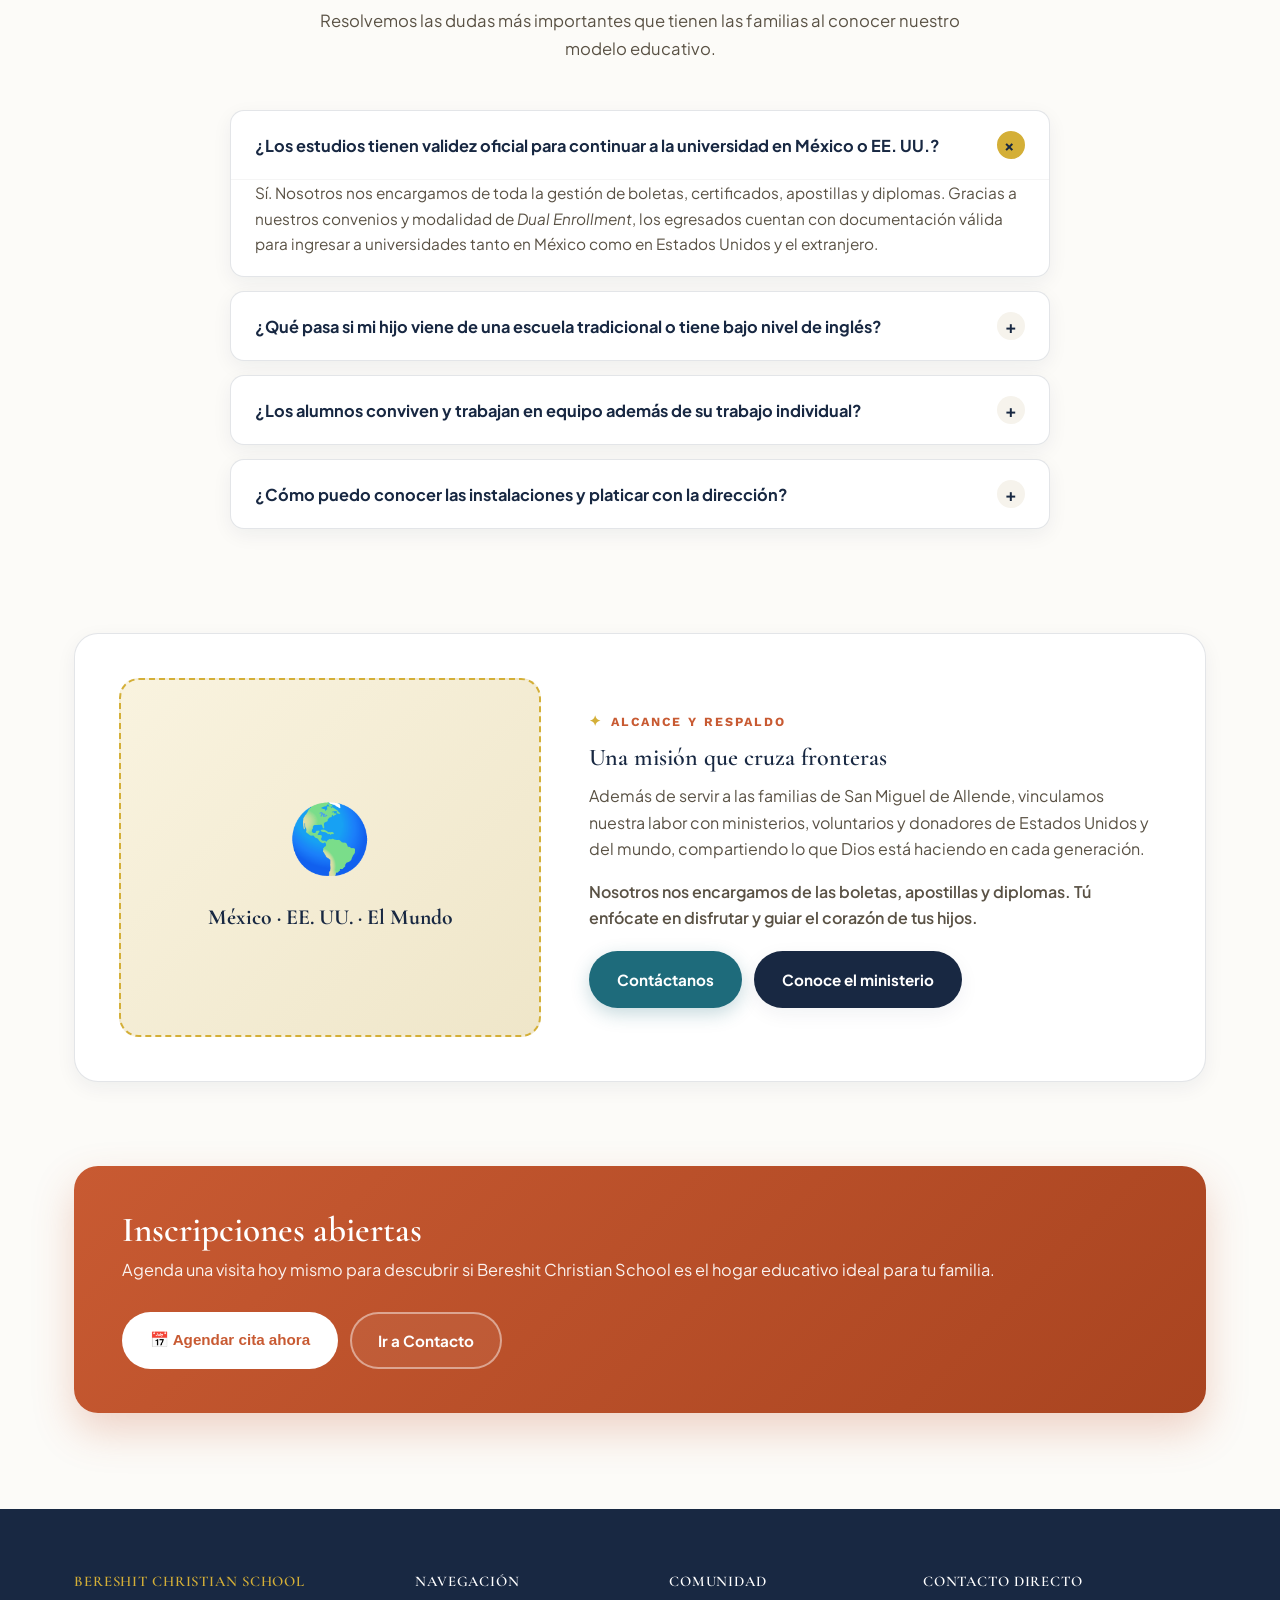
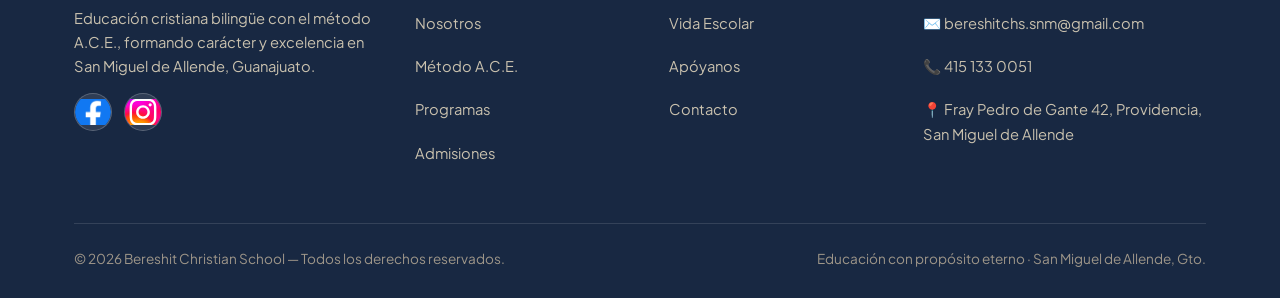
==== commit 4a64d92f: "Update print statement from 'Hello' to 'Goodbye'" ====
--- a/index.html
+++ b/index.html
@@ -3,13 +3,940 @@
 <head>
 <meta charset="UTF-8">
 <meta name="viewport" content="width=device-width, initial-scale=1.0">
-<title>Bereshit Christian School — Educación cristiana en San Miguel de Allende</title>
+<title>Bereshit Christian School — Educación cristiana bilingüe en San Miguel de Allende</title>
 <meta name="description" content="Bereshit Christian School: escuela cristiana bilingüe con el método A.C.E. en San Miguel de Allende, Guanajuato. Kínder a Preparatoria, doble certificación México/EE.UU.">
+<link rel="preconnect" href="https://fonts.googleapis.com">
+<link rel="preconnect" href="https://fonts.gstatic.com" crossorigin>
+<link href="https://fonts.googleapis.com/css2?family=Cormorant+Garamond:ital,wght@0,600;0,700;1,600&family=Plus+Jakarta+Sans:wght@400;500;600;700&display=swap" rel="stylesheet">
 <link rel="stylesheet" href="styles.css">
+<style>
+  :root {
+    --navy: #182842;
+    --navy-light: #243B61;
+    --gold: #D4AF37;
+    --gold-bright: #E5C158;
+    --gold-soft: #F9F3DF;
+    --terracotta: #C85A32;
+    --teal: #1E6B7B;
+    --paper: #F6F3EC;
+    --cream: #FCFBF8;
+    --ink: #23201B;
+    --muted: #5A5245;
+    --border: rgba(24, 40, 66, 0.12);
+    --shadow-sm: 0 6px 20px rgba(24, 40, 66, 0.06);
+    --shadow-md: 0 14px 36px rgba(24, 40, 66, 0.11);
+    --radius: 18px;
+  }
+
+  * { box-sizing: border-box; }
+  html { scroll-behavior: smooth; }
+  body {
+    margin: 0;
+    font-family: 'Plus Jakarta Sans', -apple-system, BlinkMacSystemFont, sans-serif;
+    background: var(--cream);
+    color: var(--ink);
+    line-height: 1.65;
+    overflow-x: hidden;
+  }
+  h1, h2, h3, .serif-heading {
+    font-family: 'Cormorant Garamond', Georgia, serif;
+    line-height: 1.15;
+    color: var(--navy);
+  }
+  a { text-decoration: none; color: inherit; transition: all 0.2s ease; }
+  img { max-width: 100%; display: block; }
+  .wrap { max-width: 1180px; margin: 0 auto; padding: 0 24px; }
+
+  /* Animación al hacer scroll */
+  .reveal {
+    opacity: 0;
+    transform: translateY(22px);
+    transition: opacity 0.6s ease, transform 0.6s ease;
+  }
+  .reveal.visible {
+    opacity: 1;
+    transform: translateY(0);
+  }
+
+  /* ---------- BARRA DE ANUNCIO SUPERIOR ---------- */
+  .announce {
+    background: var(--navy);
+    color: #fff;
+    text-align: center;
+    padding: 10px 16px;
+    font-size: 0.88rem;
+    font-weight: 500;
+    letter-spacing: 0.2px;
+    border-bottom: 2px solid var(--gold);
+  }
+  .announce span.badge-pill {
+    background: var(--gold);
+    color: var(--navy);
+    font-weight: 700;
+    font-size: 0.75rem;
+    padding: 3px 10px;
+    border-radius: 100px;
+    text-transform: uppercase;
+    margin-right: 8px;
+    letter-spacing: 0.6px;
+  }
+  .announce a {
+    color: var(--gold-bright);
+    font-weight: 700;
+    text-decoration: underline;
+    text-underline-offset: 3px;
+  }
+  .announce a:hover { color: #fff; }
+
+  /* ---------- HEADER & NAVEGACIÓN ---------- */
+  header.site {
+    position: sticky;
+    top: 0;
+    z-index: 100;
+    background: rgba(252, 251, 248, 0.96);
+    backdrop-filter: blur(10px);
+    border-bottom: 1px solid var(--border);
+    box-shadow: 0 4px 16px rgba(0, 0, 0, 0.04);
+  }
+  .nav-row {
+    max-width: 1180px;
+    margin: 0 auto;
+    padding: 12px 24px;
+    display: flex;
+    align-items: center;
+    justify-content: space-between;
+    gap: 20px;
+  }
+  .brand {
+    display: flex;
+    align-items: center;
+    gap: 12px;
+  }
+  .brand-mark img {
+    height: 54px;
+    width: auto;
+    transition: transform 0.25s ease;
+  }
+  .brand:hover .brand-mark img { transform: scale(1.05); }
+  .brand-text {
+    display: flex;
+    flex-direction: column;
+    line-height: 1.1;
+  }
+  .brand-text strong {
+    font-family: 'Cormorant Garamond', Georgia, serif;
+    font-size: 1.5rem;
+    font-weight: 700;
+    color: var(--navy);
+    letter-spacing: 0.3px;
+  }
+  .brand-text span {
+    font-size: 0.78rem;
+    text-transform: uppercase;
+    letter-spacing: 1.4px;
+    color: var(--muted);
+    font-weight: 600;
+  }
+  nav.primary {
+    display: flex;
+    align-items: center;
+    gap: 22px;
+  }
+  nav.primary a {
+    font-size: 0.92rem;
+    font-weight: 600;
+    color: var(--navy);
+    padding: 6px 2px;
+    position: relative;
+  }
+  nav.primary a:not(.nav-cta)::after {
+    content: "";
+    position: absolute;
+    left: 0;
+    bottom: 0;
+    width: 0;
+    height: 2px;
+    background: var(--gold);
+    transition: width 0.22s ease;
+  }
+  nav.primary a:not(.nav-cta):hover::after,
+  nav.primary a[aria-current="page"]::after {
+    width: 100%;
+  }
+  nav.primary a.nav-cta {
+    background: var(--navy);
+    color: #fff;
+    padding: 10px 20px;
+    border-radius: 100px;
+    border: 2px solid var(--navy);
+    box-shadow: 0 4px 12px rgba(24, 40, 66, 0.18);
+  }
+  nav.primary a.nav-cta:hover {
+    background: var(--gold);
+    color: var(--navy);
+    border-color: var(--gold);
+    transform: translateY(-2px);
+  }
+  .nav-toggle {
+    display: none;
+    background: none;
+    border: 1px solid var(--border);
+    border-radius: 10px;
+    padding: 8px 12px;
+    font-size: 1.3rem;
+    color: var(--navy);
+    cursor: pointer;
+  }
+
+  /* ---------- BOTONES Y ELEMENTOS COMUNES ---------- */
+  .eyebrow {
+    display: inline-flex;
+    align-items: center;
+    gap: 8px;
+    font-size: 0.78rem;
+    font-weight: 700;
+    text-transform: uppercase;
+    letter-spacing: 2px;
+    color: var(--terracotta);
+    margin: 0 0 10px;
+  }
+  .eyebrow::before {
+    content: "✦";
+    color: var(--gold);
+    font-size: 0.9rem;
+  }
+  .eyebrow.on-dark { color: var(--gold-bright); }
+  .btn {
+    display: inline-flex;
+    align-items: center;
+    justify-content: center;
+    gap: 8px;
+    font-weight: 700;
+    font-size: 0.95rem;
+    padding: 14px 26px;
+    border-radius: 100px;
+    cursor: pointer;
+    border: 2px solid transparent;
+    transition: transform 0.2s ease, box-shadow 0.2s ease, background 0.2s ease;
+  }
+  .btn:hover { transform: translateY(-2px); }
+  .btn-gold {
+    background: var(--gold);
+    color: var(--navy);
+    box-shadow: 0 6px 20px rgba(212, 175, 55, 0.32);
+  }
+  .btn-gold:hover { background: var(--gold-bright); }
+  .btn-outline {
+    border-color: rgba(255, 255, 255, 0.45);
+    color: #fff;
+    background: rgba(255, 255, 255, 0.06);
+  }
+  .btn-outline:hover {
+    background: #fff;
+    color: var(--navy);
+  }
+  .btn-navy {
+    background: var(--navy);
+    color: #fff;
+    box-shadow: var(--shadow-sm);
+  }
+  .btn-navy:hover { background: var(--navy-light); }
+  .btn-teal {
+    background: var(--teal);
+    color: #fff;
+    box-shadow: 0 6px 18px rgba(30, 107, 123, 0.25);
+  }
+  .btn-teal:hover { background: #165461; }
+
+  /* ---------- HERO ---------- */
+  .hero {
+    background: linear-gradient(135deg, var(--navy) 0%, #101C30 100%);
+    color: #fff;
+    padding: 72px 24px 84px;
+    position: relative;
+    overflow: hidden;
+  }
+  .hero::before {
+    content: "";
+    position: absolute;
+    inset: 0;
+    background: radial-gradient(circle at 80% 20%, rgba(212, 175, 55, 0.15), transparent 45%);
+    pointer-events: none;
+  }
+  .hero-grid {
+    max-width: 1180px;
+    margin: 0 auto;
+    display: grid;
+    grid-template-columns: 1.1fr 0.9fr;
+    gap: 54px;
+    align-items: center;
+    position: relative;
+    z-index: 1;
+  }
+  .hero h1 {
+    color: #fff;
+    font-size: clamp(2.4rem, 4.4vw, 3.7rem);
+    margin: 0 0 18px;
+    font-weight: 700;
+  }
+  .hero h1 em {
+    color: var(--gold-bright);
+    font-style: italic;
+  }
+  .hero-verse {
+    font-family: 'Cormorant Garamond', Georgia, serif;
+    font-size: 1.25rem;
+    font-style: italic;
+    color: var(--gold-soft);
+    border-left: 3px solid var(--gold);
+    padding-left: 16px;
+    margin: 0 0 20px;
+  }
+  .hero .lead {
+    font-size: 1.06rem;
+    color: rgba(255, 255, 255, 0.88);
+    margin: 0 0 28px;
+    max-width: 58ch;
+  }
+  .hero-actions {
+    display: flex;
+    gap: 14px;
+    flex-wrap: wrap;
+    margin-bottom: 26px;
+  }
+  .hero-highlights {
+    display: flex;
+    gap: 20px;
+    flex-wrap: wrap;
+    font-size: 0.86rem;
+    color: rgba(255, 255, 255, 0.82);
+    padding-top: 14px;
+    border-top: 1px solid rgba(255, 255, 255, 0.14);
+  }
+  .hero-highlights span {
+    display: inline-flex;
+    align-items: center;
+    gap: 6px;
+  }
+  .hero-art {
+    position: relative;
+  }
+  .arch-shape {
+    border-radius: 180px 180px 24px 24px;
+    overflow: hidden;
+    border: 4px solid var(--gold);
+    box-shadow: 0 24px 50px rgba(0, 0, 0, 0.35);
+    aspect-ratio: 4/3.6;
+  }
+  .arch-shape img {
+    width: 100%;
+    height: 100%;
+    object-fit: cover;
+  }
+  .hero-badge {
+    position: absolute;
+    bottom: -16px;
+    left: 24px;
+    background: #fff;
+    color: var(--navy);
+    font-weight: 700;
+    font-size: 0.9rem;
+    padding: 12px 20px;
+    border-radius: 100px;
+    box-shadow: var(--shadow-md);
+    border: 2px solid var(--gold);
+  }
+
+  /* ---------- TRUST BAR ---------- */
+  .trust {
+    background: var(--gold-soft);
+    border-bottom: 1px solid rgba(212, 175, 55, 0.3);
+    padding: 36px 0;
+  }
+  .trust-grid {
+    display: grid;
+    grid-template-columns: repeat(4, 1fr);
+    gap: 24px;
+    text-align: center;
+  }
+  .trust-item {
+    padding: 10px 14px;
+  }
+  .trust-item .num {
+    font-family: 'Cormorant Garamond', Georgia, serif;
+    font-size: 2.7rem;
+    font-weight: 700;
+    color: var(--navy);
+    line-height: 1;
+    margin-bottom: 6px;
+  }
+  .trust-item .lab {
+    font-size: 0.9rem;
+    color: var(--muted);
+    font-weight: 500;
+  }
+
+  /* ---------- SECCIONES GENERALES ---------- */
+  section { padding: 84px 0; }
+  .section-head {
+    max-width: 680px;
+    margin: 0 auto 48px;
+    text-align: center;
+  }
+  .section-head h2 {
+    font-size: clamp(2rem, 3.4vw, 2.85rem);
+    margin: 0 0 14px;
+  }
+  .section-head p {
+    color: var(--muted);
+    font-size: 1.04rem;
+    margin: 0;
+  }
+
+  /* ---------- EXPLORADOR INTERACTIVO DE NIVELES (PARA PAPÁS) ---------- */
+  .levels-section {
+    background: var(--paper);
+    border-top: 1px solid var(--border);
+    border-bottom: 1px solid var(--border);
+  }
+  .level-tabs {
+    display: flex;
+    justify-content: center;
+    gap: 12px;
+    flex-wrap: wrap;
+    margin-bottom: 36px;
+  }
+  .level-tab {
+    background: #fff;
+    border: 2px solid var(--border);
+    color: var(--navy);
+    font-family: inherit;
+    font-weight: 700;
+    font-size: 0.95rem;
+    padding: 12px 24px;
+    border-radius: 100px;
+    cursor: pointer;
+    transition: all 0.2s ease;
+  }
+  .level-tab:hover {
+    border-color: var(--gold);
+    transform: translateY(-2px);
+  }
+  .level-tab.active {
+    background: var(--navy);
+    color: #fff;
+    border-color: var(--navy);
+    box-shadow: var(--shadow-sm);
+  }
+  .level-panel {
+    display: none;
+    background: #fff;
+    border-radius: 24px;
+    border: 1px solid var(--border);
+    box-shadow: var(--shadow-md);
+    overflow: hidden;
+    grid-template-columns: 1fr 1.1fr;
+    animation: fadeIn 0.35s ease;
+  }
+  .level-panel.active { display: grid; }
+  @keyframes fadeIn {
+    from { opacity: 0; transform: translateY(8px); }
+    to { opacity: 1; transform: translateY(0); }
+  }
+  .level-img {
+    min-height: 340px;
+    position: relative;
+  }
+  .level-img img {
+    width: 100%;
+    height: 100%;
+    object-fit: cover;
+  }
+  .level-badge {
+    position: absolute;
+    top: 18px;
+    left: 18px;
+    background: var(--navy);
+    color: var(--gold-bright);
+    padding: 6px 14px;
+    border-radius: 100px;
+    font-size: 0.8rem;
+    font-weight: 700;
+  }
+  .level-content {
+    padding: 40px 38px;
+    display: flex;
+    flex-direction: column;
+    justify-content: center;
+  }
+  .level-content h3 {
+    font-size: 2rem;
+    margin: 0 0 12px;
+  }
+  .level-content p {
+    color: var(--muted);
+    margin: 0 0 20px;
+  }
+  .level-features {
+    list-style: none;
+    padding: 0;
+    margin: 0 0 26px;
+    display: grid;
+    grid-template-columns: 1fr 1fr;
+    gap: 12px;
+  }
+  .level-features li {
+    font-size: 0.92rem;
+    font-weight: 600;
+    color: var(--navy);
+    display: flex;
+    align-items: center;
+    gap: 8px;
+  }
+  .level-features li::before {
+    content: "✓";
+    display: inline-flex;
+    align-items: center;
+    justify-content: center;
+    width: 22px;
+    height: 22px;
+    border-radius: 50%;
+    background: var(--gold-soft);
+    color: var(--terracotta);
+    font-weight: 800;
+    font-size: 0.8rem;
+    flex-shrink: 0;
+  }
+
+  /* ---------- TARJETAS (CARDS) ---------- */
+  .card-grid {
+    display: grid;
+    grid-template-columns: repeat(3, 1fr);
+    gap: 28px;
+  }
+  .card {
+    background: #fff;
+    border-radius: var(--radius);
+    border: 1px solid var(--border);
+    overflow: hidden;
+    box-shadow: var(--shadow-sm);
+    display: flex;
+    flex-direction: column;
+    transition: transform 0.25s ease, box-shadow 0.25s ease;
+  }
+  .card:hover {
+    transform: translateY(-6px);
+    box-shadow: var(--shadow-md);
+  }
+  .card-art {
+    aspect-ratio: 16/10;
+    overflow: hidden;
+    position: relative;
+  }
+  .card-art img {
+    width: 100%;
+    height: 100%;
+    object-fit: cover;
+    transition: transform 0.4s ease;
+  }
+  .card:hover .card-art img { transform: scale(1.05); }
+  .card-body {
+    padding: 26px;
+    display: flex;
+    flex-direction: column;
+    flex: 1;
+  }
+  .card-body h3 {
+    font-size: 1.55rem;
+    margin: 0 0 10px;
+  }
+  .card-body p {
+    color: var(--muted);
+    font-size: 0.95rem;
+    margin: 0 0 20px;
+    flex: 1;
+  }
+  .card-link {
+    font-weight: 700;
+    font-size: 0.92rem;
+    color: var(--teal);
+    display: inline-flex;
+    align-items: center;
+    gap: 6px;
+  }
+  .card-link::after {
+    content: "→";
+    transition: transform 0.2s ease;
+  }
+  .card:hover .card-link::after { transform: translateX(4px); }
+
+  /* ---------- BANDA DE VERSÍCULO ---------- */
+  .verse-band {
+    background: linear-gradient(135deg, var(--navy) 0%, var(--navy-light) 100%);
+    color: #fff;
+    text-align: center;
+    padding: 64px 24px;
+    position: relative;
+  }
+  .verse-band .verse {
+    font-family: 'Cormorant Garamond', Georgia, serif;
+    font-size: clamp(1.5rem, 2.8vw, 2.2rem);
+    font-style: italic;
+    max-width: 820px;
+    margin: 0 auto 12px;
+    color: var(--gold-soft);
+  }
+  .verse-band .ref {
+    font-weight: 700;
+    letter-spacing: 1.5px;
+    text-transform: uppercase;
+    font-size: 0.85rem;
+    color: var(--gold);
+    margin: 0;
+  }
+
+  /* ---------- RUTA DE ADMISIÓN EN 4 PASOS ---------- */
+  .steps-grid {
+    display: grid;
+    grid-template-columns: repeat(4, 1fr);
+    gap: 22px;
+    margin-top: 40px;
+  }
+  .step-card {
+    background: #fff;
+    border: 1px solid var(--border);
+    border-radius: var(--radius);
+    padding: 28px 22px;
+    position: relative;
+    box-shadow: var(--shadow-sm);
+    transition: transform 0.2s ease, border-color 0.2s ease;
+  }
+  .step-card:hover {
+    transform: translateY(-4px);
+    border-color: var(--gold);
+  }
+  .step-num {
+    width: 42px;
+    height: 42px;
+    border-radius: 50%;
+    background: var(--gold-soft);
+    color: var(--navy);
+    border: 2px solid var(--gold);
+    font-family: 'Cormorant Garamond', Georgia, serif;
+    font-size: 1.35rem;
+    font-weight: 700;
+    display: flex;
+    align-items: center;
+    justify-content: center;
+    margin-bottom: 16px;
+  }
+  .step-card h3 {
+    font-size: 1.35rem;
+    margin: 0 0 8px;
+  }
+  .step-card p {
+    font-size: 0.92rem;
+    color: var(--muted);
+    margin: 0;
+  }
+
+  /* ---------- PREGUNTAS FRECUENTES DE PAPÁS (ACORDEÓN) ---------- */
+  .faq-list {
+    max-width: 820px;
+    margin: 0 auto;
+    display: flex;
+    flex-direction: column;
+    gap: 14px;
+  }
+  .faq-item {
+    background: #fff;
+    border: 1px solid var(--border);
+    border-radius: 14px;
+    overflow: hidden;
+    box-shadow: var(--shadow-sm);
+  }
+  .faq-question {
+    width: 100%;
+    background: none;
+    border: none;
+    padding: 20px 24px;
+    text-align: left;
+    font-family: inherit;
+    font-size: 1.02rem;
+    font-weight: 700;
+    color: var(--navy);
+    display: flex;
+    justify-content: space-between;
+    align-items: center;
+    gap: 16px;
+    cursor: pointer;
+  }
+  .faq-question:hover { color: var(--teal); }
+  .faq-icon {
+    width: 28px;
+    height: 28px;
+    border-radius: 50%;
+    background: var(--paper);
+    display: inline-flex;
+    align-items: center;
+    justify-content: center;
+    font-size: 1.1rem;
+    transition: transform 0.25s ease, background 0.25s ease;
+    flex-shrink: 0;
+  }
+  .faq-item.open .faq-icon {
+    transform: rotate(45deg);
+    background: var(--gold);
+    color: var(--navy);
+  }
+  .faq-answer {
+    display: none;
+    padding: 0 24px 20px;
+    color: var(--muted);
+    font-size: 0.96rem;
+    border-top: 1px solid rgba(0,0,0,0.04);
+  }
+  .faq-item.open .faq-answer { display: block; }
+
+  /* ---------- SECCIÓN ALCANCE / SPLIT ---------- */
+  .split {
+    display: grid;
+    grid-template-columns: 0.85fr 1.15fr;
+    gap: 48px;
+    align-items: center;
+    background: #fff;
+    padding: 44px;
+    border-radius: 24px;
+    border: 1px solid var(--border);
+    box-shadow: var(--shadow-sm);
+  }
+  .split .art {
+    background: linear-gradient(135deg, var(--gold-soft), #EFE6C9);
+    border-radius: 20px;
+    min-height: 280px;
+    display: flex;
+    flex-direction: column;
+    align-items: center;
+    justify-content: center;
+    font-size: 4.2rem;
+    border: 2px dashed var(--gold);
+    padding: 24px;
+    text-align: center;
+  }
+  .split .art span {
+    font-family: 'Cormorant Garamond', Georgia, serif;
+    font-size: 1.35rem;
+    font-weight: 700;
+    color: var(--navy);
+    margin-top: 10px;
+  }
+
+  /* ---------- BANDA CTA FINAL ---------- */
+  .cta-band {
+    background: linear-gradient(135deg, var(--terracotta) 0%, #A94420 100%);
+    color: #fff;
+    border-radius: 24px;
+    padding: 44px 48px;
+    margin: 0 auto 70px;
+    display: flex;
+    align-items: center;
+    justify-content: space-between;
+    gap: 28px;
+    flex-wrap: wrap;
+    box-shadow: 0 18px 40px rgba(200, 90, 50, 0.25);
+  }
+  .cta-band h2 {
+    color: #fff;
+    font-size: 2.2rem;
+    margin: 0 0 6px;
+  }
+  .cta-band p {
+    margin: 0;
+    color: rgba(255, 255, 255, 0.92);
+    font-size: 1.02rem;
+  }
+
+  /* ---------- FOOTER ---------- */
+  footer.site {
+    background: var(--navy);
+    color: #E2DDD2;
+    padding: 64px 0 28px;
+  }
+  .footer-grid {
+    display: grid;
+    grid-template-columns: 1.4fr 1fr 1fr 1.3fr;
+    gap: 36px;
+    padding-bottom: 44px;
+    border-bottom: 1px solid rgba(255, 255, 255, 0.12);
+  }
+  .footer-grid h4 {
+    font-family: 'Cormorant Garamond', Georgia, serif;
+    font-size: 1.3rem;
+    color: var(--gold-bright);
+    margin: 0 0 14px;
+  }
+  .footer-grid a {
+    display: block;
+    color: #C9C1AE;
+    font-size: 0.92rem;
+    margin-bottom: 9px;
+  }
+  .footer-grid a:hover { color: #fff; transform: translateX(3px); }
+  .social-row {
+    display: flex;
+    gap: 12px;
+  }
+  .social-row a {
+    width: 38px;
+    height: 38px;
+    border-radius: 50%;
+    background: rgba(255, 255, 255, 0.1);
+    display: inline-flex;
+    align-items: center;
+    justify-content: center;
+    padding: 9px;
+  }
+  .social-row a:hover {
+    background: var(--gold);
+    transform: translateY(-2px);
+  }
+  .foot-bottom {
+    padding-top: 24px;
+    display: flex;
+    justify-content: space-between;
+    flex-wrap: wrap;
+    gap: 12px;
+    font-size: 0.85rem;
+    color: #9E9689;
+  }
+
+  /* ---------- BOTÓN FLOTANTE Y MODAL DE CITA PARA PAPÁS ---------- */
+  .floating-visit-btn {
+    position: fixed;
+    bottom: 22px;
+    right: 22px;
+    z-index: 120;
+    background: var(--navy);
+    color: #fff;
+    border: 2px solid var(--gold);
+    border-radius: 100px;
+    padding: 12px 22px;
+    font-family: inherit;
+    font-weight: 700;
+    font-size: 0.92rem;
+    display: inline-flex;
+    align-items: center;
+    gap: 10px;
+    cursor: pointer;
+    box-shadow: 0 12px 28px rgba(24, 40, 66, 0.32);
+    transition: transform 0.2s ease, background 0.2s ease;
+  }
+  .floating-visit-btn:hover {
+    transform: translateY(-3px);
+    background: var(--navy-light);
+  }
+  .visit-modal-backdrop {
+    display: none;
+    position: fixed;
+    inset: 0;
+    z-index: 250;
+    background: rgba(16, 28, 48, 0.72);
+    backdrop-filter: blur(4px);
+    align-items: center;
+    justify-content: center;
+    padding: 20px;
+  }
+  .visit-modal-backdrop.open { display: flex; }
+  .visit-modal {
+    background: #fff;
+    width: min(490px, 95vw);
+    border-radius: 22px;
+    padding: 32px 28px;
+    box-shadow: 0 24px 60px rgba(0, 0, 0, 0.3);
+    border-top: 6px solid var(--gold);
+    animation: fadeIn 0.22s ease;
+  }
+  .vm-head {
+    display: flex;
+    justify-content: space-between;
+    align-items: flex-start;
+    margin-bottom: 14px;
+  }
+  .vm-head h3 { font-size: 1.75rem; margin: 0; }
+  .vm-close {
+    background: var(--paper);
+    border: none;
+    width: 34px;
+    height: 34px;
+    border-radius: 50%;
+    font-size: 1rem;
+    cursor: pointer;
+    color: var(--navy);
+  }
+  .vm-field { margin-bottom: 14px; }
+  .vm-field label {
+    display: block;
+    font-size: 0.85rem;
+    font-weight: 700;
+    color: var(--navy);
+    margin-bottom: 5px;
+  }
+  .vm-field input, .vm-field select, .vm-field textarea {
+    width: 100%;
+    padding: 11px 14px;
+    border: 1.5px solid var(--border);
+    border-radius: 10px;
+    font-family: inherit;
+    font-size: 0.94rem;
+    background: var(--cream);
+  }
+  .vm-field input:focus, .vm-field select:focus, .vm-field textarea:focus {
+    outline: none;
+    border-color: var(--teal);
+    background: #fff;
+  }
+  .vm-actions {
+    display: flex;
+    gap: 10px;
+    flex-wrap: wrap;
+    margin-top: 18px;
+  }
+  .vm-actions button { flex: 1; }
+
+  /* ---------- RESPONSIVE ---------- */
+  @media (max-width: 920px) {
+    .nav-toggle { display: block; }
+    nav.primary {
+      display: none;
+      position: absolute;
+      top: 100%;
+      left: 0;
+      right: 0;
+      background: #fff;
+      flex-direction: column;
+      padding: 20px 24px;
+      border-bottom: 2px solid var(--gold);
+      box-shadow: var(--shadow-md);
+    }
+    nav.primary.open { display: flex; }
+    .hero-grid, .level-panel.active, .split { grid-template-columns: 1fr; }
+    .trust-grid, .steps-grid { grid-template-columns: repeat(2, 1fr); }
+    .card-grid { grid-template-columns: 1fr; }
+    .footer-grid { grid-template-columns: 1fr 1fr; }
+  }
+  @media (max-width: 560px) {
+    .trust-grid, .steps-grid, .footer-grid, .level-features { grid-template-columns: 1fr; }
+    .cta-band { padding: 32px 24px; text-align: center; justify-content: center; }
+  }
+</style>
 </head>
 <body>
 
-<div class="announce">Inscripciones abiertas para el ciclo escolar &nbsp;·&nbsp; <a href="admisiones.html">Conoce el proceso de admisión</a></div>
+<div class="announce">
+  <span class="badge-pill">Admisiones Abiertas</span>
+  Inscripciones abiertas para el ciclo escolar en San Miguel de Allende &nbsp;·&nbsp;
+  <a href="admisiones.html">Conoce el proceso de admisión</a> o <a href="#agendar" id="topScheduleLink">agenda una visita guiada</a>
+</div>
 
 <header class="site">
   <div class="nav-row">
@@ -37,17 +964,22 @@
       <p class="eyebrow on-dark">San Miguel de Allende, Guanajuato · Desde 2013</p>
       <h1>Formando niños y jóvenes <em>a través de la Palabra de Dios</em></h1>
       <p class="hero-verse">"Todo lo puedo en Cristo que me fortalece."<br>— Filipenses 4:13</p>
-      <p class="lead">Bereshit Christian School es un centro educativo cristiano bilingüe que acompaña a familias con el programa A.C.E. (Accelerated Christian Education), formando el carácter y el conocimiento de cada alumno de Kínder a Preparatoria.</p>
+      <p class="lead">Bereshit Christian School es un centro educativo cristiano bilingüe que acompaña a las familias con el programa internacional <strong>A.C.E. (Accelerated Christian Education)</strong>, edificando el carácter cristiano y la excelencia académica de Kínder a Preparatoria.</p>
       <div class="hero-actions">
-        <a href="admisiones.html" class="btn btn-gold">Solicitar admisión</a>
-        <a href="sobre-nosotros.html" class="btn btn-outline">Conoce nuestra historia</a>
+        <button type="button" class="btn btn-gold" id="heroScheduleBtn">📅 Agendar visita o pedir informes</button>
+        <a href="admisiones.html" class="btn btn-outline">Ver proceso de admisión</a>
+      </div>
+      <div class="hero-highlights">
+        <span>🎓 Kínder a Preparatoria</span>
+        <span>🌎 Educación Bilingüe (Español / Inglés)</span>
+        <span>📜 Doble Certificación MX · EE. UU.</span>
       </div>
     </div>
     <div class="hero-art">
       <div class="arch-shape">
         <img src="grupo-completo.jpeg" alt="Alumnos y maestros de Bereshit Christian School, generación 2025-2026">
       </div>
-      <div class="hero-badge">✦ 12 años sirviendo a familias</div>
+      <div class="hero-badge">✦ 12+ años sirviendo a las familias</div>
     </div>
   </div>
 </section>
@@ -59,29 +991,136 @@
       <div class="lab">Años de trayectoria formando familias desde 2013</div>
     </div>
     <div class="trust-item">
-      <div class="num">140</div>
-      <div class="lab">Países donde se usa el currículo A.C.E.</div>
+      <div class="num">140+</div>
+      <div class="lab">Países donde opera el currículo internacional A.C.E.</div>
     </div>
     <div class="trust-item">
       <div class="num">MX·US</div>
-      <div class="lab">Doble certificación — Preparatoria con Dual Enrollment</div>
+      <div class="lab">Doble certificación y Preparatoria con Dual Enrollment</div>
+    </div>
+    <div class="trust-item">
+      <div class="num">100%</div>
+      <div class="lab">Atención personalizada al ritmo y dominio de cada alumno</div>
     </div>
   </div>
 </div>
 
+<!-- NUEVA SECCIÓN DINÁMICA: EXPLORADOR DE NIVELES PARA PAPÁS -->
+<section class="levels-section" id="niveles">
+  <div class="wrap">
+    <div class="section-head reveal">
+      <p class="eyebrow">Oferta Educativa</p>
+      <h2>¿Qué etapa cursará tu hijo?</h2>
+      <p>Selecciona el nivel educativo para conocer cómo acompañamos el crecimiento espiritual, académico y bilingüe de tus hijos en cada etapa.</p>
+    </div>
+
+    <div class="level-tabs reveal" role="tablist" aria-label="Niveles educativos">
+      <button class="level-tab active" data-level="preescolar" role="tab">🌱 Preescolar (Kínder)</button>
+      <button class="level-tab" data-level="primaria" role="tab">📘 Primaria</button>
+      <button class="level-tab" data-level="secundaria" role="tab">🔬 Secundaria y Preparatoria</button>
+      <button class="level-tab" data-level="metodo" role="tab">⭐ El Sistema A.C.E.</button>
+    </div>
+
+    <!-- Panel Preescolar -->
+    <div class="level-panel active" id="panel-preescolar">
+      <div class="level-img">
+        <span class="level-badge">3 a 5 años · Cimientos sólidos</span>
+        <img src="grupo-preescolar.jpeg" alt="Alumnos de preescolar de Bereshit Christian School">
+      </div>
+      <div class="level-content">
+        <h3>Preescolar: Despertando el amor por aprender</h3>
+        <p>En sus primeros años, los niños aprenden en un ambiente seguro, alegre y lleno de afecto cristiano. Desarrollamos su preparación para la lectoescritura y el inglés de forma natural mediante cantos, historias bíblicas y coordinación motriz.</p>
+        <ul class="level-features">
+          <li>Inmersión temprana al inglés</li>
+          <li>Programa ABCs with Ace and Christi</li>
+          <li>Principios y valores bíblicos diarios</li>
+          <li>Grupos reducidos y trato maternal</li>
+        </ul>
+        <div>
+          <a href="oferta-educativa.html" class="btn btn-navy">Conocer Preescolar a detalle</a>
+        </div>
+      </div>
+    </div>
+
+    <!-- Panel Primaria -->
+    <div class="level-panel" id="panel-primaria">
+      <div class="level-img">
+        <span class="level-badge">6 a 11 años · Dominio y carácter</span>
+        <img src="grupo-primaria.jpeg" alt="Alumnos de primaria de Bereshit Christian School">
+      </div>
+      <div class="level-content">
+        <h3>Primaria: Hábitos firmes y aprendizaje sin lagunas</h3>
+        <p>Cada alumno avanza sobre bases firmes: ningún niño pasa al siguiente tema sin haber comprendido y dominado el anterior. Fomentamos la responsabilidad personal, el establecimiento de metas diarias y el dominio progresivo del inglés.</p>
+        <ul class="level-features">
+          <li>Aprendizaje por dominio (mínimo 80-90%)</li>
+          <li>60 rasgos de carácter cristiano</li>
+          <li>Matemáticas, Ciencias, Español e Inglés</li>
+          <li>Arte, música, deportes y lectura</li>
+        </ul>
+        <div>
+          <a href="oferta-educativa.html" class="btn btn-navy">Conocer Primaria a detalle</a>
+        </div>
+      </div>
+    </div>
+
+    <!-- Panel Secundaria y Preparatoria -->
+    <div class="level-panel" id="panel-secundaria">
+      <div class="level-img">
+        <span class="level-badge">12 a 18 años · Proyección internacional</span>
+        <img src="grupo-secundaria.jpeg" alt="Alumnos de secundaria y preparatoria de Bereshit Christian School">
+      </div>
+      <div class="level-content">
+        <h3>Secundaria y Preparatoria: Liderazgo y Doble Certificación</h3>
+        <p>Preparamos a los jóvenes para la universidad y la vida adulta con pensamiento crítico, cosmovisión bíblica y excelencia bilingüe. En Preparatoria ofrecemos <strong>Dual Enrollment</strong> para obtener validez tanto en México como en Estados Unidos.</p>
+        <ul class="level-features">
+          <li>Certificación México / EE. UU.</li>
+          <li>Convenciones estudiantiles regionales</li>
+          <li>Acompañamiento vocacional y espiritual</li>
+          <li>Trámites, boletas y apostillas incluidos</li>
+        </ul>
+        <div>
+          <a href="oferta-educativa.html" class="btn btn-navy">Conocer Secundaria y Prepa</a>
+        </div>
+      </div>
+    </div>
+
+    <!-- Panel Método ACE -->
+    <div class="level-panel" id="panel-metodo">
+      <div class="level-img">
+        <span class="level-badge">Metodología probada en 140 países</span>
+        <img src="staff-bcs.jpeg" alt="Equipo docente de Bereshit Christian School">
+      </div>
+      <div class="level-content">
+        <h3>¿Por qué el Método A.C.E. transforma a los alumnos?</h3>
+        <p>En lugar de forzar a todos los niños al mismo ritmo, aplicamos un diagnóstico inicial para ubicar a cada estudiante en su nivel exacto por materia. Así evitamos la frustración y potenciamos sus talentos individuales.</p>
+        <ul class="level-features">
+          <li>Diagnóstico personalizado al ingresar</li>
+          <li>Cuadernos de trabajo (PACEs) paso a paso</li>
+          <li>Autodisciplina y fijación de metas</li>
+          <li>Supervisión cercana y amorosa en aula</li>
+        </ul>
+        <div>
+          <a href="metodo-educativo.html" class="btn btn-navy">Descubrir el Método A.C.E.</a>
+        </div>
+      </div>
+    </div>
+  </div>
+</section>
+
+<!-- PILARES INSTITUCIONALES -->
 <section>
   <div class="wrap">
-    <div class="section-head">
+    <div class="section-head reveal">
       <p class="eyebrow">Bienvenida</p>
       <h2>Una escuela pensada para cada familia</h2>
       <p>Creemos que cada niño tiene el mismo derecho a la educación, pero que ningún sistema educativo es igual para todos. Por eso acompañamos a padres comprometidos con un modelo individualizado, bíblico y de dominio del aprendizaje.</p>
     </div>
-    <div class="card-grid">
+    <div class="card-grid reveal">
       <div class="card">
         <div class="card-art"><img src="foto-historica.jpg" alt="Foto histórica de Bereshit Christian School"></div>
         <div class="card-body">
           <h3>Nuestra Historia</h3>
-          <p>De una familia enseñando a sus 6 hijos en casa, a un centro educativo que hoy sirve a decenas de familias en San Miguel de Allende.</p>
+          <p>De una familia enseñando a sus 6 hijos en casa en 2013, a un centro educativo consolidado que hoy sirve a decenas de familias en San Miguel de Allende.</p>
           <a href="sobre-nosotros.html" class="card-link">Conoce nuestra historia</a>
         </div>
       </div>
@@ -89,7 +1128,7 @@
         <div class="card-art"><img src="staff-bcs.jpeg" alt="Equipo de maestros de Bereshit Christian School"></div>
         <div class="card-body">
           <h3>Método A.C.E.</h3>
-          <p>Aprendizaje individualizado por nivel de dominio, con integración bíblica en cada materia, usado en más de 140 países.</p>
+          <p>Aprendizaje individualizado por nivel de dominio, con integración bíblica en cada materia y formación del carácter, utilizado en más de 140 países.</p>
           <a href="metodo-educativo.html" class="card-link">Cómo enseñamos</a>
         </div>
       </div>
@@ -97,7 +1136,7 @@
         <div class="card-art"><img src="grupo-secundaria.jpeg" alt="Alumnos de secundaria y preparatoria de Bereshit Christian School"></div>
         <div class="card-body">
           <h3>Admisiones</h3>
-          <p>Un proceso claro, de la primera entrevista al examen diagnóstico, para encontrar el nivel exacto de cada alumno.</p>
+          <p>Un proceso transparente y cálido, desde la primera entrevista hasta el examen diagnóstico, para encontrar el nivel exacto de cada alumno.</p>
           <a href="admisiones.html" class="card-link">Ver el proceso</a>
         </div>
       </div>
@@ -112,18 +1151,53 @@
   </div>
 </div>
 
+<!-- RUTA DE ADMISIÓN PASO A PASO -->
+<section style="background:var(--cream);">
+  <div class="wrap">
+    <div class="section-head reveal">
+      <p class="eyebrow">Paso a paso para papás</p>
+      <h2>¿Cómo inscribir a tus hijos en Bereshit?</h2>
+      <p>Queremos que el ingreso de tu familia sea una experiencia clara, acompañada y en paz desde el primer día.</p>
+    </div>
+    <div class="steps-grid reveal">
+      <div class="step-card">
+        <div class="step-num">1</div>
+        <h3>Cita Conócenos</h3>
+        <p>Agenda una visita a nuestras instalaciones en Col. Providencia para conocer el ambiente escolar y resolver todas tus dudas.</p>
+      </div>
+      <div class="step-card">
+        <div class="step-num">2</div>
+        <h3>Entrevista Familiar</h3>
+        <p>Platicamos con los papás para alinear nuestra visión formativa, valores cristianos y expectativas educativas.</p>
+      </div>
+      <div class="step-card">
+        <div class="step-num">3</div>
+        <h3>Examen Diagnóstico</h3>
+        <p>Evaluamos sin estrés el nivel actual de tu hijo en cada área para ubicarlo exactamente donde aprenderá con éxito.</p>
+      </div>
+      <div class="step-card">
+        <div class="step-num">4</div>
+        <h3>Inscripción y Bienvenida</h3>
+        <p>Entregamos su plan de estudios personalizado, lista de materiales y damos la bienvenida oficial a tu familia.</p>
+      </div>
+    </div>
+  </div>
+</section>
+
+<!-- VIDA ESCOLAR Y COMUNIDAD -->
 <section style="background:var(--paper);">
   <div class="wrap">
-    <div class="section-head">
-      <p class="eyebrow">Únete</p>
-      <h2>Sé parte de la comunidad Bereshit</h2>
-    </div>
-    <div class="card-grid">
+    <div class="section-head reveal">
+      <p class="eyebrow">Comunidad Viva</p>
+      <h2>Sé parte de la familia Bereshit</h2>
+      <p>Más que un salón de clases, formamos una comunidad donde los niños crecen felices, seguros y rodeados de propósito.</p>
+    </div>
+    <div class="card-grid reveal">
       <div class="card">
         <div class="card-art"><img src="grupo-primaria.jpeg" alt="Alumnos de primaria de Bereshit Christian School"></div>
         <div class="card-body">
           <h3>Programas y Actividades</h3>
-          <p>De Kínder a Preparatoria, con arte, música, deportes, convenciones estudiantiles y paseos escolares.</p>
+          <p>De Kínder a Preparatoria, enriquecemos el currículo con arte, música, educación física, convenciones estudiantiles y paseos educativos.</p>
           <a href="oferta-educativa.html" class="card-link">Ver oferta educativa</a>
         </div>
       </div>
@@ -131,15 +1205,15 @@
         <div class="card-art"><img src="grupo-ninos.jpeg" alt="Alumnos de Bereshit Christian School con sus maestras"></div>
         <div class="card-body">
           <h3>Vida Escolar</h3>
-          <p>Calendario de actividades, noticias, testimonios y la vida diaria de nuestros alumnos y familias.</p>
-          <a href="vida-escolar.html" class="card-link">Ver galería</a>
+          <p>Conoce nuestro calendario de actividades, eventos familiares, testimonios y el día a día de nuestros estudiantes y maestros.</p>
+          <a href="vida-escolar.html" class="card-link">Ver galería y vida diaria</a>
         </div>
       </div>
       <div class="card">
         <div class="card-art"><img src="grupo-preescolar.jpeg" alt="Alumnos de preescolar de Bereshit Christian School"></div>
         <div class="card-body">
           <h3>Apoya el Ministerio</h3>
-          <p>Dona, sé voluntario o apadrina a un alumno. Hay muchas formas de sumarte a esta misión.</p>
+          <p>Dona, participa como voluntario o apadrina la educación de un alumno. Hay muchas maneras de sumarte a esta misión.</p>
           <a href="apoya-ministerio.html" class="card-link">Cómo ayudar</a>
         </div>
       </div>
@@ -147,27 +1221,92 @@
   </div>
 </section>
 
+<!-- PREGUNTAS FRECUENTES DE LOS PADRES -->
 <section>
   <div class="wrap">
-    <div class="split">
-      <div class="art art-2">🌎</div>
-      <div>
-        <p class="eyebrow">Alcance</p>
-        <h2>Una misión que cruza fronteras</h2>
-        <p style="color:#5A5245">Además de servir a familias en México, nuestra meta es alcanzar donativos, voluntarios y misioneros de Estados Unidos y del mundo, e informar mensualmente lo que Dios está haciendo en nuestra comunidad — en español y en inglés.</p>
-        <p style="color:#5A5245">Que nosotros nos encarguemos de las boletas, apostillas y diplomas. Tú enfócate en tus hijos.</p>
-        <a href="contacto.html" class="btn btn-teal">Contáctanos</a>
+    <div class="section-head reveal">
+      <p class="eyebrow">Claridad para tu decisión</p>
+      <h2>Preguntas frecuentes de los papás</h2>
+      <p>Resolvemos las dudas más importantes que tienen las familias al conocer nuestro modelo educativo.</p>
+    </div>
+
+    <div class="faq-list reveal">
+      <div class="faq-item open">
+        <button class="faq-question" type="button">
+          <span>¿Los estudios tienen validez oficial para continuar a la universidad en México o EE. UU.?</span>
+          <span class="faq-icon">+</span>
+        </button>
+        <div class="faq-answer">
+          Sí. Nosotros nos encargamos de toda la gestión de boletas, certificados, apostillas y diplomas. Gracias a nuestros convenios y modalidad de <em>Dual Enrollment</em>, los egresados cuentan con documentación válida para ingresar a universidades tanto en México como en Estados Unidos y el extranjero.
+        </div>
+      </div>
+
+      <div class="faq-item">
+        <button class="faq-question" type="button">
+          <span>¿Qué pasa si mi hijo viene de una escuela tradicional o tiene bajo nivel de inglés?</span>
+          <span class="faq-icon">+</span>
+        </button>
+        <div class="faq-answer">
+          Esa es una de las mayores fortalezas del sistema A.C.E. Al ingresar, realizamos un diagnóstico académico para detectar cualquier laguna previa y nivelar al alumno a su propio ritmo, acompañándolo paso a paso en su transición al inglés sin presionarlo ni compararlo con otros compañeros.
+        </div>
+      </div>
+
+      <div class="faq-item">
+        <button class="faq-question" type="button">
+          <span>¿Los alumnos conviven y trabajan en equipo además de su trabajo individual?</span>
+          <span class="faq-icon">+</span>
+        </button>
+        <div class="faq-answer">
+          ¡Por supuesto! Aunque el avance en materias troncales es personalizado, todos los días compartimos devocionales, deportes, arte, música, proyectos grupales, recreos, paseos escolares y convenciones estudiantiles donde desarrollan amistades sanas y trabajo en equipo.
+        </div>
+      </div>
+
+      <div class="faq-item">
+        <button class="faq-question" type="button">
+          <span>¿Cómo puedo conocer las instalaciones y platicar con la dirección?</span>
+          <span class="faq-icon">+</span>
+        </button>
+        <div class="faq-answer">
+          Puedes agendar una cita directamente desde el botón <strong>"Agendar visita"</strong> en esta página o llamarnos al <strong>415 133 0051</strong>. Nos dará mucho gusto recibir a tu familia en Fray Pedro de Gante 42, Col. Providencia.
+        </div>
       </div>
     </div>
   </div>
 </section>
 
-<div class="cta-band wrap" style="max-width:1180px;">
-  <div>
-    <h2>Inscripciones abiertas</h2>
-    <p>Contáctanos hoy para saber si Bereshit Christian School es el lugar correcto para tu familia.</p>
+<!-- ALCANCE INTERNACIONAL -->
+<section style="padding-top: 20px;">
+  <div class="wrap">
+    <div class="split reveal">
+      <div class="art">
+        🌎
+        <span>México · EE. UU. · El Mundo</span>
+      </div>
+      <div>
+        <p class="eyebrow">Alcance y Respaldo</p>
+        <h2>Una misión que cruza fronteras</h2>
+        <p style="color:var(--muted);">Además de servir a las familias de San Miguel de Allende, vinculamos nuestra labor con ministerios, voluntarios y donadores de Estados Unidos y del mundo, compartiendo lo que Dios está haciendo en cada generación.</p>
+        <p style="color:var(--muted); font-weight:600;">Nosotros nos encargamos de las boletas, apostillas y diplomas. Tú enfócate en disfrutar y guiar el corazón de tus hijos.</p>
+        <div style="display:flex; gap:12px; flex-wrap:wrap; margin-top:20px;">
+          <a href="contacto.html" class="btn btn-teal">Contáctanos</a>
+          <a href="apoya-ministerio.html" class="btn btn-navy">Conoce el ministerio</a>
+        </div>
+      </div>
+    </div>
   </div>
-  <a href="contacto.html" class="btn" style="background:#fff;color:var(--terracotta);">Escríbenos</a>
+</section>
+
+<div class="wrap">
+  <div class="cta-band reveal">
+    <div>
+      <h2>Inscripciones abiertas</h2>
+      <p>Agenda una visita hoy mismo para descubrir si Bereshit Christian School es el hogar educativo ideal para tu familia.</p>
+    </div>
+    <div style="display:flex; gap:12px; flex-wrap:wrap;">
+      <button type="button" class="btn" id="bottomScheduleBtn" style="background:#fff; color:var(--terracotta);">📅 Agendar cita ahora</button>
+      <a href="contacto.html" class="btn btn-outline">Ir a Contacto</a>
+    </div>
+  </div>
 </div>
 
 <footer class="site">
@@ -175,10 +1314,10 @@
     <div class="footer-grid">
       <div>
         <h4 style="color:var(--gold)">Bereshit Christian School</h4>
-        <p style="color:#C9C1AE;font-size:.92rem;max-width:32ch;">Educación cristiana bilingüe con el método A.C.E., en San Miguel de Allende, Guanajuato.</p>
+        <p style="color:#C9C1AE;font-size:.92rem;max-width:32ch;">Educación cristiana bilingüe con el método A.C.E., formando carácter y excelencia en San Miguel de Allende, Guanajuato.</p>
         <div class="social-row" style="margin-top:14px;">
-          <a href="https://www.facebook.com/Bereshit.Christian.School/" aria-label="Facebook"><img src="facebook.png" alt="Facebook"></a>
-          <a href="https://instagram.com/bereshit.christian.school" aria-label="Instagram"><img src="instagram.svg" alt="Instagram"></a>
+          <a href="https://www.facebook.com/Bereshit.Christian.School/" target="_blank" rel="noopener" aria-label="Facebook"><img src="facebook.png" alt="Facebook"></a>
+          <a href="https://instagram.com/bereshit.christian.school" target="_blank" rel="noopener" aria-label="Instagram"><img src="instagram.svg" alt="Instagram"></a>
         </div>
       </div>
       <div>
@@ -195,18 +1334,143 @@
         <a href="contacto.html">Contacto</a>
       </div>
       <div>
-        <h4>Contacto</h4>
-        <a href="mailto:bereshitchs.snm@gmail.com">bereshitchs.snm@gmail.com</a>
-        <a href="tel:4151330051">415 133 0051</a>
-        <a href="#">Fray Pedro de Gante 42, Providencia, San Miguel de Allende</a>
+        <h4>Contacto directo</h4>
+        <a href="mailto:bereshitchs.snm@gmail.com">✉️ bereshitchs.snm@gmail.com</a>
+        <a href="tel:4151330051">📞 415 133 0051</a>
+        <a href="https://www.google.com/maps?q=Fray+Pedro+de+Gante+42,+Providencia,+San+Miguel+de+Allende" target="_blank" rel="noopener">📍 Fray Pedro de Gante 42, Providencia, San Miguel de Allende</a>
       </div>
     </div>
     <div class="foot-bottom">
       <span>© 2026 Bereshit Christian School — Todos los derechos reservados.</span>
-      <span>Sitio en construcción · versión en inglés próximamente</span>
+      <span>Educación con propósito eterno · San Miguel de Allende, Gto.</span>
     </div>
   </div>
 </footer>
 
+<!-- BOTÓN FLOTANTE PARA PAPÁS -->
+<button type="button" class="floating-visit-btn" id="floatingScheduleBtn" aria-label="Solicitar informes o agendar cita">
+  <span>💬</span> Informes / Agendar Visita
+</button>
+
+<!-- MODAL INTERACTIVO DE INFORMES Y CITAS -->
+<div class="visit-modal-backdrop" id="visitModal" role="dialog" aria-modal="true" aria-labelledby="vmTitle">
+  <div class="visit-modal">
+    <div class="vm-head">
+      <div>
+        <p class="eyebrow" style="margin-bottom:4px;">Atención a Padres</p>
+        <h3 id="vmTitle">Solicita informes o agenda tu visita</h3>
+      </div>
+      <button type="button" class="vm-close" id="closeVisitModal" aria-label="Cerrar">✕</button>
+    </div>
+    <p style="font-size:0.9rem; color:var(--muted); margin:0 0 16px;">Compártenos estos breves datos y te atenderemos personalmente por WhatsApp o correo electrónico.</p>
+
+    <form id="visitForm">
+      <div class="vm-field">
+        <label for="parentName">Nombre de mamá o papá</label>
+        <input type="text" id="parentName" required placeholder="Ej. Laura Gómez">
+      </div>
+      <div class="vm-field">
+        <label for="childLevel">Nivel de interés para tu hijo(a)</label>
+        <select id="childLevel">
+          <option value="Preescolar (Kínder)">🌱 Preescolar (Kínder)</option>
+          <option value="Primaria">📘 Primaria</option>
+          <option value="Secundaria">🔬 Secundaria</option>
+          <option value="Preparatoria (Dual Enrollment)">🎓 Preparatoria (Doble Certificación)</option>
+          <option value="Varios niveles (Hermanos)">👨‍👩‍👧‍👦 Varios niveles (Hermanos)</option>
+        </select>
+      </div>
+      <div class="vm-field">
+        <label for="visitNotes">¿Qué te gustaría conocer o qué día prefieres visitarnos?</label>
+        <textarea id="visitNotes" rows="2" placeholder="Ej. Me gustaría conocer colegiaturas y agendar una visita esta semana..."></textarea>
+      </div>
+      <div class="vm-actions">
+        <button type="submit" class="btn btn-gold">📲 Enviar por WhatsApp</button>
+        <button type="button" id="sendVisitEmail" class="btn btn-navy">✉️ Enviar por Correo</button>
+      </div>
+    </form>
+  </div>
+</div>
+
+<script>
+  // 1. Pestañas interactivas de niveles educativos
+  const levelTabs = document.querySelectorAll('.level-tab');
+  const levelPanels = document.querySelectorAll('.level-panel');
+
+  levelTabs.forEach(tab => {
+    tab.addEventListener('click', () => {
+      levelTabs.forEach(t => t.classList.remove('active'));
+      levelPanels.forEach(p => p.classList.remove('active'));
+      tab.classList.add('active');
+      const target = document.getElementById('panel-' + tab.dataset.level);
+      if (target) target.classList.add('active');
+    });
+  });
+
+  // 2. Acordeón de Preguntas Frecuentes (FAQ)
+  document.querySelectorAll('.faq-question').forEach(btn => {
+    btn.addEventListener('click', () => {
+      const item = btn.closest('.faq-item');
+      const isOpen = item.classList.contains('open');
+      document.querySelectorAll('.faq-item').forEach(el => el.classList.remove('open'));
+      if (!isOpen) item.classList.add('open');
+    });
+  });
+
+  // 3. Modal de Citas e Informes para Padres
+  const visitModal = document.getElementById('visitModal');
+  function openModal(e) {
+    if (e) e.preventDefault();
+    visitModal.classList.add('open');
+  }
+  function closeModal() {
+    visitModal.classList.remove('open');
+  }
+
+  document.getElementById('heroScheduleBtn').addEventListener('click', openModal);
+  document.getElementById('bottomScheduleBtn').addEventListener('click', openModal);
+  document.getElementById('floatingScheduleBtn').addEventListener('click', openModal);
+  document.getElementById('topScheduleLink').addEventListener('click', openModal);
+  document.getElementById('closeVisitModal').addEventListener('click', closeModal);
+  visitModal.addEventListener('click', (e) => { if (e.target === visitModal) closeModal(); });
+  document.addEventListener('keydown', (e) => { if (e.key === 'Escape') closeModal(); });
+
+  // Enviar solicitud por WhatsApp al número del colegio (415 133 0051)
+  document.getElementById('visitForm').addEventListener('submit', (e) => {
+    e.preventDefault();
+    const name = document.getElementById('parentName').value.trim();
+    const level = document.getElementById('childLevel').value;
+    const notes = document.getElementById('visitNotes').value.trim();
+
+    let msg = `Hola Bereshit Christian School, mi nombre es *${name}*.\nMe interesa recibir informes / agendar una visita para el nivel: *${level}*.`;
+    if (notes) msg += `\n\n*Comentario:* ${notes}`;
+
+    window.open(`https://wa.me/5214151330051?text=${encodeURIComponent(msg)}`, '_blank', 'noopener');
+    closeModal();
+  });
+
+  // Enviar solicitud por Correo
+  document.getElementById('sendVisitEmail').addEventListener('click', () => {
+    const name = document.getElementById('parentName').value.trim() || 'Padre de familia';
+    const level = document.getElementById('childLevel').value;
+    const notes = document.getElementById('visitNotes').value.trim();
+
+    const subject = encodeURIComponent(`Solicitud de Informes / Visita — ${name} (${level})`);
+    const body = encodeURIComponent(`Nombre: ${name}\nNivel de interés: ${level}\n\nMensaje:\n${notes}`);
+    window.location.href = `mailto:bereshitchs.snm@gmail.com?subject=${subject}&body=${body}`;
+    closeModal();
+  });
+
+  // 4. Animación suave al hacer scroll (Scroll Reveal)
+  const observer = new IntersectionObserver((entries) => {
+    entries.forEach(entry => {
+      if (entry.isIntersecting) {
+        entry.target.classList.add('visible');
+      }
+    });
+  }, { threshold: 0.12 });
+
+  document.querySelectorAll('.reveal').forEach(el => observer.observe(el));
+</script>
+
 </body>
 </html>
